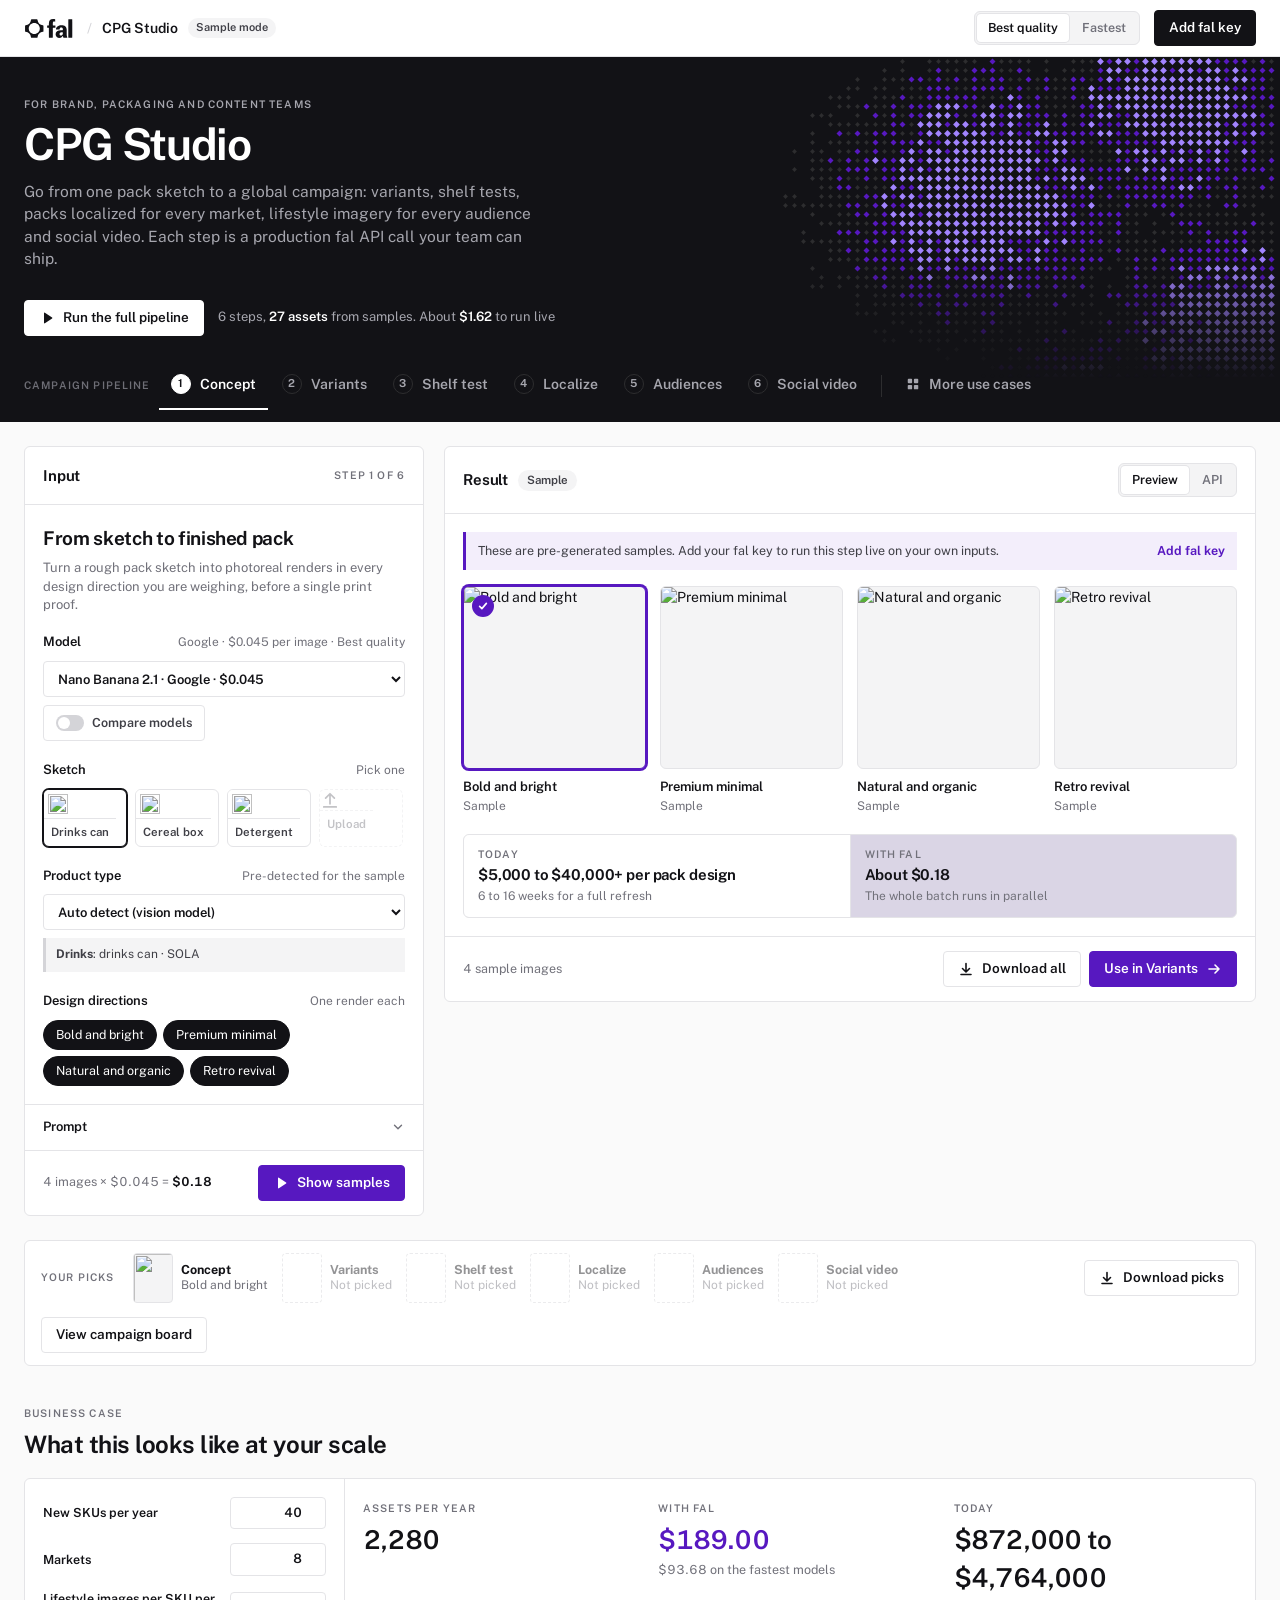
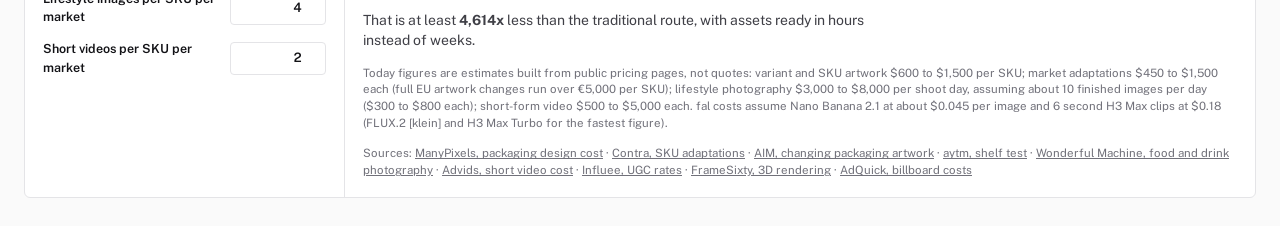
==== index.html @ f3aaf7d7 "Add fal CPG Studio (index.html, README, vercel.json)" ====
<!doctype html>
<html lang="en">
<head>
<meta charset="utf-8">
<meta name="viewport" content="width=device-width,initial-scale=1,viewport-fit=cover">
<meta name="description" content="fal CPG Studio: one pack sketch to a global campaign, running live on fal.">
<title>fal CPG Studio</title>
<link rel="preconnect" href="https://fonts.googleapis.com">
<link rel="preconnect" href="https://fonts.gstatic.com" crossorigin>
<link rel="stylesheet" href="https://fonts.googleapis.com/css2?family=Public+Sans:wght@400..750&display=swap">
<style>
/* Layout: fal product shell, same as Retail Studio. Sticky top bar, dark brand band with step tabs, then a playground-style Input panel and Result panel. Deliberately single light theme, matching fal's product UI. */
:root{
  --bg:#FAFAFA; --surface:#FFFFFF; --surface-2:#F4F4F5; --line:#E4E4E7; --line-2:#D4D4D8;
  --ink:#121216; --ink-2:#3F3F46; --muted:#71717A;
  --accent:#5718C0; --accent-hover:#681DE4; --accent-soft:rgba(87,24,192,.07); --accent-mid:rgba(87,24,192,.17);
  --accent-2:#115EF3; --accent-2-soft:rgba(17,94,243,.08);
  --ok:#0B7A2A; --ok-soft:rgba(12,219,64,.14); --warn:#8F5A00; --warn-soft:rgba(250,178,25,.2);
  --dark:#121216; --dark-2:#202022; --dark-line:#2D2D2F; --dark-muted:#A6A6AE;
  --font:'Public Sans', ui-sans-serif, system-ui, -apple-system, sans-serif;
  color-scheme:light;
}
*{box-sizing:border-box}
html,body{background:var(--bg)}
body{margin:0;color:var(--ink);font:14px/1.45 var(--font);-webkit-font-smoothing:antialiased;overflow-x:hidden}
button,input,select,textarea{font:inherit;color:inherit}
button{cursor:pointer}
:focus-visible{outline:2px solid var(--accent);outline-offset:2px}
.tnum{font-variant-numeric:tabular-nums}
.wrap{max-width:1280px;margin:0 auto;padding-inline:24px}
.eyebrow{font-size:10.5px;font-weight:600;letter-spacing:.11em;text-transform:uppercase;color:var(--muted)}
.ico{width:16px;height:16px;flex:none;display:block}

/* top bar */
.bar{background:var(--surface);border-bottom:1px solid var(--line);position:sticky;top:env(safe-area-inset-top,0px);z-index:20}
.bar .wrap{display:flex;align-items:center;gap:14px;min-height:56px;flex-wrap:wrap;padding-block:8px}
.logo{display:flex;align-items:center;color:var(--ink);text-decoration:none}
.logo svg{height:21px;width:auto;display:block}
.crumb{display:flex;align-items:center;gap:10px;font-weight:600;font-size:14px;min-width:0}
.crumb .sl{color:var(--line-2);font-weight:400}
.tag{font-size:11px;font-weight:600;border-radius:100px;padding:2px 8px;background:var(--surface-2);color:var(--ink-2)}
.tag.live{background:var(--ok-soft);color:var(--ok)}
.spacer{flex:1}
.seg{display:inline-flex;background:var(--surface-2);border:1px solid var(--line);border-radius:6px;padding:2px;gap:2px;flex-wrap:wrap}
.seg button{border:0;background:none;border-radius:4px;padding:5px 11px;font-size:12.5px;font-weight:600;color:var(--muted)}
.seg button[aria-pressed="true"]{background:var(--surface);color:var(--ink);box-shadow:0 0 0 1px var(--line)}
.seg button:disabled{opacity:.42;cursor:not-allowed}
.spend{font-size:12.5px;color:var(--muted)}
.spend b{color:var(--ink);font-weight:650}
.btn{height:36px;padding:0 14px;border-radius:4px;border:1px solid var(--line);background:var(--surface);font-weight:600;font-size:13.5px;display:inline-flex;align-items:center;justify-content:center;gap:8px;white-space:nowrap;color:var(--ink);text-decoration:none}
.btn:hover{background:var(--surface-2)}
.btn.dark{background:var(--dark);border-color:var(--dark);color:#fff}
.btn.dark:hover{background:var(--dark-2)}
.btn.primary{background:var(--accent);border-color:var(--accent);color:#fff}
.btn.primary:hover{background:var(--accent-hover)}
.btn.ghost{border-color:transparent;background:none;color:var(--ink-2)}
.btn.ghost:hover{background:var(--surface-2)}
.btn.sm{height:30px;padding:0 10px;font-size:12.5px}
.btn[disabled]{opacity:.42;cursor:not-allowed}
.dot{width:7px;height:7px;border-radius:50%;background:#0CDB40;flex:none}

/* brand band */
.band{background:var(--dark);color:#fff;position:relative;overflow:hidden}
.band canvas{position:absolute;top:0;right:0;width:58%;height:100%;pointer-events:none;-webkit-mask-image:linear-gradient(to bottom,#000 55%,transparent 88%);mask-image:linear-gradient(to bottom,#000 55%,transparent 88%)}
.band .wrap{position:relative;padding-top:40px}
.band .eyebrow{color:var(--dark-muted)}
.band h1{font-size:44px;line-height:1.04;font-weight:650;letter-spacing:-.03em;margin:10px 0 12px;text-wrap:balance}
.band p.lede{color:var(--dark-muted);max-width:58ch;margin:0 0 30px;font-size:15.5px}
.tabs{display:flex;gap:2px;overflow-x:auto;scrollbar-width:none;margin-inline:-6px;align-items:center}
.tabs::-webkit-scrollbar{display:none}
.tab{background:none;border:0;border-bottom:2px solid transparent;color:var(--dark-muted);padding:12px 12px 14px;font-weight:600;font-size:14px;display:flex;gap:9px;align-items:center;white-space:nowrap}
.tab:hover{color:#fff}
.tab .n{width:20px;height:20px;border-radius:50%;border:1px solid var(--dark-line);display:grid;place-items:center;font-size:11px;font-weight:650}
.tab[aria-current="step"]{color:#fff;border-bottom-color:#fff}
.tab[aria-current="step"] .n{background:#fff;color:var(--dark);border-color:#fff}
.tab.done .n{background:var(--accent);border-color:var(--accent);color:#fff}
.tab .n.grid4{border:0;width:auto;height:auto}
.tabsep{width:1px;height:22px;background:var(--dark-line);margin:0 10px;flex:none}
.tabgrp{font-size:10.5px;font-weight:600;letter-spacing:.11em;text-transform:uppercase;color:#6E6E76;padding:0 6px;white-space:nowrap}
.subtabs{display:flex;gap:6px;overflow-x:auto;scrollbar-width:none;padding:0 0 14px;margin-top:-2px}
.subtabs::-webkit-scrollbar{display:none}
.subtab{height:30px;padding:0 12px;border-radius:100px;border:1px solid var(--dark-line);background:none;color:var(--dark-muted);font-size:12.5px;font-weight:600;white-space:nowrap;display:inline-flex;align-items:center;gap:7px}
.subtab:hover{color:#fff;border-color:#4A4A50}
.subtab[aria-current="page"]{background:#fff;border-color:#fff;color:var(--dark)}

/* workspace */
.work{display:grid;grid-template-columns:400px minmax(0,1fr);gap:20px;align-items:start;padding-block:24px}
.panel{background:var(--surface);border:1px solid var(--line);border-radius:6px;display:flex;flex-direction:column;min-width:0}
.phead{padding:16px 18px;border-bottom:1px solid var(--line);display:flex;align-items:center;justify-content:space-between;gap:12px;min-height:58px}
.phead h2{font-size:15px;font-weight:650;letter-spacing:-.01em;margin:0;display:flex;align-items:center;gap:10px}
.intro{padding:16px 18px 0}
.intro h3{font-size:19px;font-weight:650;letter-spacing:-.018em;margin:4px 0 6px;text-wrap:balance}
.intro p{margin:0;color:var(--muted);font-size:13px;max-width:52ch}
.intro .chain{display:inline-flex;align-items:center;gap:6px;margin-top:10px;font-size:11.5px;font-weight:600;color:var(--accent);background:var(--accent-soft);border-radius:100px;padding:3px 9px}
.fields{padding:18px;display:flex;flex-direction:column;gap:20px}
.flabel{font-size:13px;font-weight:600;margin-bottom:9px;display:flex;justify-content:space-between;align-items:baseline;gap:8px}
.flabel span{font-weight:400;color:var(--muted);font-size:12px}
.fnote{font-size:12px;color:var(--ink-2);background:var(--surface-2);border-left:3px solid var(--line-2);padding:8px 10px;margin:0}
.tiles{display:flex;flex-wrap:wrap;gap:8px}
.tile{width:84px;padding:0;border:1px solid var(--line);border-radius:6px;background:var(--surface);overflow:hidden;text-align:left;display:flex;flex-direction:column}
.tile:hover{border-color:var(--line-2)}
.tile .ti{display:block;aspect-ratio:3/4;background:var(--surface-2);overflow:hidden}
.tile.sq .ti{aspect-ratio:1/1;background:#fff}
.tile img{width:100%;height:100%;object-fit:cover;display:block}
.tile.sq img{object-fit:contain;padding:4px}
.tile .tl{display:block;font-size:11.5px;font-weight:600;padding:5px 7px;color:var(--ink-2);border-top:1px solid var(--line);white-space:nowrap;overflow:hidden;text-overflow:ellipsis}
.tile[aria-pressed="true"]{border-color:var(--ink);box-shadow:0 0 0 1px var(--ink)}
.tile.add{border-style:dashed;background:none}
.tile.add .ti{display:grid;place-items:center;background:none;color:var(--muted)}
.tile.add .tl{border-top-style:dashed;color:var(--muted)}
.chips{display:flex;flex-wrap:wrap;gap:6px}
.chip{min-height:30px;padding:4px 12px;border:1px solid var(--line);border-radius:100px;background:var(--surface);font-size:12.5px;display:inline-flex;align-items:center;gap:7px;color:var(--ink-2);text-align:left}
.chip:hover{border-color:var(--line-2)}
.chip .sw{width:14px;height:14px;border-radius:50%;box-shadow:inset 0 0 0 1px rgba(0,0,0,.14);flex:none}
.chip small{color:var(--muted);font-size:11.5px}
.chip[aria-pressed="true"]{background:var(--ink);border-color:var(--ink);color:#fff}
.chip[aria-pressed="true"] small{color:var(--dark-muted)}
.txt,.addrow input{border:1px solid var(--line);border-radius:4px;background:var(--surface);padding:8px 10px;font-size:13px;width:100%;min-width:0}
.addrow{display:flex;gap:6px;margin-top:10px}
.adv{border-top:1px solid var(--line)}
.adv summary{list-style:none;padding:13px 18px;font-size:13px;font-weight:600;display:flex;justify-content:space-between;align-items:center;cursor:pointer}
.adv summary::-webkit-details-marker{display:none}
.adv summary .chev{transition:transform .15s;color:var(--muted)}
.adv[open] summary .chev{transform:rotate(180deg)}
.adv .inner{padding:0 18px 18px;display:flex;flex-direction:column;gap:14px}
.ctl{display:flex;flex-direction:column;gap:6px}
.ctl label{font-size:12px;font-weight:600;color:var(--ink-2)}
.ctl select,.ctl textarea,.modal input{border:1px solid var(--line);border-radius:4px;background:var(--surface);padding:8px 10px;font-size:13px;width:100%}
.ctl textarea{min-height:120px;resize:vertical;line-height:1.5}
.ctl .hint{font-size:11.5px;color:var(--muted)}
.mrow{display:flex;gap:8px;align-items:stretch;flex-wrap:wrap}
.mrow select{flex:1 1 220px;min-width:0;height:36px;border:1px solid var(--line);border-radius:4px;background:var(--surface);padding:0 10px;font-size:13px;font-weight:600;color:var(--ink)}
.mrow select:disabled{color:var(--muted);background:var(--surface-2)}
.cmpbtn{height:36px;padding:0 12px;border:1px solid var(--line);border-radius:4px;background:var(--surface);font-size:12.5px;font-weight:600;color:var(--ink-2);display:inline-flex;align-items:center;gap:8px;white-space:nowrap}
.cmpbtn i{width:28px;height:16px;border-radius:100px;background:var(--line-2);position:relative;transition:background .15s;flex:0 0 auto}
.cmpbtn i::after{content:"";position:absolute;top:2px;left:2px;width:12px;height:12px;border-radius:50%;background:#fff;transition:transform .15s}
.cmpbtn[aria-pressed="true"]{border-color:var(--accent);color:var(--accent)}
.cmpbtn[aria-pressed="true"] i{background:var(--accent)}
.cmpbtn[aria-pressed="true"] i::after{transform:translateX(12px)}
.cmpbtn:disabled{opacity:.45;cursor:not-allowed}
@media (prefers-reduced-motion:reduce){.cmpbtn i,.cmpbtn i::after{transition:none}}
.pfoot{padding:14px 18px;border-top:1px solid var(--line);display:flex;align-items:center;justify-content:space-between;gap:12px;flex-wrap:wrap}
.est{font-size:12.5px;color:var(--muted)}
.est b{color:var(--ink);font-weight:650}

/* result */
.badge{font-size:11.5px;font-weight:600;border-radius:100px;padding:2px 9px;background:var(--surface-2);color:var(--ink-2)}
.badge.run{background:var(--accent-2-soft);color:var(--accent-2)}
.badge.ok{background:var(--ok-soft);color:var(--ok)}
.badge.err{background:var(--warn-soft);color:var(--warn)}
.rbody{padding:18px;min-height:420px}
.note{font-size:12.5px;color:var(--ink-2);background:var(--accent-soft);border-left:3px solid var(--accent);padding:10px 12px;margin:0 0 16px;display:flex;justify-content:space-between;gap:12px;align-items:center;flex-wrap:wrap}
.note button{border:0;background:none;color:var(--accent);font-weight:650;font-size:12.5px;padding:0}
.grid{display:grid;grid-template-columns:repeat(auto-fill,minmax(150px,1fr));gap:14px;align-items:end}
.grid.wide{grid-template-columns:repeat(auto-fill,minmax(220px,1fr))}
.card{position:relative;border-radius:6px;min-width:0}
.card[data-act="pick"]{cursor:pointer}
.card .im{aspect-ratio:var(--ar,3/4);border-radius:6px;overflow:hidden;background:var(--surface-2);border:1px solid var(--line);position:relative;max-width:100%}
.card .im img{width:100%;height:100%;object-fit:cover;display:block}
.card .im model-viewer{width:100%;height:100%;display:block;background:#fff;--poster-color:#fff}
.card.on .im{border-color:var(--accent);box-shadow:0 0 0 2px var(--accent)}
.card .ck{position:absolute;top:8px;left:8px;width:22px;height:22px;border-radius:50%;background:var(--accent);color:#fff;display:none;place-items:center;z-index:2}
.card.on .ck{display:grid}
.card .dlb{position:absolute;top:8px;right:8px;width:30px;height:30px;border-radius:4px;background:rgba(255,255,255,.94);border:1px solid var(--line);display:grid;place-items:center;opacity:0;transition:opacity .15s;color:var(--ink);z-index:2}
.card:hover .dlb,.card:focus-within .dlb{opacity:1}
@media (hover:none){.card .dlb{opacity:1}}
.card .cn{font-size:13px;font-weight:600;margin-top:9px;white-space:nowrap;overflow:hidden;text-overflow:ellipsis}
.card .lab{font-size:12px;color:var(--muted);margin-top:1px;white-space:nowrap;overflow:hidden;text-overflow:ellipsis}
.card .cm{font-size:12px;color:var(--muted);display:flex;justify-content:space-between;gap:8px;margin-top:1px}
.card .cm b{color:var(--ink);font-weight:600}
.card .state{position:absolute;inset:0;display:grid;place-items:center;text-align:center;padding:14px;font-size:12px;color:var(--muted)}
.card .state b{display:block;color:var(--ink-2);font-size:12.5px;margin-bottom:2px}
.card.busy .im::after{content:"";position:absolute;inset:0;background:linear-gradient(100deg,transparent 30%,rgba(87,24,192,.08) 50%,transparent 70%);animation:sh 1.3s linear infinite}
@keyframes sh{from{transform:translateX(-100%)}to{transform:translateX(100%)}}
.card.fail .im{background:var(--warn-soft);border-color:transparent}
.card.fail .state{color:var(--warn)}
.card .vtag{position:absolute;bottom:8px;left:8px;font-size:10.5px;font-weight:650;letter-spacing:.06em;text-transform:uppercase;background:rgba(18,18,22,.72);color:#fff;border-radius:100px;padding:3px 8px;pointer-events:none}
.card video{width:100%;height:100%;object-fit:cover;display:block;background:#000}
.card .snd{position:absolute;bottom:8px;right:8px;height:26px;padding:0 9px;border-radius:100px;border:0;background:rgba(18,18,22,.72);color:#fff;font-size:11px;font-weight:650;z-index:2}
.empty{border:1px dashed var(--line-2);border-radius:6px;min-height:380px;display:grid;place-items:center;text-align:center;padding:24px;color:var(--muted)}
.empty b{display:block;color:var(--ink);font-size:15px;margin-bottom:4px}
.code{font-family:var(--font);font-size:12.5px;line-height:1.6;background:var(--surface-2);border:1px solid var(--line);border-radius:6px;padding:16px;white-space:pre-wrap;word-break:break-word;margin:0;color:var(--ink-2);font-variant-numeric:tabular-nums;max-height:560px;overflow:auto}
.codebar{display:flex;justify-content:space-between;align-items:center;margin-bottom:10px;gap:10px;flex-wrap:wrap}
.rfoot{padding:14px 18px;border-top:1px solid var(--line);display:flex;align-items:center;justify-content:space-between;gap:12px;flex-wrap:wrap}
.rfoot .acts{display:flex;gap:8px;flex-wrap:wrap}

/* gallery of other use cases */
.gal{padding-block:24px}
.galhead{display:flex;justify-content:space-between;align-items:flex-end;gap:16px;flex-wrap:wrap;margin-bottom:16px}
.galhead h2{font-size:24px;font-weight:650;letter-spacing:-.02em;margin:6px 0 4px}
.galhead p{margin:0;color:var(--muted);max-width:66ch}
.ggrid{display:grid;grid-template-columns:repeat(3,minmax(0,1fr));gap:16px}
.gcard{background:var(--surface);border:1px solid var(--line);border-radius:6px;overflow:hidden;display:flex;flex-direction:column;text-align:left;padding:0;color:inherit}
.gcard:hover{border-color:var(--line-2)}
.gcard .gi{aspect-ratio:16/10;background:var(--surface-2);overflow:hidden;position:relative;border-bottom:1px solid var(--line)}
.gcard .gi img,.gcard .gi video{width:100%;height:100%;object-fit:cover;display:block}
.gcard .gb{padding:14px 16px 16px;display:flex;flex-direction:column;gap:6px;flex:1}
.gcard h3{margin:0;font-size:15.5px;font-weight:650;letter-spacing:-.01em}
.gcard p{margin:0;color:var(--muted);font-size:13px}
.gcard .gm{display:flex;justify-content:space-between;align-items:center;gap:10px;margin-top:auto;padding-top:8px;font-size:12px;color:var(--muted)}
.gcard .gm b{color:var(--accent);font-weight:650;display:inline-flex;align-items:center;gap:6px}

/* picks */
.picks{padding-bottom:40px}
.pickrow{background:var(--surface);border:1px solid var(--line);border-radius:6px;padding:12px 16px;display:flex;align-items:center;gap:14px;flex-wrap:wrap}
.pk{display:flex;align-items:center;gap:8px;min-width:0}
.pk img{width:40px;height:50px;object-fit:cover;border-radius:4px;border:1px solid var(--line);background:var(--surface-2)}
.pk span{font-size:12px;color:var(--muted);line-height:1.25}
.pk span b{display:block;color:var(--ink);font-size:12.5px}
.pk.slot{opacity:.45}
.pk.slot i{width:40px;height:50px;border-radius:4px;border:1px dashed var(--line-2);display:block}

/* modal + toast */
.scrim{position:fixed;inset:0;background:rgba(18,18,22,.5);display:grid;place-items:center;padding:16px;z-index:50}
.modal{background:var(--surface);border-radius:6px;width:min(460px,100%);padding:24px;display:flex;flex-direction:column;gap:14px;border:1px solid var(--line)}
.modal h2{margin:0;font-size:19px;font-weight:650;letter-spacing:-.015em}
.modal p{margin:0;color:var(--ink-2);font-size:13.5px}
.modal a{color:var(--accent);font-weight:600}
.modal .fine{font-size:12px;color:var(--muted);border-left:3px solid var(--line-2);padding-left:10px}
.modal .row{display:flex;gap:8px;justify-content:flex-end;flex-wrap:wrap}
.modal .err{color:var(--warn);font-size:12px;min-height:16px}
.toast{position:fixed;left:50%;bottom:24px;transform:translateX(-50%);background:var(--ink);color:#fff;padding:9px 14px;border-radius:4px;font-size:13px;z-index:60;max-width:calc(100% - 32px)}

/* pipeline row in band */
.piperow{display:flex;align-items:center;gap:14px;flex-wrap:wrap;margin:0 0 26px}
.btn.light{background:#fff;border-color:#fff;color:var(--ink)}
.btn.light:hover{background:#ECECEF}
.btn.light[disabled]{opacity:.85}
.btn.outl{background:none;border-color:#4A4A50;color:#fff}
.btn.outl:hover{background:var(--dark-2)}
.pipemeta{color:var(--dark-muted);font-size:13px}
.pipemeta b{color:#fff;font-weight:600}
.spin{width:14px;height:14px;border-radius:50%;border:2px solid currentColor;border-right-color:transparent;animation:rot .8s linear infinite;display:inline-block}
@keyframes rot{to{transform:rotate(360deg)}}
.chip:disabled,.tile:disabled{opacity:.42;cursor:not-allowed}
.chip .lv,.tile .lv{font-size:10px;font-weight:650;letter-spacing:.06em;text-transform:uppercase;color:var(--accent);margin-left:2px}
.addrow input:disabled,.txt:disabled{background:var(--surface-2);cursor:not-allowed}
/* today vs fal strip */
.cmp{display:grid;grid-template-columns:1fr 1fr;gap:1px;background:var(--line);border:1px solid var(--line);border-radius:6px;overflow:hidden;margin-top:18px}
.cmp>div{background:var(--surface);padding:12px 14px;display:flex;flex-direction:column;gap:2px;min-width:0}
.cmp>div.fal{background:var(--accent-soft)}
.cmp b{font-size:15px;font-weight:650;letter-spacing:-.01em}
.cmp small{font-size:12px;color:var(--muted)}
/* board + roi */
.sec{padding-bottom:28px}
.sechead{display:flex;justify-content:space-between;align-items:flex-end;gap:16px;flex-wrap:wrap;margin-bottom:16px}
.sechead h2{font-size:24px;font-weight:650;letter-spacing:-.02em;margin:6px 0 0}
.stats{display:grid;grid-template-columns:repeat(4,minmax(0,1fr));gap:1px;background:var(--line);border:1px solid var(--line);border-radius:6px;overflow:hidden;margin-bottom:18px}
.stats>div{background:var(--surface);padding:14px 16px;min-width:0}
.stats>div.hl{background:var(--dark);color:#fff}
.stats>div.hl .eyebrow{color:var(--dark-muted)}
.stats b{display:block;font-size:24px;font-weight:600;letter-spacing:-.03em;font-variant-numeric:tabular-nums;margin-top:4px}
.stats small{font-size:12px;color:var(--muted)}
.stats>div.hl small{color:var(--dark-muted)}
.boardrow{background:var(--surface);border:1px solid var(--line);border-radius:6px;padding:14px 16px;margin-bottom:10px}
.boardrow h3{font-size:13px;font-weight:650;margin:0 0 10px;display:flex;gap:8px;align-items:baseline}
.boardrow h3 span{font-weight:400;color:var(--muted);font-size:12px}
.bgrid{display:flex;gap:10px;overflow-x:auto;padding-bottom:2px}
.bgrid .bthumb{flex:0 0 auto;border:1px solid var(--line);border-radius:4px;background:var(--surface-2);overflow:hidden;position:relative}
.bgrid .bthumb.on{border-color:var(--accent);box-shadow:0 0 0 2px var(--accent)}
.bgrid img,.bgrid video{height:150px;width:auto;display:block}
.roi{background:var(--surface);border:1px solid var(--line);border-radius:6px;display:grid;grid-template-columns:320px minmax(0,1fr);overflow:hidden}
.roi .in{padding:18px;border-right:1px solid var(--line);display:flex;flex-direction:column;gap:14px}
.roi label{font-size:12.5px;font-weight:600;display:flex;justify-content:space-between;gap:10px;align-items:center}
.roi input{width:96px;border:1px solid var(--line);border-radius:4px;padding:6px 8px;font-size:13px;text-align:right;font-variant-numeric:tabular-nums}
.roi .out{padding:18px;display:flex;flex-direction:column;gap:14px;min-width:0}
.roi .big{display:grid;grid-template-columns:repeat(3,minmax(0,1fr));gap:12px}
.roi .big div{min-width:0}
.roi .big b{display:block;font-size:26px;font-weight:600;letter-spacing:-.03em;font-variant-numeric:tabular-nums;margin-top:4px}
.roi .big .fal b{color:var(--accent)}
.roi .fine{font-size:11.5px;color:var(--muted);margin:0}
.roi .fine a{color:var(--muted)}
@media (max-width:1000px){.roi{grid-template-columns:1fr}.roi .in{border-right:0;border-bottom:1px solid var(--line)}.stats{grid-template-columns:repeat(2,minmax(0,1fr))}.ggrid{grid-template-columns:repeat(2,minmax(0,1fr))}}
@media (max-width:640px){.roi .big{grid-template-columns:1fr}.cmp{grid-template-columns:1fr}.ggrid{grid-template-columns:1fr}}
@media (prefers-reduced-motion:reduce){.spin{animation:none}.card.busy .im::after{animation:none}.adv summary .chev{transition:none}}
@media (max-width:1000px){.work{grid-template-columns:1fr}.band canvas{width:80%;opacity:.55}}
@media (max-width:640px){
  .wrap{padding-inline:16px}
  .band .wrap{padding-top:28px}
  .band h1{font-size:32px}
  .band p.lede{font-size:14.5px;margin-bottom:20px}
  .spend{display:none}
  .grid,.grid.wide{grid-template-columns:repeat(2,minmax(0,1fr));gap:12px}
  .tile{width:76px}
}

</style>
</head>
<body>
<header class="bar">
  <div class="wrap">
    <a class="logo" href="https://fal.ai" aria-label="fal"><svg viewBox="0 0 2105 896" fill="none" xmlns="http://www.w3.org/2000/svg"><path d="M2060 153.532V744.596C2060 838.366 2058.95 842.58 2047.37 842.58H1904.23C1892.66 842.58 1890.55 838.366 1890.55 744.596V153.532C1890.55 59.7625 1892.66 55.5481 1904.23 55.5481H2047.37C2058.95 55.5481 2060 59.7625 2060 153.532Z" fill="currentColor"/><path d="M1658.67 499.101V476.975C1658.67 424.296 1634.47 403.224 1592.37 403.224C1551.32 403.224 1529.22 425.349 1522.9 464.332C1520.8 475.922 1521.85 485.404 1515.54 485.404H1373.45C1365.03 485.404 1365.03 483.297 1365.03 475.922C1365.03 420.081 1417.66 304.186 1600.79 304.186C1730.24 304.186 1822.86 355.812 1822.86 499.101V709.819C1822.86 758.284 1849.17 826.767 1849.17 836.25C1849.17 840.464 1846.02 842.571 1842.86 842.571H1684.99C1677.62 842.571 1676.57 838.357 1671.3 812.017L1667.09 791.999C1663.94 776.195 1661.83 770.927 1655.52 770.927C1647.1 770.927 1641.84 789.892 1618.68 812.017C1593.42 835.196 1562.9 851 1510.28 851C1425.02 851 1348.19 802.535 1348.19 697.176C1348.19 579.174 1439.76 528.601 1575.53 523.333C1646.05 520.172 1658.67 527.548 1658.67 499.101ZM1658.67 651.871V630.799C1658.67 609.728 1653.41 603.406 1635.52 604.46L1596.58 606.567C1547.11 609.728 1517.64 635.014 1517.64 682.425C1517.64 728.783 1542.9 751.962 1579.74 751.962C1620.79 751.962 1658.67 714.033 1658.67 651.871Z" fill="currentColor"/><path d="M1061.75 442.204C1061.75 422.186 1053.33 420.078 1014.39 420.078H995.445C988.078 420.078 987.025 414.81 987.025 371.613V364.238C987.025 321.041 988.078 316.826 995.445 316.826H1017.55C1056.49 316.826 1061.75 313.666 1061.75 294.701V229.378C1061.75 106.108 1123.85 45 1243.83 45C1291.19 45 1323.82 52.3751 1329.08 55.5359C1331.19 57.643 1331.19 60.8039 1331.19 99.7867V113.483C1331.19 153.52 1331.19 163.002 1328.03 163.002C1324.87 163.002 1310.14 153.52 1284.88 153.52C1251.2 153.52 1230.15 170.377 1230.15 229.378V294.701C1230.15 313.666 1237.52 316.826 1284.88 316.826H1332.24C1341.71 316.826 1341.71 321.041 1341.71 364.238V371.613C1341.71 414.81 1340.66 420.078 1333.29 420.078H1284.88C1237.52 420.078 1230.15 422.186 1230.15 442.204V744.584C1230.15 838.354 1226.99 842.568 1218.57 842.568H1072.28C1063.86 842.568 1061.75 838.354 1061.75 744.584V442.204Z" fill="currentColor"/><path fill-rule="evenodd" clip-rule="evenodd" d="M551.393 57.4319C564.998 57.4319 575.901 68.4935 577.202 82.0348C588.803 202.821 684.934 298.945 805.729 310.545C819.271 311.846 830.333 322.749 830.333 336.352V563.792C830.333 577.395 819.271 588.298 805.729 589.599C684.934 601.199 588.803 697.323 577.202 818.109C575.901 831.651 564.998 842.712 551.393 842.712H323.94C310.336 842.712 299.432 831.651 298.132 818.109C286.531 697.323 190.399 601.199 69.6046 589.599C56.0623 588.298 45 577.395 45 563.792V336.352C45 322.749 56.0624 311.846 69.6046 310.545C190.399 298.945 286.531 202.821 298.132 82.0348C299.432 68.4935 310.336 57.4319 323.94 57.4319H551.393ZM202.68 449.407C202.68 580.065 308.487 685.983 439.007 685.983C569.527 685.983 675.334 580.065 675.334 449.407C675.334 318.75 569.527 212.83 439.007 212.83C308.487 212.83 202.68 318.75 202.68 449.407Z" fill="currentColor"/></svg></a>
    <div class="crumb"><span class="sl">/</span><span>CPG Studio</span><span class="tag" id="modeTag">Sample mode</span></div>
    <span class="spacer"></span>
    <div class="seg" role="group" aria-label="Quality">
      <button data-act="track" data-v="premium" aria-pressed="true">Best quality</button>
      <button data-act="track" data-v="budget" aria-pressed="false">Fastest</button>
    </div>
    <span class="spend tnum" id="spend" hidden>Session <b>$0.00</b></span>
    <button class="btn dark" data-act="key" id="keyBtn">Add fal key</button>
  </div>
</header>

<section class="band" aria-label="CPG Studio">
  <canvas id="pix" aria-hidden="true"></canvas>
  <div class="wrap">
    <div class="eyebrow">For brand, packaging and content teams</div>
    <h1>CPG Studio</h1>
    <p class="lede">Go from one pack sketch to a global campaign: variants, shelf tests, packs localized for every market, lifestyle imagery for every audience and social video. Each step is a production fal API call your team can ship.</p>
    <div class="piperow" id="pipe"></div>
    <nav class="tabs" id="tabs" aria-label="Steps"></nav>
    <div class="subtabs" id="subtabs" hidden></div>
  </div>
</section>

<main class="wrap work" id="work">
  <section class="panel" id="inputPanel" aria-label="Input"></section>
  <section class="panel" id="resultPanel" aria-label="Result"></section>
</main>
<section class="wrap gal" id="gallery" aria-label="More use cases" hidden></section>

<section class="wrap picks" aria-label="Your picks"><div class="pickrow" id="picks"></div></section>
<section class="wrap sec" id="board" aria-label="Campaign board" hidden></section>
<section class="wrap sec" id="roi" aria-label="Business case"></section>

<script src="https://cdnjs.cloudflare.com/ajax/libs/jszip/3.10.1/jszip.min.js"></script>
<input type="file" id="fileIn" accept="image/png,image/jpeg,image/webp" hidden>
<div id="modalRoot"></div>

<script>
(function(){
/* ---------- sample media, all generated on fal ---------- */
const FB="https://v3b.fal.media/files/b/";
const U=p=>FB+p;
/* concept step: three sketches and a render per sketch per design direction */
const IMG={
 sk_can:U("0aad9648/McfQv2Lf9sSCTDvRph4xy_cOrwFhLs.jpg"),
 sk_box:U("0aad9648/uq8LLI27IN6zOfjLQiYRY_s3Xu3ekz.jpg"),
 sk_bottle:U("0aad9648/jymT7gUKJb9nNahELaAaL_iMvq2giY.jpg"),
 can_bold:U("0aad9650/AkOPwop5O_mYTUttAWbvH_QSEy10dy.jpg"),
 can_minimal:U("0aad964e/uO8S3Da8q8a4f_1e0VQW6_O0KqcfME.jpg"),
 can_natural:U("0aad964e/t-Q6eBhZCoP68mgNSrzME_A6e0i46Y.jpg"),
 can_retro:U("0aad964e/JBfgeANjZug31fizXBntU_QvImaa0L.jpg"),
 box_bold:U("0aad964e/pst5ZdIpQiyrkTnN1hUo7_gQfyRKde.jpg"),
 box_minimal:U("0aad964e/AISLVIJfVas35qIjIg9p3_3f3DtLSd.jpg"),
 box_natural:U("0aad964e/FI3QS_mdQwObWOgibksXb_IMPzQMuB.jpg"),
 box_retro:U("0aad964e/XSnp8SBBq2hp64PaNvd7l_IKKU7Vtj.jpg"),
 bottle_bold:U("0aad9650/sdsQLRtB68V2DSCNgT3h-_wRY4Nwj1.jpg"),
 bottle_minimal:U("0aad9650/eTKmlKWTi9DjOAOy6fYZo_RMNnQRWe.jpg"),
 bottle_natural:U("0aad9650/M6Ad3RlASAxWMIVJYszHI_1zcLoplp.jpg"),
 bottle_retro:U("0aad9650/1brhkUhYtor51AQch_saN_zVRmlMkh.jpg")
};
const M=o=>{const r={};for(const k in o)r[k]=U(o[k]);return r};
/* one sample chain per sketch: each step's samples were generated from the previous step's default pick */
const SAMP={
 can:{market:"Mexico",
  base:{variants:IMG.can_bold,shelf:U("0aad9657/0f5zOSt2xbOcL6XbrSfYF_ob1aWmVz.jpg"),localize:U("0aad9657/0f5zOSt2xbOcL6XbrSfYF_ob1aWmVz.jpg"),personal:U("0aad9657/0f5zOSt2xbOcL6XbrSfYF_ob1aWmVz.jpg"),usage:U("0aad9657/0f5zOSt2xbOcL6XbrSfYF_ob1aWmVz.jpg"),m3d:U("0aad9657/0f5zOSt2xbOcL6XbrSfYF_ob1aWmVz.jpg"),audiences:U("0aad9668/Nr3ARPOwZ-9jCmP9nRr3B_oAVPvcOj.jpg"),video:U("0aad968b/Thzfao6E4XHQwayHgokcZ_ZlXrXOET.jpg"),ooh:U("0aad968b/Thzfao6E4XHQwayHgokcZ_ZlXrXOET.jpg"),ab:U("0aad968b/Thzfao6E4XHQwayHgokcZ_ZlXrXOET.jpg")},
  pref:{concept:"bold",variants:"grapefruit",shelf:"shelf",localize:"mx",audiences:"festive",video:"push"},
  steps:{
   variants:M({lime:"0aad9657/WM23j4s9UsO68vyefEsAH_htFlQFPc.jpg",grapefruit:"0aad9657/0f5zOSt2xbOcL6XbrSfYF_ob1aWmVz.jpg",blackberry:"0aad9657/YETVAMwy5huy0fnm7xQeC_x1bGQkCH.jpg",mango:"0aad9657/dByuZMInvZlTc6vvar3sY_5oWZLCp2.jpg",cucumber:"0aad9657/ElunJE3X-DoXo2KJ_CSjh_7gjiQl7z.jpg"}),
   shelf:M({shelf:"0aad9665/wpULmN6jfbO1rdkdZ7WxM_x8Wa2mpq.jpg",cooler:"0aad968b/y26EiqExN35T0GDz0LC9Y_QxShNz9T.jpg",endcap:"0aad968b/Gx_dOuH-tc0YDVwHpmBzg_LPeNfKFi.jpg",ecom:"0aad9665/kbli8M0L98pVMPh4umIvc_JDNUcF5J.jpg",hand:"0aad9665/hNiMdFScw4XPap918RnlN_oRo6gsBb.jpg"}),
   localize:M({jp:"0aad9667/DJRYMS7Y10_eTHttUbTbF_L96vLV6A.jpg",mx:"0aad9668/Nr3ARPOwZ-9jCmP9nRr3B_oAVPvcOj.jpg",br:"0aad9668/ehDdulcJNXc5fdlaPcAbI_dgTYODn6.jpg",fr:"0aad9668/V6h_4DZpaX1KHuqP_fqCA_abE4KSaA.jpg",kr:"0aad98f9/R1w09UMD-5BbV8QUiB5_7_Ng6BS7uI.jpg",sa:"0aad9667/5zQF7cOGjCVJUhQMGGe8n_bIP3w3UJ.jpg"}),
   audiences:M({genz:"0aad96a2/YjhncGVMvWXkaeQOIza9A_HsfUfZpG.jpg",family:"0aad968b/wRj8w2M8c-ERLcJvUikeF_Tl3m59Xe.jpg",fitness:"0aad968b/TX7frxW2LpyF8nDJKFh4G_njMdsPpa.jpg",festive:"0aad968b/Thzfao6E4XHQwayHgokcZ_ZlXrXOET.jpg"}),
   video:M({push:"0aad96a1/uq45x6GNpzLhtRNetANNI_minimax-h3.mp4",pickup:"0aad96a1/wnr9vKn-m7A92wFQkIzos_minimax-h3.mp4",orbit:"0aad96a1/CulmSuTn_5paq-yB4QL2J_minimax-h3.mp4"}),
   personal:M({maya:"0aad9666/bx4fcWhUTjT3sSiRQbaQ6_oT3E6yOF.jpg",kenji:"0aad9666/S54KZbmjCdKCtPQ_YlLWn_5OdLXY7v.jpg",sofia:"0aad9666/jAP7ieh9OctzILNhcza2d_S3FZEuoy.jpg",aarav:"0aad9668/IW5pDYeent4XFgClMfN7x_24BrJ2CZ.jpg"}),
   usage:M({mocktail:"0aad9666/6L5e0oP6mu8AsP3Xw1XA4_0GCkHJFz.jpg",brunch:"0aad9666/_eRsDq2GymvESJxaq4VlX_DV6uAo1T.jpg",flatlay:"0aad9666/NLpV-3sv8oWE5wBUbN38k_55c3FVqu.jpg",picnic:"0aad9666/FXNYUKcFh1EGzY-oAJequ_mt29pf2r.jpg"}),
   ooh:M({billboard:"0aad96a3/NXbFNn0juUz9kdTnP_F-K_wjhhwwrH.jpg",shelter:"0aad96a2/u5r-r5oEMZHqwzScZPADO_8seETX7z.jpg",subway:"0aad96a3/KbU4zCr_8kT-JDNGY8zs7_IFosTPoi.jpg"}),
   ab:M({h1:"0aad96a2/iSU-2WuzOGx9H7sxZtKmj_smlHVUOq.jpg",h2:"0aad96a2/lDhkGWqv3sHhjBg8jrfHd_5eLPnqfp.jpg",h3:"0aad96a3/_gz3hftqD4luVshkYG73f_f6IhBHfs.jpg",h4:"0aad96a3/dohbUw-fMHQDFq54EhIWb_RaZ8r1vn.jpg"})
  },
  glb:{hun:{url:U("0aad9678/p9HPUaFU7MWN9DNINXHms_model.glb"),poster:U("0aad9679/j0w3z5u2lpDrdY6pDiwFo_preview.png"),secs:162},
   trellis:{url:U("0aad9682/Od3SP_oXafapZG7r-ZfZy_trellis2_1fca035cc38749dcb0dc8c32eef1bb18.glb"),poster:null,secs:253},
   tripo:{url:U("0aad967c/zS_GlyNhAcOcU2SQI8D05_model.glb"),poster:U("0aad967d/PfAgcwMcl0ap0e4-1hzdA_preview.png"),secs:207}},
  creators:[{id:"kitchen",name:"Kitchen creator",img:U("0aad9668/JbH-2mHNwqpj5H96mQyHY_p6Q62ixM.jpg")},{id:"gym",name:"Gym creator",img:U("0aad9668/luCp9fPDqmH25H7M3lvs1_lW9aGt0D.jpg")}],
  ugc:M({kitchen_taste:"0aad96a6/k2j-c_ILyYE_vjWyEzfHB_c00951b239fc4d2bb2fdcc300f7bfa61.mp4",gym_gym:"0aad96a7/y3MTUjTtQuac2E3-YqejX_6c1db6164a6b4835a09bdeeaa99b335b.mp4"})
 },
 box:{market:"Japan",
  base:{variants:IMG.box_bold,shelf:U("0aad98f8/T9G7miXjqeuiS-L4s47YK_65fNl429.jpg"),localize:U("0aad98f8/T9G7miXjqeuiS-L4s47YK_65fNl429.jpg"),personal:U("0aad98f8/T9G7miXjqeuiS-L4s47YK_65fNl429.jpg"),usage:U("0aad98f8/T9G7miXjqeuiS-L4s47YK_65fNl429.jpg"),m3d:U("0aad98f8/T9G7miXjqeuiS-L4s47YK_65fNl429.jpg"),audiences:U("0aad9902/3XXBE32DzoQ9HF8ezdW9w_AKg6VIQx.jpg"),video:U("0aad9922/ZXstdfEXWjkFHZQtGJdid_yjTbgDb9.jpg"),ooh:U("0aad9922/ZXstdfEXWjkFHZQtGJdid_yjTbgDb9.jpg"),ab:U("0aad9922/ZXstdfEXWjkFHZQtGJdid_yjTbgDb9.jpg")},
  pref:{concept:"bold",variants:"strawberry",shelf:"shelf",localize:"jp",audiences:"family",video:"pour"},
  steps:{
   variants:M({strawberry:"0aad98f8/T9G7miXjqeuiS-L4s47YK_65fNl429.jpg",cocoa:"0aad98f8/7nlAXsRuBwDZBFSNCwU9B_3BA1JsQP.jpg",blueberry:"0aad98f8/OzASVijOaT_rQ2lWl2jeX_hu853ZVx.jpg",maple:"0aad98f8/qdlBLLHvS1jiMnsIufZYk_MXk6LtAZ.jpg"}),
   shelf:M({shelf:"0aad9902/NDOLxF3YXOYAvYzrYiTKo_soSZZCHX.jpg",endcap:"0aad9902/ievux9Yq_I9X9khTTE-p4_oZtWdFP8.jpg",club:"0aad9902/qmTHe-3TZFIr8EQtSbAon_zQ72u05T.jpg",ecom:"0aad9902/a8oA0Ol7RsRaXsXo8tzho_6CekslJf.jpg",hand:"0aad9902/8iYvBDOmrP6Rzx2Ok5A2__xb8w7Apz.jpg"}),
   localize:M({jp:"0aad9902/3XXBE32DzoQ9HF8ezdW9w_AKg6VIQx.jpg",mx:"0aad9905/oCuCk7fPGi_vCjHFlqGm1_pfGygg6i.jpg",br:"0aad9905/_kWr3o2yVI9TcKPgHYB-z_Q10O7XnY.jpg",fr:"0aad9905/F2h7eViQXtm1HFK2JHaqD_SmqW8kZh.jpg",kr:"0aad9905/bfrDS89ucPs1qi9yRw0c6_iPDpNMAV.jpg",sa:"0aad9905/yNH37Se574jxoSK6oA4Ml_JmyfkVsI.jpg"}),
   audiences:M({family:"0aad9922/ZXstdfEXWjkFHZQtGJdid_yjTbgDb9.jpg",dorm:"0aad9922/5WkJwEZvVb0mDYavxXwzn_HHtm1V8w.jpg",fitness:"0aad9922/uVY_udHDw6IFIahEO_IwL_3nlazykq.jpg",brunch:"0aad9922/TYgh7vRwmxRgpDvl9vD1k_lN1DIy86.jpg"}),
   video:M({push:"0aad9927/qyQTk_25rurMtbovf6Kof_minimax-h3.mp4",pour:"0aad9927/EggiKnf6TckAKDKhEcUnT_minimax-h3.mp4",orbit:"0aad9927/SjqcXmVJX-q1E6WyhEEFs_minimax-h3.mp4"}),
   personal:M({maya:"0aad9905/CYguKyTjRWA5cCrb8MDU4_9Sc3eg5d.jpg",kenji:"0aad9905/ZpN4td7oVfpBF8Yfc7A0i_gxIZwNio.jpg",sofia:"0aad9905/k6E3_0d1-aGo0oE8YQEwW_OV6YQVoU.jpg",aarav:"0aad9905/4wEwYblckpqfeVck9dlUC_CdLer6U4.jpg"}),
   usage:M({bowl:"0aad9906/cneZ_UGLwGOJ4ICfHNAYK_UuQ8SSDT.jpg",bars:"0aad9906/ryaUnxEhtDJGlFHMNP2s4_i7PorIOV.jpg",flatlay:"0aad9906/jWqTje1IYltJ00yfAPS-D_iasuKq1i.jpg",lunch:"0aad9906/G_8zDjUEumSAQgRDOaoi3_0sv4OCRt.jpg"}),
   ooh:M({billboard:"0aad9927/8j49nz2ksBVzcaYzAEypy_Rwcw2BhY.png",shelter:"0aad9927/Qi4D3V7RYDt0DB4fe-G-A_LJya03qj.png",subway:"0aad9927/0MtlAQVcpZY4YdD8lWYRu_hVikpzqO.png"}),
   ab:M({h1:"0aad9927/s1Ie2WF6XMCNihb2NdpkX_h1CbVxCQ.png",h2:"0aad9927/ht41dOc6Aa6IJL2uWcr8O_AauQZKQ9.png",h3:"0aad9928/nqHSMcUDjoKAF2gokxUny_gq7M6WsN.png",h4:"0aad9929/QRh8ZTXcmF9Ef_38wUaYW_djIuAhIz.png"})
  },
  glb:{hun:{url:U("0aad9910/lkhO7G6peIfHD3uPKZV8Q_model.glb"),poster:U("0aad9911/NoRMbnP9HBgZByw6hxFz1_preview.png"),secs:148}},
  creators:[{id:"breakfast",name:"Kitchen creator",img:U("0aad9902/J17awT62V5cyh1ccNNzHL_94Uw00OT.jpg")}],
  ugc:M({breakfast_routine:"0aad9928/REkWvsT9HP0NP7SEsQ9DK_eb51d0dfae4342089ad87e006a56fa1c.mp4"})
 },
 bottle:{market:"Brazil",
  base:{variants:IMG.bottle_bold,shelf:U("0aad98f8/Ay6II1CzVwM-OLA4qaORf_I8vCCfGa.jpg"),localize:U("0aad98f8/Ay6II1CzVwM-OLA4qaORf_I8vCCfGa.jpg"),personal:U("0aad98f8/Ay6II1CzVwM-OLA4qaORf_I8vCCfGa.jpg"),usage:U("0aad98f8/Ay6II1CzVwM-OLA4qaORf_I8vCCfGa.jpg"),m3d:U("0aad98f8/Ay6II1CzVwM-OLA4qaORf_I8vCCfGa.jpg"),audiences:U("0aad9904/wwS2hhQUH-__rmfEXhUtq_Ip8QNLfZ.jpg"),video:U("0aad9923/3FZnb-gmv_xILnZnOTLh5_Stmx2cuH.jpg"),ooh:U("0aad9923/3FZnb-gmv_xILnZnOTLh5_Stmx2cuH.jpg"),ab:U("0aad9923/3FZnb-gmv_xILnZnOTLh5_Stmx2cuH.jpg")},
  pref:{concept:"bold",variants:"lavender",shelf:"shelf",localize:"br",audiences:"parents",video:"cap"},
  steps:{
   variants:M({lavender:"0aad98f8/Ay6II1CzVwM-OLA4qaORf_I8vCCfGa.jpg",linen:"0aad98f8/NdH1nQd6wcq7Lo6iL-xOn_1L0My2yz.jpg",citrus:"0aad98f8/jZgboUdiFW6ObRqjqI_Dr_1uOS4ZiR.jpg",sensitive:"0aad98f8/LBRZhUGJsrfZUSmwDlj80_fs5lHE2z.jpg"}),
   shelf:M({shelf:"0aad9904/5EMwK0zki-CDu5BWXAqSB_JqTxlGwE.jpg",endcap:"0aad9904/qFjLxRRuDHxtakWQo-_gK_I3JDWtSE.jpg",club:"0aad9904/Cc2RaBPNg0hWtktvhBRg2_R5sV9rli.jpg",ecom:"0aad9904/x5BruD2bep_xb1Fr23XUJ_BPHYBrmM.jpg",hand:"0aad9904/RTn91UyQcUJOWtZo0DlaC_RZyZX76q.jpg"}),
   localize:M({jp:"0aad9904/ocixQBnVZNpYByRnj4zMI_s5E5OLbk.jpg",mx:"0aad9904/opDPDoNLYQnpGvU0sPON7_lXElFEaA.jpg",br:"0aad9904/wwS2hhQUH-__rmfEXhUtq_Ip8QNLfZ.jpg",fr:"0aad9906/189eGgOQf4eNV4xmx2nvg_pEKlQdKk.jpg",kr:"0aad9906/mYl6Y6EfhR-gXiSBdDZK__0Wfz3Aba.jpg",sa:"0aad9907/XzZ0AoTvg0bJ9_5sdGkas_5LAlAgG7.jpg"}),
   audiences:M({parents:"0aad9923/3FZnb-gmv_xILnZnOTLh5_Stmx2cuH.jpg",firstapt:"0aad9923/4udV1sDw0O354VpQNB0Ns_607gnV7r.jpg",eco:"0aad9923/R6BL3YJyI3RbskwkXncRN_atr7p01k.jpg",pets:"0aad9923/h0S_s7bkJ3gzIETuCxCvf_2WaRxUMK.jpg"}),
   video:M({push:"0aad9929/oUswdCR4AqtzgnboaG7Bw_minimax-h3.mp4",cap:"0aad9928/rCZP0AalmSMH0lej3blhI_minimax-h3.mp4",basket:"0aad9929/KHqOwNpB5cYLOq_TkpJMl_minimax-h3.mp4"}),
   personal:M({maya:"0aad9908/nMQ83wRN6EgFuOXLMPiQn_DZpH4yjn.jpg",kenji:"0aad9907/1Hzy13qNpmuPhYxsQno3g_F5iHWcEs.jpg",sofia:"0aad9907/U7wuiE3kZIwxSvjCLouvG_E7Iiv5AE.jpg",aarav:"0aad9908/hSXTEdMkfRC308TKWy2rk_nt1op17e.jpg"}),
   usage:M({towels:"0aad9907/GZU5mRpPpWrD2svEmhCxt_KteDH8PP.jpg",beforeafter:"0aad9908/aVllGGjoW2B7fPuJt-Mpq_DdCHbLqj.jpg",shelfie:"0aad9908/V319sz2yVN3Qjol0B30Kh_OBE20LMz.jpg",washer:"0aad9908/wX6qQv2n8t5zg-ElO7A6u_mHjFUb46.jpg"}),
   ooh:M({billboard:"0aad9929/6mFX0s1_ReMnerclfYfCk_6FtooNTe.png",shelter:"0aad9929/imRsvzAlbLVWrY6nEUmsy_4b8adRJD.png",subway:"0aad9929/xAZ6fCYHR1fwyjOAjV-3e_C6PMBWwj.png"}),
   ab:M({h1:"0aad9929/SpDZgnvE4ZrYbqfGLLdo5_VkjLty12.png",h2:"0aad9929/NbD5Dmgsfvnt3_VK-5UTr_Dkoiq8Tn.png",h3:"0aad9929/d2HkmXfmWBwku16ijeYUm_q0GruiGT.png",h4:"0aad9929/0MOgvScD07jp1Nptvqy5l_i5FfTUtt.png"})
  },
  glb:{hun:{url:U("0aad9918/k6pfpGO1Y0lMhBONvjqag_model.glb"),poster:U("0aad9918/kN58AHiFc-avGRm4lUomp_preview.png"),secs:161}},
  creators:[{id:"laundry",name:"Laundry creator",img:U("0aad9908/QJzBnke7ibJSkeuD4nN09_YGug4CRd.jpg")}],
  ugc:M({laundry_hack:"0aad992a/J5mwcWrlK7xj0gSTEo4vs_8aaef7f29ce5498195d300ffabf3f7bc.mp4"})
 }
};

/* ---------- the fictional brands ---------- */
const PRODUCTS=[
 {id:"can",name:"Drinks can",pack:"slim 330ml aluminum beverage can",copy:"\"SOLA\" and \"sparkling water\"",img:IMG.sk_can},
 {id:"box",name:"Cereal box",pack:"cereal box",copy:"\"BRINDLE OATS\", \"honey oat clusters\" and \"whole grain\"",img:IMG.sk_box},
 {id:"bottle",name:"Detergent",pack:"laundry detergent bottle with a measuring cap",copy:"\"CLEARLOOM\", \"laundry detergent\" and \"40 loads\"",img:IMG.sk_bottle}
];
/* what the vision model would say about each preset; used for samples and as the starting profile */
const PROFILES={
 can:{cat:"drinks",product:"drinks can",brand:"SOLA"},
 box:{cat:"food",product:"cereal box",brand:"BRINDLE OATS"},
 bottle:{cat:"home",product:"laundry detergent bottle",brand:"CLEARLOOM"}
};
const DIRECTIONS=[
 {id:"bold",name:"Bold and bright",desc:"Bold and bright. Saturated color blocking, big confident sans-serif type, high energy"},
 {id:"minimal",name:"Premium minimal",desc:"Premium minimal. Restrained palette, generous empty space, refined thin typography, soft matte finish"},
 {id:"natural",name:"Natural and organic",desc:"Natural and organic. Earthy tones, kraft paper texture, hand-drawn botanical illustration"},
 {id:"retro",name:"Retro revival",desc:"Retro revival. Warm 1970s palette of orange, mustard and brown, rounded chunky type, sunburst stripes"}
];
const MARKETS=[
 {id:"jp",name:"Japan",lang:"Japanese",city:"Tokyo",drink:"on the counter of a small independent Tokyo corner shop"},
 {id:"mx",name:"Mexico",lang:"Spanish",city:"Mexico City",drink:"on a colorful tiled table at a Mexico City market stall"},
 {id:"br",name:"Brazil",lang:"Brazilian Portuguese",city:"Rio de Janeiro",drink:"on a beach kiosk counter in Rio de Janeiro with the sea behind"},
 {id:"fr",name:"France",lang:"French",city:"Paris",drink:"on a small marble cafe table on a Paris terrace"},
 {id:"kr",name:"South Korea",lang:"Korean",city:"Seoul",drink:"on a table in a modern Seoul cafe"},
 {id:"sa",name:"Saudi Arabia",lang:"Arabic",city:"Riyadh",drink:"on a counter in a modern Riyadh cafe"},
 {id:"de",name:"Germany",lang:"German",city:"Berlin",drink:"on a wooden picnic table in a Berlin park"},
 {id:"in",name:"India",lang:"Hindi",city:"Mumbai",drink:"on a street-side kiosk counter in Mumbai"}
];
const NAMES=[{id:"maya",name:"Made for Maya"},{id:"kenji",name:"Made for Kenji"},{id:"sofia",name:"Happy birthday Sofia"},{id:"aarav",name:"Go team Aarav"}];
const ECOM={id:"ecom",name:"Marketplace main image",ar:"1:1",desc:"an online marketplace main image: the product front-facing and centered on a pure white background, filling about 85 percent of the frame, no props"};
const ENDCAP={id:"endcap",name:"Endcap display",ar:"3:4",desc:"a supermarket endcap display stacked with cases and packs of this product, the aisle behind softly blurred"};
const shelfSet=aisle=>[
 {id:"shelf",name:"Store shelf",ar:"4:3",desc:`a supermarket ${aisle} at eye level, a neat row of identical packs of this product next to generic competitor products`},
 ENDCAP,
 {id:"club",name:"Club store pallet",ar:"4:3",desc:"a warehouse club store pallet stacked with multipacks of this product"},
 ECOM,
 {id:"hand",name:"Shopper's hand",ar:"4:3",desc:`a shopper's hand taking one pack from a supermarket ${aisle}, seen from the shopper's point of view, aisle softly blurred behind`}
];
const PUSH={id:"push",name:"Slow push-in",desc:"The camera slowly pushes in toward the product while the moment continues naturally around it."};
const ORBIT={id:"orbit",name:"Cinematic orbit",desc:"The camera slowly orbits, keeping the product in focus in the foreground while the moment continues behind it."};
const h4=(a,b,c,d)=>[a,b,c,d].map((n,i)=>({id:"h"+(i+1),name:n}));

/* ---------- category profiles: everything downstream of Concept reads from these ---------- */
const CATS={
 drinks:{name:"Drinks",noun:"drink",word:"flavor",vlabel:"Flavors",where:"in someone's hand or on a table where people are eating or drinking",
  setting:m=>m.drink,
  variants:[{id:"lime",name:"Lime",hex:"#7DBE3C",art:"a lime slice"},{id:"grapefruit",name:"Pink Grapefruit",hex:"#F2706B",art:"a pink grapefruit slice"},{id:"blackberry",name:"Blackberry",hex:"#5B2A6E",art:"a cluster of blackberries"},{id:"mango",name:"Mango",hex:"#FFB000",art:"mango slices"},{id:"cucumber",name:"Cucumber Mint",hex:"#8FD1A8",art:"cucumber slices and mint leaves"},{id:"yuzu",name:"Yuzu",hex:"#E8D44D",art:"a halved yuzu fruit"}],
  shelf:[{id:"shelf",name:"Store shelf",ar:"4:3",desc:"a supermarket shelf at eye level, a neat row of identical packs of this product next to generic competitor products"},
   {id:"cooler",name:"Store cooler",ar:"3:4",desc:"a glass-door convenience store cooler, several packs of this product on a middle shelf among plain unlabeled drinks, light reflections on the glass"},
   ENDCAP,ECOM,
   {id:"hand",name:"Shopper's hand",ar:"4:3",desc:"a shopper's hand taking one pack from a supermarket shelf, seen from the shopper's point of view, aisle softly blurred behind"}],
  audiences:[{id:"genz",name:"Gen Z rooftop",desc:"Gen Z friends hanging out on a rooftop at sunset"},{id:"family",name:"Family lunch",desc:"a family sharing a relaxed weekend lunch at home"},{id:"fitness",name:"Post-workout",desc:"a runner cooling down after a morning workout in a city park"},{id:"festive",name:"Celebration",desc:"friends at a festive evening celebration under string lights"},{id:"office",name:"Desk break",desc:"a young professional taking a break at a sunny work desk"}],
  motions:[{id:"push",name:"Slow push-in",desc:"The camera slowly pushes in toward the product on the table while the people keep laughing and talking around it."},{id:"pickup",name:"Pick up and cheers",desc:"A person reaches for the product, picks it up and raises it in a cheers with the group, everyone smiling. Natural, candid motion."},{id:"orbit",name:"Cinematic orbit",desc:"The camera slowly orbits around the table, keeping the product in focus in the foreground while the moment continues behind it."}],
  usage:[{id:"mocktail",name:"Mocktail serve",desc:"the drink poured over ice in a tall glass with fresh garnish, the product beside it on a sunny marble counter"},{id:"brunch",name:"Brunch spread",desc:"a weekend brunch table seen from above, the product among plates of food and coffee"},{id:"flatlay",name:"Ingredient flat lay",desc:"a styled flat lay of the product surrounded by its fresh ingredients on a colored paper backdrop"},{id:"picnic",name:"Picnic cooler",desc:"the product in an ice-filled cooler at a summer picnic, condensation on the pack"}],
  scripts:[{id:"taste",name:"Taste test",desc:"Okay, honest taste test. Pink grapefruit... wow, that is so refreshing."},{id:"gym",name:"Gym bag essential",desc:"Post-workout, this is the first thing I grab. Cold, fizzy and so good."},{id:"switch",name:"Why I switched",desc:"I swapped my afternoon soda for this one. Real fruit flavor, and I love it."}],
  names:[NAMES[0],{id:"kenji",name:"Kenji's can"},NAMES[2],NAMES[3]],
  headlines:h4("Made to share","Taste the golden hour","Your new favorite fizz","Think pink")},
 food:{name:"Food",noun:"packaged food product",word:"flavor",vlabel:"Flavors",where:"on a kitchen counter or breakfast table, with the food served from it",
  setting:m=>`on a kitchen counter in a ${m.city} home, set for breakfast with local touches`,
  variants:[{id:"strawberry",name:"Strawberry",hex:"#E4475B",art:"fresh strawberries"},{id:"cocoa",name:"Cocoa",hex:"#6B3E26",art:"cocoa pieces"},{id:"blueberry",name:"Blueberry",hex:"#4A5DAE",art:"blueberries"},{id:"maple",name:"Maple",hex:"#C67A2E",art:"a maple leaf and a syrup drizzle"},{id:"cinnamon",name:"Cinnamon",hex:"#B5651D",art:"cinnamon sticks"}],
  shelf:shelfSet("breakfast cereal aisle"),
  audiences:[{id:"family",name:"Family breakfast",desc:"a family having breakfast together before school"},{id:"dorm",name:"Late-night dorm",desc:"college students grabbing a late-night snack in a dorm kitchen"},{id:"fitness",name:"After the run",desc:"a runner refueling with breakfast after a morning run"},{id:"brunch",name:"Weekend brunch",desc:"friends sharing a relaxed weekend brunch at home"},{id:"office",name:"Office pantry",desc:"colleagues in an office pantry on a coffee break"}],
  motions:[PUSH,{id:"pour",name:"Pour into a bowl",desc:"A hand pours the product from the pack into a bowl while the pack stays clearly visible."},ORBIT],
  usage:[{id:"bowl",name:"Breakfast bowl",desc:"a breakfast bowl of the product with fresh berries and milk, the pack beside it on a sunny table"},{id:"bars",name:"Bake with it",desc:"homemade granola bars made with the product on a baking tray, the pack beside them"},{id:"flatlay",name:"Ingredient flat lay",desc:"a styled flat lay of the pack surrounded by its ingredients on a colored paper backdrop"},{id:"lunch",name:"Lunchbox",desc:"a packed school lunchbox with a small portion of the product, the pack beside it"}],
  scripts:[{id:"routine",name:"Breakfast routine",desc:"Breakfast routine: this is what's in my bowl every morning. Crunchy, not too sweet, and my kids love it."},{id:"snack",name:"After-school snack",desc:"After-school snack check: the kids grab this straight from the box, and I'm totally fine with that."},{id:"switch",name:"Why I switched",desc:"I swapped my usual cereal for this one and I'm not going back."}],
  names:NAMES,
  headlines:h4("Mornings, sorted","Crunch you can count on","Breakfast, upgraded","Good mornings start here")},
 home:{name:"Home care",noun:"household cleaning product",word:"scent",vlabel:"Scents",where:"in a laundry room or next to a washing machine, never on a dining table or near food",
  setting:m=>`on a laundry room shelf in a ${m.city} home, next to a washing machine`,
  variants:[{id:"lavender",name:"Lavender",hex:"#9C88C9",art:"lavender sprigs"},{id:"linen",name:"Fresh Linen",hex:"#A9C8E8",art:"a folded white towel"},{id:"citrus",name:"Citrus Burst",hex:"#F6B32B",art:"citrus slices"},{id:"sensitive",name:"Sensitive",hex:"#BFD9CC",art:"a soft feather"},{id:"eucalyptus",name:"Eucalyptus",hex:"#7FB8A4",art:"eucalyptus leaves"}],
  shelf:shelfSet("laundry and cleaning aisle"),
  audiences:[{id:"parents",name:"Busy parents",desc:"a busy parent doing laundry with a pile of kids' clothes"},{id:"firstapt",name:"First apartment",desc:"a young couple setting up the laundry nook in their first apartment"},{id:"eco",name:"Eco-minded home",desc:"an eco-minded household with a minimal, plant-filled laundry room"},{id:"pets",name:"Pet owners",desc:"a pet owner washing their dog's blankets"},{id:"gym",name:"Gym kit wash",desc:"someone washing a pile of sweaty workout clothes"}],
  motions:[PUSH,{id:"cap",name:"Pour and load",desc:"A hand pours the liquid from the bottle into its measuring cap, then into the drum of a washing machine."},{id:"basket",name:"Fresh laundry reveal",desc:"A person lifts a basket of fresh folded laundry and smiles, the product visible beside them."}],
  usage:[{id:"towels",name:"Fresh towels",desc:"a stack of fresh, fluffy folded towels beside the product on a laundry room counter"},{id:"beforeafter",name:"Before and after",desc:"a before and after of a stained white shirt next to the same shirt clean, with the product between them"},{id:"shelfie",name:"Laundry shelfie",desc:"a neat, styled laundry room shelf with baskets and plants, the product front and center"},{id:"washer",name:"On the washer",desc:"the product on top of a washing machine with a basket of fresh laundry"}],
  scripts:[{id:"hack",name:"Laundry hack",desc:"Laundry day hack: one cap of this and everything comes out smelling amazing."},{id:"switch",name:"Why I switched",desc:"I switched detergents last month and my towels have never felt this soft."},{id:"gym",name:"Gym clothes test",desc:"Gym clothes are the real test. One wash with this and they actually smell fresh."}],
  names:NAMES,
  headlines:h4("Fresh starts here","Clean you can smell","Laundry day, solved","Softness in every load")},
 personal:{name:"Personal care",noun:"personal care product",word:"scent",vlabel:"Scents",where:"in a bathroom, on a vanity or in a gym bag, never on a dining table or near food",
  setting:m=>`on a bathroom vanity in a ${m.city} apartment`,
  variants:[{id:"coconut",name:"Coconut",hex:"#F3E6D3",art:"coconut halves"},{id:"aloe",name:"Aloe",hex:"#8CC79A",art:"aloe leaves"},{id:"charcoal",name:"Charcoal",hex:"#3A3A3A",art:"charcoal pieces"},{id:"rose",name:"Rose",hex:"#E7A1B0",art:"rose petals"}],
  shelf:shelfSet("personal care aisle"),
  audiences:[{id:"morning",name:"Morning routine",desc:"someone's morning bathroom routine before work"},{id:"gym",name:"Gym shower",desc:"a post-workout shower in a gym locker room"},{id:"travel",name:"Weekend trip",desc:"packing a toiletry bag for a weekend trip"},{id:"selfcare",name:"Self-care night",desc:"a relaxing evening self-care routine at home"},{id:"teen",name:"School morning",desc:"a teenager getting ready for school"}],
  motions:[PUSH,{id:"use",name:"In the routine",desc:"The person picks up the product and uses it as part of their routine, then sets it back down label forward."},ORBIT],
  usage:[{id:"shelfie",name:"Bathroom shelfie",desc:"a styled bathroom shelf with towels and plants, the product front and center"},{id:"flatlay",name:"Ingredient flat lay",desc:"a flat lay of the product with its key ingredients on a soft colored backdrop"},{id:"travel",name:"Travel bag",desc:"the product packed in an open toiletry bag for a weekend trip"},{id:"spa",name:"Spa moment",desc:"the product on a bath tray with candles and a rolled towel"}],
  scripts:[{id:"routine",name:"Morning routine",desc:"This is the one step in my morning routine I never skip. Smells amazing and lasts all day."},{id:"gym",name:"Gym bag essential",desc:"Gym bag essential. Quick rinse, this, and I'm good to go."},{id:"switch",name:"Why I switched",desc:"I switched to this a month ago and my skin has never felt better."}],
  names:NAMES,
  headlines:h4("Your new daily ritual","Feel fresh all day","Made for your routine","Clean, simply")}
};
const CAT_IDS=["drinks","food","home","personal"];
const AB_FORMATS=[
 {id:"p45",name:"Feed",r:"4:5",word:"portrait"},{id:"st",name:"Stories",r:"9:16",word:"vertical"},{id:"ls",name:"Landscape",r:"16:9",word:"landscape"}
];
const OOH=[
 {id:"billboard",name:"Roadside billboard",ar:"16:9",desc:"a large roadside billboard at golden hour"},
 {id:"shelter",name:"Bus shelter",ar:"3:4",desc:"a backlit bus shelter poster on a busy sidewalk"},
 {id:"subway",name:"Subway posters",ar:"4:3",desc:"a row of posters on a subway platform wall"},
 {id:"instore",name:"In-store display",ar:"3:4",desc:"a freestanding cardboard display in a supermarket aisle, stocked with the product"}
];

/* ---------- models ---------- */
const VISION={id:"openrouter/router/vision",model:"google/gemini-2.5-flash",name:"Gemini 2.5 Flash"};
const MDL={
 nb:{id:"google/nano-banana-2.1/edit",name:"Nano Banana 2.1",lab:"Google",unit:0.045,tier:"Best quality"},
 seed:{id:"bytedance/seedream/v5/pro/edit",name:"Seedream 5 Pro",lab:"ByteDance",unit:0.0675,tier:"Slower"},
 klein:{id:"fal-ai/flux-2/klein/9b/edit",name:"FLUX.2 [klein]",lab:"Black Forest Labs",unit:0.022,tier:"Fastest",per:"about $0.02 per image, billed per megapixel"},
 h3:{id:"minimax/h3-max/image-to-video",name:"H3 Max",lab:"MiniMax, tuned by fal",ps:0.03,tier:"Fast",video:true},
 h3t:{id:"minimax/h3-max-turbo/image-to-video",name:"H3 Max Turbo",lab:"MiniMax, tuned by fal",ps:0.015,tier:"Fastest",video:true},
 kling:{id:"fal-ai/kling-video/v3/pro/image-to-video",name:"Kling 3.0 Pro",lab:"Kuaishou",ps:0.14,tier:"Slower",video:true},
 veo:{id:"fal-ai/veo3.1/fast/image-to-video",name:"Veo 3.1 Fast",lab:"Google",ps:0.15,tier:"Speech and sound",video:true},
 hun:{id:"fal-ai/hunyuan-3d/v3.1/pro/image-to-3d",name:"Hunyuan 3D 3.1 Pro",lab:"Tencent",unit:null,tier:"Fastest of the three",m3d:true,per:"usage-based, see fal pricing"},
 trellis:{id:"fal-ai/trellis-2",name:"Trellis 2",lab:"Microsoft",unit:0.30,tier:"Open model",m3d:true},
 tripo:{id:"tripo3d/h3.1/image-to-3d",name:"Tripo H3.1",lab:"Tripo",unit:0.30,tier:"PBR textures",m3d:true,per:"$0.30 with standard textures"}
};
const FALLBACK={nb:"klein",seed:"klein",klein:"nb",h3:"h3t",h3t:"h3",kling:"h3",veo:"kling",hun:"tripo",trellis:"tripo",tripo:"hun"};

/* ---------- "Today" benchmarks. Estimates from public pricing pages; see the business case notes ---------- */
const TR={
 concept:{today:"$5,000 to $40,000+ per pack design",time:"6 to 16 weeks for a full refresh",lo:5000,hi:40000,per:"once"},
 variants:{today:"$600 to $1,500 per extra SKU",time:"Agency artwork rounds and print proofs",lo:600,hi:1500,per:"item"},
 shelf:{today:"From $1,500 per shelf test",time:"Plus printed mock-ups of every variant",lo:1500,hi:1500,per:"once"},
 localize:{today:"$450 to $1,500 per market adaptation",time:"Full EU artwork changes run over \u20ac5,000 per SKU",lo:450,hi:1500,per:"item"},
 audiences:{today:"$3,000 to $8,000 per shoot day",time:"Per market, plus styling and retouching",lo:3000,hi:8000,per:"once"},
 video:{today:"$500 to $5,000 per short video",time:"Crew, edit and versioning",lo:500,hi:5000,per:"item"},
 personal:{today:"Not practical at scale",time:"Each name is its own artwork file",lo:0,hi:0},
 ugc:{today:"$50 to $500+ per creator video",time:"Briefing, shipping product and revisions",lo:50,hi:500,per:"item"},
 usage:{today:"$3,000 to $8,000 per shoot day",time:"Stylist and props on top",lo:3000,hi:8000,per:"once"},
 m3d:{today:"$100 to $3,500 per SKU",time:"A few days to several weeks",lo:100,hi:3500,per:"item"},
 ooh:{today:"$500 to $2,500 per creative",time:"Plus a mock-up for every placement",lo:500,hi:2500,per:"item"},
 ab:{today:"A design round per variant",time:"So most teams test a handful, not dozens",lo:0,hi:0}
};

/* ---------- helpers ---------- */
const $=s=>document.querySelector(s);
const esc=s=>String(s==null?"":s).replace(/[&<>"']/g,c=>({"&":"&amp;","<":"&lt;",">":"&gt;",'"':"&quot;","'":"&#39;"}[c]));
const money=n=>n==null?"usage-based":"$"+(n>0&&n<0.1&&Math.round(n*1000)%10?n.toFixed(3):n.toFixed(2));
const sleep=ms=>new Promise(r=>setTimeout(r,ms));
const LS={get(k){try{return localStorage.getItem(k)}catch(e){return null}},set(k,v){try{v==null?localStorage.removeItem(k):localStorage.setItem(k,v)}catch(e){}}};
const fill=(t,v)=>t.replace(/\{(\w+)\}/g,(m,k)=>v[k]!=null?v[k]:m);
const I={
  dl:'<svg class="ico" viewBox="0 0 16 16" fill="none" stroke="currentColor" stroke-width="1.6" stroke-linecap="round" stroke-linejoin="round"><path d="M8 2.5v8M4.5 7.5 8 11l3.5-3.5M3 13.5h10"/></svg>',
  ck:'<svg width="12" height="12" viewBox="0 0 16 16" fill="none" stroke="currentColor" stroke-width="2.2" stroke-linecap="round" stroke-linejoin="round"><path d="m3.5 8.5 3 3 6-7"/></svg>',
  up:'<svg width="20" height="20" viewBox="0 0 16 16" fill="none" stroke="currentColor" stroke-width="1.4" stroke-linecap="round" stroke-linejoin="round"><path d="M8 11V3M4.5 6.5 8 3l3.5 3.5M3 13.5h10"/></svg>',
  ar:'<svg class="ico" viewBox="0 0 16 16" fill="none" stroke="currentColor" stroke-width="1.6" stroke-linecap="round" stroke-linejoin="round"><path d="M3 8h10M9 4l4 4-4 4"/></svg>',
  back:'<svg class="ico" viewBox="0 0 16 16" fill="none" stroke="currentColor" stroke-width="1.6" stroke-linecap="round" stroke-linejoin="round"><path d="M13 8H3M7 4 3 8l4 4"/></svg>',
  chev:'<svg class="chev" width="14" height="14" viewBox="0 0 16 16" fill="none" stroke="currentColor" stroke-width="1.6" stroke-linecap="round" stroke-linejoin="round"><path d="m4 6 4 4 4-4"/></svg>',
  play:'<svg class="ico" viewBox="0 0 16 16" fill="currentColor"><path d="M5 3.2v9.6c0 .5.5.8.9.5l7.2-4.8c.4-.3.4-.8 0-1L5.9 2.7c-.4-.3-.9 0-.9.5Z"/></svg>',
  grid:'<svg width="14" height="14" viewBox="0 0 16 16" fill="currentColor"><rect x="2" y="2" width="5" height="5" rx="1"/><rect x="9" y="2" width="5" height="5" rx="1"/><rect x="2" y="9" width="5" height="5" rx="1"/><rect x="9" y="9" width="5" height="5" rx="1"/></svg>'
};
const SANDBOXED=/(^|\.)(claudeusercontent\.com|claude\.ai)$/.test(location.hostname);
const SANDBOXMSG="Live runs can't start inside claude.ai, which blocks calls to outside APIs. Open the hosted version of CPG Studio to run live.";
const NETMSG="Couldn't reach fal from this page. Open the hosted version of CPG Studio to run live.";

/* ---------- prompt templates, editable per step. Words in braces come from the product profile and the option ---------- */
const TPL={
 concept:"Turn this packaging sketch into a photorealistic product photo of the finished {pack}. Design direction: {direction}. Keep the exact pack shape, proportions and layout from the sketch, and keep the brand name and printed text exactly as written: {copy}. Ignore the handwritten notes, arrows, construction lines and the sketchbook. Front three-quarter view, the pack centered on a pure white background, soft even studio lighting with a gentle contact shadow, crisp printed graphics, realistic materials.",
 variants:"Create the {variant} {word} variant of this exact {product}. Keep the same pack shape, brand name, logo, layout, typography, camera angle and lighting. Recolor the main color blocks to {hex} with harmonizing tones, replace the illustration with {art}, and add the name \"{variant}\" in the same typeface just below the product descriptor. Pure white background, crisp printed graphics.",
 shelf:"Place this exact {product} in {placement}. Every other product in the scene is fictional and plain: no logos, no brand names, no readable text, no real store names. Keep the product's shape, label design, colors and all printed text exactly as in the image, at a realistic size for its surroundings. Photorealistic commercial photography, lighting that suits the setting, sharp focus on the product.",
 localize:"Localize this exact {product} for {market}. Keep the brand name and logo exactly as they are. Translate every other word on the pack into {language}, set in a typeface that matches the original style. Keep the pack shape, colors, graphics and illustration the same. Show the pack {setting}, at a realistic size, label facing the camera. Any other products, signs or stores in the scene are generic, with no real logos or brand names. Photorealistic, natural light.",
 audiences:"Create an authentic lifestyle photo for {audience}. This exact {product} appears where it is really used: {usage}. Keep its pack shape, label, colors and text unchanged, label facing the camera, at a realistic size next to people and objects. People, styling and setting feel true to {market}. No other brand logos or readable brand names anywhere in the scene. Natural light, candid editorial photography.",
 video:"{motion} Keep the {product}'s pack, label, colors and text exactly as in the image, at a realistic size. Smooth, realistic motion.",
 personal:"Personalize this exact {product} for one customer. Replace the {word} name line with the words \"{message}\" set in the same typeface and color, sized to fit. Keep everything else on the pack exactly the same: shape, brand name, logo, colors, illustration, camera angle and lighting. Pure white background.",
 ugc:"The person speaks directly to the camera in a casual, upbeat selfie-video style and says: \"{line}\" Natural hand and head movement, they keep holding the {product} with the label visible. Realistic voice, no background music.",
 usage:"Create a styled product photo: {scene}. This exact {product} appears with its pack shape, label, colors and text unchanged, label facing the camera, at a realistic size. No other brand logos or readable brand names. Editorial photography, natural light.",
 ooh:"Show this campaign image as {placement}, photographed in a real city setting. Add the headline \"{headline}\" in bold clean type on the ad. The ad artwork keeps the product, people and colors from the image. Any other signage in the scene is generic, with no real brand names or logos.",
 ab:"Turn this image into a finished social media ad in a {aspect} {format_name} format. Set the headline \"{headline}\" in bold clean sans-serif type with strong contrast, plus a small \"Shop now\" button. Keep the product, people and colors exactly as they are, and do not cover the product."
};
const VPROMPT='You label consumer packaged goods for a creative tool. The image may be a sketch, a packshot or a scene. Identify the main product. Reply with JSON only, no prose: {"category": one of "drinks","food","home","personal", "product": a short noun phrase for the physical pack (for example "slim aluminum drinks can", "cereal box", "laundry detergent bottle", "shampoo bottle"), "brand": the brand name as printed or ""}';

/* ---------- steps: six chained pipeline steps, then the other use cases ---------- */
const IMGM=["nb","seed","klein"];
const smp=id=>(o,c)=>c.base&&c.match?(((SAMP[c.chain].steps||{})[id]||{})[o.id]||null):null;
const STEPS=[
 {id:"concept",group:"pipe",tab:"Concept",title:"From sketch to finished pack",desc:"Turn a rough pack sketch into photoreal renders in every design direction you are weighing, before a single print proof.",
  kind:"image",models:IMGM,presets:()=>PRODUCTS,srcLabel:"Sketch",sq:true,optLabel:()=>"Design directions",optHint:"One render each",
  options:()=>DIRECTIONS,defN:4,ar:()=>"1:1",ph:"direction",
  vars:(o,c)=>({pack:c.pack,copy:c.copy,direction:o.desc}),
  sample:(o,c)=>c.preset&&c.match?IMG[c.preset+"_"+o.id]||null:null},
 {id:"variants",group:"pipe",tab:"Variants",title:"Every variant and edition",desc:"Spin flavors, scents and limited editions from one master pack, matched to exact hex values. Logo, layout and type stay locked.",
  kind:"image",models:IMGM,prev:"concept",baseLabel:"Sample pack",optLabel:c=>CATS[c.cat].vlabel,optHint:"Exact hex values",sq:true,
  options:c=>CATS[c.cat].variants,defN:5,ar:()=>"1:1",ph:"variant",
  vars:o=>({variant:o.name,hex:o.hex,art:o.art}),sample:smp("variants")},
 {id:"shelf",group:"pipe",tab:"Shelf test",title:"Test it on shelf",desc:"See each variant in the aisle where it will really sell, next to generic competitors, plus a marketplace-ready main image, before anything is printed.",
  kind:"image",models:IMGM,prev:"variants",baseLabel:"Sample pack",optLabel:()=>"Placements",optHint:"One image each",
  options:c=>CATS[c.cat].shelf,defN:5,ar:o=>o.ar,ph:"placement",
  vars:o=>({placement:o.desc}),sample:smp("shelf")},
 {id:"localize",group:"pipe",tab:"Localize",title:"Localize for every market",desc:"Translate the pack copy and show it where it is used in each market. Headline and variant text only: legal and nutrition panels still go through your normal artwork process.",
  kind:"image",models:IMGM,prev:"variants",baseLabel:"Sample pack",optLabel:()=>"Markets",optHint:"One image each",
  options:()=>MARKETS,defN:6,ar:()=>"4:5",ph:"market",
  vars:(o,c)=>({market:o.name,language:o.lang,setting:CATS[c.cat].setting(o)}),sample:smp("localize"),meta:o=>({market:o.name})},
 {id:"audiences",group:"pipe",tab:"Audiences",title:"Personalize by audience and moment",desc:"Lifestyle imagery for each audience and occasion, in the places the product is really used, cast and styled for the market you picked.",
  kind:"image",models:IMGM,prev:"localize",baseLabel:"Sample pack, localized",optLabel:()=>"Audiences and moments",optHint:"One image each",custom:"Describe an audience or moment",
  options:c=>CATS[c.cat].audiences,defN:4,ar:()=>"4:5",ph:"audience",
  vars:(o,c)=>({audience:o.desc,market:c.market,usage:CATS[c.cat].where}),sample:smp("audiences")},
 {id:"video",group:"pipe",tab:"Social video",title:"Social video in seconds",desc:"Turn a campaign still into short clips for Reels, TikTok and retail media. One still, every cut you need.",
  kind:"video",models:["h3","h3t","kling","veo"],prev:"audiences",baseLabel:"Sample scene",optLabel:()=>"Motion",optHint:"One clip each",custom:"Describe the motion",
  options:c=>CATS[c.cat].motions,defN:3,ar:()=>"4:5",ph:"motion",dur:true,
  vars:o=>({motion:o.desc}),sample:smp("video")},

 {id:"personal",group:"more",tab:"Personalized packs",title:"A pack for every person",desc:"Names, messages and moments printed on the pack for gifting, loyalty and promotions. One template, thousands of versions.",
  kind:"image",models:IMGM,prev:"variants",baseLabel:"Sample pack",optLabel:()=>"Messages",optHint:"One pack each",custom:"Type a name or message, like Go team Lena",sq:true,
  options:c=>CATS[c.cat].names,defN:4,ar:()=>"1:1",ph:"message",
  vars:o=>({message:o.name}),sample:smp("personal")},
 {id:"ugc",group:"more",tab:"UGC creator ads",title:"Creator-style ads with speech",desc:"An AI presenter holds the product and talks to camera, with voice. Label AI presenters as each platform requires.",
  kind:"video",models:["veo","kling"],presets:()=>SAMP[chain()].creators,srcLabel:"Creator",optLabel:()=>"Script",optHint:"One clip each",custom:"Type a line for the presenter to say",
  options:c=>CATS[c.cat].scripts,defN:1,ar:()=>"9:16",ph:"line",fixedDur:8,audio:true,
  vars:o=>({line:o.desc}),sample:(o,c)=>c.preset&&c.match?SAMP[c.chain].ugc[c.preset+"_"+o.id]||null:null},
 {id:"usage",group:"more",tab:"Usage scenes",title:"Show it in use",desc:"Recipes, serves, routines and before-and-afters, styled for the product's category, without a studio day.",
  kind:"image",models:IMGM,prev:"variants",baseLabel:"Sample pack",optLabel:()=>"Scenes",optHint:"One image each",custom:"Describe a scene",
  options:c=>CATS[c.cat].usage,defN:4,ar:()=>"4:5",ph:"scene",
  vars:o=>({scene:o.desc}),sample:smp("usage")},
 {id:"m3d",group:"more",tab:"3D and AR",title:"A 3D model from one image",desc:"Turn a packshot into a textured 3D model for 360 viewers, AR try-out, virtual shelves and retail media. Small print on the texture can soften, so keep final artwork for print.",
  kind:"3d",models:["hun","trellis","tripo"],prev:"variants",baseLabel:"Sample pack",sq:true,
  options:()=>[{id:"glb",name:"3D model"}],defN:1,ar:()=>"1:1"},
 {id:"ooh",group:"more",tab:"Out-of-home",title:"See it out in the world",desc:"Mock the campaign up on billboards, transit and in-store displays to sell it in, before you buy media.",
  kind:"image",models:IMGM,prev:"audiences",baseLabel:"Sample scene",optLabel:()=>"Placements",optHint:"One mock-up each",headline:true,
  options:()=>OOH,defN:3,ar:o=>o.ar,ph:"placement",
  vars:(o,c)=>({placement:o.desc,headline:oohHeadline(c)}),sample:(o,c)=>!S.text.ooh||S.text.ooh.trim()===CATS[c.cat].headlines[0].name?smp("ooh")(o,c):null},
 {id:"ab",group:"more",tab:"A/B ad variants",title:"Ad variants for testing",desc:"One key visual, many headlines and formats, so performance teams can test dozens of variants instead of three.",
  kind:"image",models:IMGM,prev:"audiences",baseLabel:"Sample scene",optLabel:()=>"Headlines",optHint:"One ad each",custom:"Type a headline",fmt:true,
  options:c=>CATS[c.cat].headlines,defN:4,ar:()=>abFmt().r,ph:"headline",
  vars:o=>({headline:o.name,aspect:abFmt().r,format_name:abFmt().word}),sample:(o,c)=>S.abfmt==="p45"?smp("ab")(o,c):null}
];
const ST={};STEPS.forEach((s,i)=>{s.idx=i;ST[s.id]=s});
const PIPE=STEPS.filter(s=>s.group==="pipe"),MORE=STEPS.filter(s=>s.group==="more");
const FAST_MODEL={video:"h3t",ugc:"veo",m3d:"hun"};
const abFmt=()=>AB_FORMATS.find(f=>f.id===S.abfmt)||AB_FORMATS[0];
const oohHeadline=c=>(S.text.ooh||"").trim()||CATS[c.cat].headlines[0].name;

/* ---------- state ---------- */
const S={
 step:"concept",gallery:false,track:"premium",key:LS.get("fal_key"),spend:0,view:"preview",vdur:6,abfmt:"p45",ptype:"auto",
 sel:{},selCat:{},extra:{},src:{concept:"can"},text:{ooh:null},det:{},detecting:{},detErr:null,
 up:{},ep:{},prompt:{},results:{},picked:{},running:{},batch:{},cancel:{},busy:{},cmp:null,cmpSave:null,board:false,pipe:null,
 roi:{skus:40,markets:8,images:4,videos:2}
};
STEPS.forEach(s=>{S.sel[s.id]=[];S.extra[s.id]=[]});
const cur=()=>ST[S.step];
const liveMode=()=>!!S.key&&!SANDBOXED;

/* ---------- sources: preset tiles, carry from an earlier step, the sample input, or an upload ---------- */
function pickedRes(id){const r=S.results[id];return r?r.find(x=>x.id===S.picked[id]):null}
function pickedUrl(id){const p=pickedRes(id);return p&&p.status==="done"&&p.url?p.url:null}
/* the sample chain follows the sketch chosen in Concept */
function chain(){const k=S.src.concept;return SAMP[k]?k:"can"}
const base=id=>SAMP[chain()].base[id];
function presetsOf(st){return st.presets?st.presets():null}
function canCarry(st){if(!st.prev)return false;const c=pickedUrl(st.prev);if(!c)return false;if(liveMode())return true;return c===base(st.id)}
function srcKind(st){
  const ps=presetsOf(st),dflt=ps?ps[0].id:"base";let m=S.src[st.id]||dflt;
  if(ps&&m!=="upload"&&m!=="carry"&&!ps.some(p=>p.id===m))m=dflt;
  if(m==="carry"&&!canCarry(st))return dflt;
  if(m==="upload"&&(!S.up[st.id]||!liveMode()))return dflt;
  return m;
}
function srcUrl(st){const m=srcKind(st);if(m==="upload")return S.up[st.id];if(m==="carry")return pickedUrl(st.prev);const ps=presetsOf(st);if(ps){const p=ps.find(x=>x.id===m);return p?p.img:null}return base(st.id)}

/* ---------- product profile: category, product noun and brand, carried down the chain ----------
   Auto detect asks a vision model on fal about the source image; a manual pick overrides the category. */
function profileOf(st,c){
  let p=null;const url=srcUrl(st);
  if(c.kind==="carry"){const r=pickedRes(st.prev);p=r&&r.meta&&r.meta.profile}
  else if(c.kind==="upload")p=S.det[url]||null;
  else if(st.id==="concept")p=(liveMode()&&S.det[url])||PROFILES[c.preset];
  else p=PROFILES[c.chain];
  p=p?Object.assign({},p):{cat:"drinks",product:"product",brand:"",pending:true};
  if(S.ptype!=="auto"){if(p.cat!==S.ptype&&p.pending)p.product=CATS[S.ptype].noun;p.cat=S.ptype;p.manual=true}
  return p;
}
function ctxOf(st){
  const m=srcKind(st),ch=chain(),c={kind:m,chain:ch,base:false,preset:null};
  if(st.presets){if(m!=="upload"&&m!=="carry")c.preset=m}else c.base=srcUrl(st)===base(st.id);
  c.profile=profileOf(st,c);c.cat=c.profile.cat;
  /* samples only apply when the category matches the sample chain's category */
  c.match=c.cat===(st.id==="concept"&&c.preset?PROFILES[c.preset]:PROFILES[ch]).cat;
  if(st.id==="concept"){const pr=c.preset?PRODUCTS.find(p=>p.id===c.preset):null;c.pack=pr?pr.pack:(c.profile.pending?"product package":c.profile.product);c.copy=pr?pr.copy:"every brand name and word exactly as written"}
  if(st.id==="audiences"){const r=m==="carry"?pickedRes("localize"):null;c.market=r&&r.meta&&r.meta.market?r.meta.market:m==="base"?SAMP[ch].market:"the target market"}
  return c;
}
function opts(st,c){return st.options(c||ctxOf(st)).concat(S.extra[st.id]||[])}
/* in sample mode an option is only offered when a pre-generated sample exists for it */
function optLive(st,o,c){if(liveMode())return false;if(st.kind==="3d")return false;return !st.sample(o,c)}
function selOpts(st){
  const c=ctxOf(st),all=opts(st,c),usable=all.filter(o=>!optLive(st,o,c));
  /* a new category or sample chain resets the selection to that category's defaults */
  const key=c.cat+"|"+c.chain+"|"+liveMode();
  if(S.selCat[st.id]!==key){S.selCat[st.id]=key;S.sel[st.id]=usable.slice(0,st.defN).map(o=>o.id)}
  let ids=S.sel[st.id].filter(id=>usable.some(o=>o.id===id));
  if(!ids.length&&usable[0])ids=[usable[0].id];
  S.sel[st.id]=ids;return all.filter(o=>ids.includes(o.id));
}

/* ---------- models ---------- */
const durOf=st=>st.fixedDur||(st.dur?S.vdur:0);
function eps(st){return st.models.map(k=>{const m=MDL[k];return Object.assign({key:k,label:m.name},m,{unit:m.ps?m.ps*durOf(st):m.unit})})}
function epOf(st){const l=eps(st);const k=S.ep[st.id]||(S.track==="premium"?l[0].key:(FAST_MODEL[st.id]||"klein"));return l.find(e=>e.key===k)||l[0]}
function fallbackOf(st){const k=FALLBACK[epOf(st).key];return k?eps(st).find(e=>e.key===k)||null:null}
const priceTxt=e=>e.per?e.per:e.ps?money(e.ps)+" per second":money(e.unit)+(e.m3d?" per model":" per image");
const SD_SIZE={"1:1":{width:1536,height:1536},"3:4":{width:1344,height:1792},"4:3":{width:1792,height:1344},"4:5":{width:1440,height:1800},"9:16":{width:1152,height:2048},"16:9":{width:2048,height:1152}};
const FX_SIZE={"1:1":{width:1024,height:1024},"3:4":{width:768,height:1024},"4:3":{width:1024,height:768},"4:5":{width:896,height:1120},"9:16":{width:768,height:1344},"16:9":{width:1344,height:768}};
/* one prompt, several APIs: each model family takes its own input shape */
function imgInput(ep,prompt,urls,ar){
  if(ep.key==="seed")return {prompt,image_urls:urls,image_size:SD_SIZE[ar]||"auto_2K",output_format:"jpeg"};
  if(ep.key==="klein")return {prompt,image_urls:urls,image_size:FX_SIZE[ar]||"square_hd",output_format:"jpeg"};
  return {prompt,image_urls:urls,num_images:1,aspect_ratio:ar||"auto",output_format:"jpeg"};
}
function vidInput(ep,prompt,url,dur,st){
  if(ep.key==="kling")return {prompt,start_image_url:url,duration:String(dur),generate_audio:!!st.audio};
  if(ep.key==="veo"){const o={prompt,image_url:url,duration:dur+"s",generate_audio:!!st.audio,resolution:"720p"};if(st.audio)o.aspect_ratio="9:16";return o}
  return {prompt,image_url:url,duration:dur,resolution:"768P",prompt_expansion_mode:"balanced"};
}
function m3dInput(ep,url){
  if(ep.key==="hun")return {input_image_url:url};
  if(ep.key==="tripo")return {image_url:url,texture:true,pbr:true};
  return {image_url:url};
}
const tplOf=st=>S.prompt[st.id]!=null?S.prompt[st.id]:TPL[st.id];

function buildJobs(st,epArg){
  const ep=epArg||epOf(st),jobs=[];let error=null;
  const src=srcUrl(st),c=ctxOf(st),prof=c.profile;
  if(!src)error=st.presets?"Pick a "+st.srcLabel.toLowerCase()+" first.":"Pick a source image first.";
  if(st.kind==="3d"){
    const g=c.base&&c.match?SAMP[c.chain].glb[ep.key]:null;
    jobs.push({id:"glb-"+ep.key,name:ep.name,endpoint:ep.id,cost:ep.unit,input:m3dInput(ep,src),demo:g?g.url:null,poster:g?g.poster:src,m3d:true,ar:"1/1",sampleSecs:g?g.secs:null,meta:{profile:prof}});
    return {jobs,error};
  }
  const common={product:prof.product,word:CATS[prof.cat].word,usage:CATS[prof.cat].where};
  for(const o of selOpts(st)){
    const prompt=fill(tplOf(st),Object.assign({},common,st.vars(o,c)));
    const ar=st.ar(o);
    const input=st.kind==="video"?vidInput(ep,prompt,src,durOf(st),st):imgInput(ep,prompt,[src],ar);
    jobs.push({id:o.id,name:o.name,endpoint:ep.id,cost:ep.unit,input,demo:st.sample(o,c),meta:Object.assign({profile:prof},st.meta?st.meta(o,c):{}),
      video:st.kind==="video",poster:st.kind==="video"?src:null,ar:ar.replace(":","/"),hex:o.hex});
  }
  if(!jobs.length&&!error)error="Pick at least one option.";
  return {jobs,error};
}

/* ---------- compare models: pre-generated on the drinks can chain, with measured generation times on fal ---------- */
const onCan=()=>chain()==="can"&&S.ptype!=="food"&&S.ptype!=="home"&&S.ptype!=="personal";
const CMP={
 concept:{what:"the can sketch in Bold and bright",ok:()=>srcKind(ST.concept)==="can"&&onCan()&&S.sel.concept[0]==="bold",def:()=>{S.src.concept="can";S.sel.concept=["bold"]},
  nb:[IMG.can_bold,null],seed:[U("0aad965d/P8P14Y1MRBc3hNNwF9pr1_4e7c6931a1a3403f9665b78a404f19a3.jpg"),54],klein:[U("0aad9657/jbH3DqzcxkdNY58OvvjGs_wF03awI8.jpg"),2]},
 variants:{what:"Pink Grapefruit on the sample can",ok:()=>onCan()&&ctxOf(ST.variants).base&&S.sel.variants[0]==="grapefruit",def:()=>{S.src.variants="base";S.sel.variants=["grapefruit"]},
  nb:[SAMP.can.steps.variants.grapefruit,11],seed:[U("0aad965b/uPxSzUrmXUzjbBYVlnJXJ_6d5ef8d58a5a4180bb88b6c2ade0585b.jpg"),39],klein:[U("0aad9658/0mYFrfSni70gDZYKn2nE4_MPVoHKRR.jpg"),2]},
 shelf:{what:"the store shelf with the sample can",ok:()=>onCan()&&ctxOf(ST.shelf).base&&S.sel.shelf[0]==="shelf",def:()=>{S.src.shelf="base";S.sel.shelf=["shelf"]},
  nb:[SAMP.can.steps.shelf.shelf,13],seed:[U("0aad9673/eLsmRVYjB1ISzujJ12DE6_e0e7f1157a6840b286fae3d92833d81f.jpg"),139],klein:[U("0aad9665/7JrW9JWihdzjTnCJwFvEO_noZy8BJg.jpg"),2]},
 localize:{what:"Mexico on the sample can",ok:()=>onCan()&&ctxOf(ST.localize).base&&S.sel.localize[0]==="mx",def:()=>{S.src.localize="base";S.sel.localize=["mx"]},
  nb:[SAMP.can.steps.localize.mx,11],seed:[U("0aad9674/5PIcMASPoFgDwH30AiAhp_d91ac2e740ba4750877ca0299f4cbf89.jpg"),119],klein:[U("0aad9668/ShaaPjgMZQkU_a-DVXPqK_rKxcZnY6.jpg"),2]},
 audiences:{what:"the Gen Z rooftop with the Mexico can",ok:()=>onCan()&&ctxOf(ST.audiences).base&&S.sel.audiences[0]==="genz",def:()=>{S.src.audiences="base";S.sel.audiences=["genz"]},
  nb:[SAMP.can.steps.audiences.genz,12],seed:[U("0aad9698/K_N2Da4bJ9m1mOEvUYtCs_028a29a72bd144f7a737d07a41adf7f4.jpg"),134],klein:[U("0aad968b/A1YaCpJAOWihAUfIl88uC_fjUSC8G2.jpg"),2]},
 video:{what:"a 6 second slow push-in on the sample scene",ok:()=>onCan()&&ctxOf(ST.video).base&&S.sel.video[0]==="push"&&S.vdur===6,def:()=>{S.src.video="base";S.sel.video=["push"];S.vdur=6},
  h3:[SAMP.can.steps.video.push,6],h3t:[U("0aad96a1/ZO8VQoc52ysPE4M2Els4o_minimax-h3.mp4"),6],kling:[U("0aad96ac/vpZur4WrW-pGMtB6tQNdX_output.mp4"),121],veo:[U("0aad96a7/xfkmeQqvUKO765D0ig21a_1537ce24927442679ecf448c13ae398a.mp4"),66]},
 ugc:{what:"the kitchen creator with the taste test script",ok:()=>onCan()&&srcKind(ST.ugc)==="kitchen"&&S.sel.ugc[0]==="taste",def:()=>{S.src.ugc="kitchen";S.sel.ugc=["taste"]},
  veo:[SAMP.can.ugc.kitchen_taste,60],kling:[U("0aad96ad/Ep7Ta_WfZ9g-tfvMxkIFW_output.mp4"),126]},
 m3d:{what:"the sample can",ok:()=>onCan()&&ctxOf(ST.m3d).base,def:()=>{S.src.m3d="base"},
  hun:[SAMP.can.glb.hun.url,162],trellis:[SAMP.can.glb.trellis.url,253],tripo:[SAMP.can.glb.tripo.url,207]}
};
const canCompare=st=>liveMode()||(!SANDBOXED&&!!CMP[st.id]&&onCan());
function cmpOn(st){selOpts(st);S.cmpSave={sel:S.sel[st.id].slice()};S.sel[st.id].splice(1);S.cmp=st.id;if(!liveMode()&&CMP[st.id])CMP[st.id].def()}
function cmpOff(){if(S.cmp==null)return;const id=S.cmp,sv=S.cmpSave||{};if(sv.sel){const c0=S.sel[id][0];S.sel[id]=sv.sel;if(c0!=null&&!S.sel[id].includes(c0))S.sel[id].push(c0)}S.cmp=null;S.cmpSave=null}
function pickOpt(st,v){selOpts(st);const a=S.sel[st.id];if(S.cmp===st.id){a.splice(0,a.length,v);return}const k=a.indexOf(v);if(k>-1){if(a.length>1)a.splice(k,1)}else a.push(v)}
function jobsFor(st){
  if(S.cmp!==st.id)return buildJobs(st);
  const c=CMP[st.id],ok=!!(c&&c.ok()),out=[];let error=null;
  for(const ep of eps(st)){const b=buildJobs(st,ep);if(b.error){error=b.error;break}const j=b.jobs[0];if(!j)continue;
    const s=ok&&c[ep.key];
    out.push(Object.assign({},j,{id:"m-"+ep.key,name:ep.name,lab:ep.lab,model:ep.key,opt:j.name,demo:s?s[0]:null,sampleSecs:s?s[1]:null,poster:j.m3d&&s?(SAMP.can.glb[ep.key].poster||j.poster):j.poster}));}
  if(!out.length&&!error)error="Pick an option first.";
  return {jobs:error?[]:out,error};
}
const unitWord=st=>st.kind==="video"?"clip":st.kind==="3d"?"model":"image";
function estHTML(st){
  const {jobs}=jobsFor(st),n=jobs.length,known=jobs.filter(j=>j.cost!=null),tot=known.reduce((a,j)=>a+j.cost,0),u=unitWord(st);
  if(S.cmp===st.id)return `${n} models, one ${u} each = <b>${known.length===n?money(tot):"about "+money(tot)+" plus usage-based"}</b>`;
  const ep=epOf(st);if(ep.unit==null)return `${n} ${u}, ${esc(ep.per)}`;
  return `${n} ${u}${n===1?"":"s"} \u00d7 ${money(ep.unit)} = <b>${money(tot)}</b>`;
}

/* ---------- fal queue API ---------- */
async function errOf(res){
  let t="";try{const j=await res.json();const d=j.detail;t=typeof d==="string"?d:Array.isArray(d)?d.map(x=>x.msg||JSON.stringify(x)).join("; "):(j.message||j.error||"")}catch(e){}
  if(res.status===401||res.status===403)return "fal rejected this key. Check it under Add fal key.";
  return String(t||("Request failed ("+res.status+")")).slice(0,200);
}
function tfetch(url,opt,ms){const c=new AbortController();const t=setTimeout(()=>c.abort(),ms||30000);return fetch(url,Object.assign({},opt,{signal:c.signal})).finally(()=>clearTimeout(t))}
function outOf(j){
  const f=(j.images&&j.images[0])||j.image||j.video||j.model_glb||(j.model_urls&&j.model_urls.glb)||j.model_mesh;
  const p=j.thumbnail||j.rendered_image;
  return f&&f.url?{url:f.url,poster:p&&p.url?p.url:null}:null;
}
async function falCall(endpoint,input,onStatus,isCancelled){
  const H={"Authorization":"Key "+S.key,"Content-Type":"application/json"};
  let res;try{res=await tfetch("https://queue.fal.run/"+endpoint,{method:"POST",headers:H,body:JSON.stringify(input)},45000)}catch(e){throw new Error(e.name==="AbortError"?"fal didn't respond. Check your connection and try again.":NETMSG)}
  if(!res.ok)throw new Error(await errOf(res));
  const sub=await res.json();
  if(!sub.status_url||!sub.response_url)throw new Error("fal did not accept the request.");
  const started=Date.now();
  for(;;){
    await sleep(1500);
    if(isCancelled&&isCancelled()){if(sub.cancel_url)tfetch(sub.cancel_url,{method:"PUT",headers:H},10000).catch(()=>{});throw new Error("Cancelled")}
    if(Date.now()-started>10*60*1000)throw new Error("Still waiting in fal's queue after 10 minutes. Try again or switch to a faster model.");
    let r;try{r=await tfetch(sub.status_url,{headers:H},20000)}catch(e){continue}
    if(!r.ok)throw new Error(await errOf(r));
    const s=await r.json();onStatus&&onStatus(s.status,s.queue_position,sub.request_id);
    if(s.status==="COMPLETED")break;
  }
  let out;try{out=await tfetch(sub.response_url,{headers:H},30000)}catch(e){throw new Error(NETMSG)}
  if(!out.ok)throw new Error(await errOf(out));
  return out.json();
}
async function falRun(endpoint,input,onStatus,isCancelled){
  const o=outOf(await falCall(endpoint,input,onStatus,isCancelled));
  if(!o)throw new Error("fal returned no output for this request.");
  return o;
}
/* vision auto detect: one small call per source image, cached */
function parseProfile(txt){
  const m=String(txt||"").match(/\{[\s\S]*\}/);if(!m)return null;
  let j;try{j=JSON.parse(m[0])}catch(e){return null}
  const cat=CAT_IDS.includes(j.category)?j.category:null;if(!cat)return null;
  return {cat,product:String(j.product||CATS[cat].noun).slice(0,60),brand:String(j.brand||"").slice(0,40),detected:true};
}
async function detect(url){
  if(!url||S.det[url]||S.detecting[url])return;
  S.detecting[url]=true;S.detErr=null;if(typeof renderInput==="function"&&!S.gallery)renderInput();
  try{const j=await falCall(VISION.id,{model:VISION.model,image_urls:[url],prompt:VPROMPT});const p=parseProfile(j.output);
    if(p){S.det[url]=p;S.spend+=0.001}else S.detErr="The vision model couldn't tell what the product is. Pick a product type.";}
  catch(e){S.detErr="Auto detect failed: "+e.message}
  finally{delete S.detecting[url];if(typeof render==="function")render()}
}
/* auto detect runs on uploads and, live, on the Concept sketch; carried picks already know their profile */
function needsDetect(st){if(S.ptype!=="auto"||!liveMode())return null;const m=srcKind(st);if(m==="upload"||(st.id==="concept"&&m!=="carry"))return srcUrl(st);return null}

async function run(st){
  const id=st.id;if(S.running[id])return;
  const du=needsDetect(st);if(du&&!S.det[du]){await detect(du);if(!S.det[du]&&!S.pipe){toast(S.detErr||"Pick a product type first.");return}}
  const {jobs,error}=jobsFor(st);
  if(error){toast(error);return}
  delete S.picked[id];S.view="preview";
  if(S.key&&SANDBOXED&&!S.pipe)toast(SANDBOXMSG);
  if(!liveMode()){
    S.results[id]=jobs.map(j=>Object.assign({},j,{url:j.demo,status:"done",sample:true,secs:j.sampleSecs}));
    S.batch[id]=null;render();return;
  }
  const items=jobs.map(j=>Object.assign({},j,{status:"queued"}));
  const rid=(S.rid=(S.rid||0)+1);S.runOf=S.runOf||{};S.runOf[id]=rid;S.results[id]=items;S.running[id]=true;S.cancel[id]=false;S.busy[id]=0;
  const t0=performance.now();items.forEach(it=>it.t0=Date.now());render();
  const tick=setInterval(()=>items.forEach((it,k)=>{if(it.status==="queued"||it.status==="running")updateCard(id,k)}),1000);
  await Promise.all(items.map(async(it,k)=>{
    const s0=performance.now();
    try{
      const o=await falRun(it.endpoint,it.input,(stt,pos,req)=>{it.reqId=req;const ns=stt==="IN_QUEUE"?"queued":"running";if(ns!==it.status||pos!==it.pos){it.status=ns;it.pos=pos;updateCard(id,k);if(ns==="queued"&&pos>25&&!S.busy[id]){S.busy[id]=pos;if(S.step===id)renderResult()}}},()=>S.cancel[id]);
      it.url=o.url;if(o.poster)it.poster=o.poster;
      it.secs=(performance.now()-s0)/1000;it.status="done";S.spend+=it.cost||0;
    }catch(e){it.status="error";it.err=e.message}
    updateCard(id,k);renderTop();
  }));
  clearInterval(tick);if(S.runOf[id]!==rid)return;S.running[id]=false;S.batch[id]={secs:(performance.now()-t0)/1000};
  if(items.every(x=>x.status==="error")&&items[0].err&&!S.cancel[id])toast(items[0].err);
  render();
}

/* ---------- full pipeline: each step's pick feeds the next ---------- */
function pipelineEstimate(){let n=0,c=0;PIPE.forEach(st=>{const k=selOpts(st).length;n+=k;c+=k*(epOf(st).unit||0)});return {n,c}}
async function runPipeline(){
  if(S.pipe||STEPS.some(st=>S.running[st.id]))return;
  const live=liveMode(),t0=performance.now();
  cmpOff();S.pipe={i:0};S.board=false;S.gallery=false;renderBoard();renderPipe();
  for(let i=0;i<PIPE.length;i++){
    const st=PIPE[i];S.pipe.i=i;S.step=st.id;S.view="preview";
    if(st.prev)S.src[st.id]=canCarry(st)?"carry":"base";
    render();
    await run(st);
    if(!live)await sleep(380);
    const done=(S.results[st.id]||[]).filter(x=>x.status==="done"&&x.url);
    if(!done.length){toast("The "+st.tab+" step didn't return a result, so the pipeline stopped there.");S.pipe=null;render();return}
    const pref=SAMP[chain()].pref[st.id];
    S.picked[st.id]=(done.find(x=>x.id===pref)||done[0]).id;
  }
  S.boardStats={secs:(performance.now()-t0)/1000,live};
  S.pipe=null;S.board=true;render();
  const b=$("#board");b&&b.scrollIntoView({behavior:matchMedia("(prefers-reduced-motion: reduce)").matches?"auto":"smooth",block:"start"});
}

/* ---------- downloads and uploads ---------- */
function dataBlob(u){const [h,b64]=u.split(",");const mime=(h.match(/data:([^;]+)/)||[])[1]||"image/jpeg";const bin=atob(b64);const arr=new Uint8Array(bin.length);for(let k=0;k<bin.length;k++)arr[k]=bin.charCodeAt(k);return new Blob([arr],{type:mime})}
let dlCap;
async function download(url,name){
  let blob;
  try{blob=/^data:/.test(url)?dataBlob(url):await (await fetch(url)).blob()}
  catch(e){if(/^https?:/.test(url))window.open(url,"_blank","noopener");else toast("Your browser blocked the download.");return}
  return saveBlob(blob,name);
}
async function saveBlob(blob,name){
  /* inside the claude.ai viewer, saves go through its downloads capability */
  if(window.claude&&window.claude.use){try{if(dlCap===undefined)dlCap=await window.claude.use("downloads");if(dlCap){await dlCap.save({filename:name,data:blob});return}}catch(e){return}}
  const a=document.createElement("a");a.href=URL.createObjectURL(blob);a.download=name;document.body.appendChild(a);a.click();a.remove();setTimeout(()=>URL.revokeObjectURL(a.href),5000);
}
const slug=s=>String(s).toLowerCase().replace(/[^a-z0-9]+/g,"-").replace(/^-|-$/g,"");
function extOf(url){if(/\.mp4($|\?)/.test(url))return "mp4";if(/\.glb($|\?)/.test(url))return "glb";if(/\.fbx($|\?)/.test(url))return "fbx";return /^data:image\/webp/.test(url)?"webp":/^data:image\/png|\.png($|\?)/.test(url)?"png":"jpg"}
function openUpload(target){const f=$("#fileIn");f.dataset.target=target;f.value="";f.click()}
$("#fileIn").addEventListener("change",async e=>{
  const file=e.target.files&&e.target.files[0];if(!file)return;const target=e.target.dataset.target;
  if(!/^image\//.test(file.type)){toast("Choose a PNG, JPG or WebP image.");return}
  try{
    const url=await new Promise((res,rej)=>{const r=new FileReader();r.onload=()=>res(r.result);r.onerror=rej;r.readAsDataURL(file)});
    const img=await new Promise((res,rej)=>{const im=new Image();im.onload=()=>res(im);im.onerror=rej;im.src=url});
    const sc=Math.min(1,1536/Math.max(img.naturalWidth,img.naturalHeight));const c=document.createElement("canvas");
    c.width=Math.round(img.naturalWidth*sc);c.height=Math.round(img.naturalHeight*sc);const x=c.getContext("2d");x.fillStyle="#fff";x.fillRect(0,0,c.width,c.height);x.drawImage(img,0,0,c.width,c.height);
    S.up[target]=c.toDataURL("image/jpeg",0.9);
  }catch(err){toast("That image couldn't be read. Try another file.");return}
  S.src[target]="upload";renderInput();if(liveMode()&&S.ptype==="auto")detect(S.up[target]);
});
async function downloadZip(){
  if(S.zipping)return;
  if(!window.JSZip){toast("The zip tool didn't load. Check your connection and try again.");return}
  const items=[];STEPS.forEach(st=>(S.results[st.id]||[]).filter(x=>x.url&&x.status==="done").forEach(r=>items.push({st,r})));
  if(!items.length){toast("Nothing to download yet.");return}
  S.zipping=true;toast("Preparing a zip of "+items.length+" assets\u2026");
  const zip=new window.JSZip();let added=0,skipped=0;const used={};
  await Promise.all(items.map(async({st,r})=>{
    try{
      const blob=/^data:/.test(r.url)?dataBlob(r.url):await (await tfetch(r.url,{},90000)).blob();
      const folder=(st.group==="pipe"?String(PIPE.indexOf(st)+1).padStart(2,"0")+"-":"more-")+slug(st.tab);
      let base=slug(r.name)||"asset";const key=folder+"/"+base;used[key]=(used[key]||0)+1;if(used[key]>1)base+="-"+used[key];
      zip.file(folder+"/"+base+"."+extOf(r.url),blob);added++;
    }catch(e){skipped++}
  }));
  try{
    if(!added){toast("Couldn't fetch the assets for the zip. Try again.");return}
    const out=await zip.generateAsync({type:"blob",compression:"STORE"});
    await saveBlob(out,"fal-cpg-studio-campaign.zip");
    toast(skipped?`Zip ready with ${added} assets. ${skipped} couldn't be fetched here and were left out.`:`Zip ready with ${added} assets.`);
  }finally{S.zipping=false}
}
/* 3D results use Google's model-viewer, loaded only when a 3D card first appears */
function ensureMV(){if(window.customElements&&customElements.get("model-viewer"))return;if(document.getElementById("mvjs"))return;const s=document.createElement("script");s.type="module";s.id="mvjs";s.src="https://cdn.jsdelivr.net/npm/@google/model-viewer@3/dist/model-viewer.min.js";document.head.appendChild(s)}

/* ---------- render: chrome ---------- */
function renderTop(){
  const live=liveMode();
  const tag=$("#modeTag");tag.textContent=live?"Live":"Sample mode";tag.className="tag"+(live?" live":"");
  const sp=$("#spend");sp.hidden=!live;sp.innerHTML="Session <b>"+money(S.spend)+"</b>";
  const kb=$("#keyBtn");kb.className=live?"btn":"btn dark";kb.innerHTML=live?'<span class="dot"></span>fal key connected':"Add fal key";
  document.querySelectorAll('[data-act="track"]').forEach(b=>b.setAttribute("aria-pressed",b.dataset.v===S.track));
}
function renderTabs(){
  const moreOn=S.gallery||cur().group==="more";
  $("#tabs").innerHTML=`<span class="tabgrp">Campaign pipeline</span>`+PIPE.map((st,i)=>{const on=!S.gallery&&S.step===st.id,done=S.picked[st.id]!==undefined&&!on;
    const spin=S.pipe&&S.pipe.i===i;
    return `<button class="tab ${done?"done":""}" data-act="tab" data-v="${st.id}" ${on?'aria-current="step"':""}><span class="n">${spin?'<span class="spin" style="width:10px;height:10px;border-width:1.5px"></span>':done?I.ck:i+1}</span>${st.tab}</button>`}).join("")
    +`<span class="tabsep" aria-hidden="true"></span><button class="tab" data-act="gallery" ${moreOn?'aria-current="step"':""}><span class="n grid4">${I.grid}</span>More use cases</button>`;
  const sub=$("#subtabs");sub.hidden=!moreOn;
  sub.innerHTML=moreOn?`<button class="subtab" data-act="gallery" ${S.gallery?'aria-current="page"':""}>All</button>`+MORE.map(st=>`<button class="subtab" data-act="tab" data-v="${st.id}" ${!S.gallery&&S.step===st.id?'aria-current="page"':""}>${esc(st.tab)}</button>`).join(""):"";
  renderPipe();
}
function renderPipe(){
  const el=$("#pipe");if(!el)return;
  if(S.pipe){el.innerHTML=`<button class="btn light" disabled><span class="spin"></span>Running ${PIPE[S.pipe.i].tab}, step ${S.pipe.i+1} of ${PIPE.length}</button><span class="pipemeta">Each step feeds its pick into the next.</span>`;return}
  const e=pipelineEstimate();
  el.innerHTML=`<button class="btn light" data-act="pipeline">${I.play}Run the full pipeline</button><span class="pipemeta">${PIPE.length} steps, <b>${e.n} assets</b>${liveMode()?`, about <b>${money(e.c)}</b> on your fal key`:` from samples. About <b>${money(e.c)}</b> to run live`}</span>`;
}

/* ---------- render: input panel ---------- */
const field=(label,hint,body)=>`<div class="field"><div class="flabel">${label}${hint?`<span>${hint}</span>`:""}</div>${body}</div>`;
const LIVETIP="Add your fal key to run this live";
function tile(act,v,on,img,label,o){o=o||{};return `<button class="tile ${o.sq?"sq":""}" data-act="${act}" data-v="${esc(v)}" aria-pressed="${!!on&&!o.dis}" ${o.dis?`disabled title="${LIVETIP}"`:""}><span class="ti">${img?`<img src="${img}" alt="">`:""}</span><span class="tl">${esc(label)}${o.dis?' <span class="lv">Live</span>':""}</span></button>`}
function upTile(st,on,sq){
  const dis=!liveMode();
  if(S.up[st.id]&&!dis)return tile("src","upload",on,S.up[st.id],on?"Replace":"Your upload",{sq});
  return `<button class="tile add ${sq?"sq":""}" data-act="upload" data-v="${st.id}" ${dis?`disabled title="${LIVETIP}"`:""}><span class="ti">${I.up}</span><span class="tl">Upload</span></button>`;
}
function chip(st,o,on,c){const dis=optLive(st,o,c);const small=o.lang||(o.ar&&st.id!=="ooh"?o.ar:"")||(o.hex||"");
  return `<button class="chip" data-act="opt" data-v="${esc(o.id)}" aria-pressed="${!!on&&!dis}" ${dis?`disabled title="${LIVETIP}"`:""}>${o.hex?`<span class="sw" style="background:${o.hex}"></span>`:""}${esc(o.name)}${small?` <small>${esc(small)}</small>`:""}${dis?' <span class="lv">Live</span>':""}</button>`}
function sourceField(st){
  const m=srcKind(st);
  const ps=presetsOf(st);
  if(ps)return field(st.srcLabel,"Pick one",`<div class="tiles">${ps.map(p=>tile("src",p.id,m===p.id,p.img,p.name,{sq:st.sq})).join("")}${upTile(st,m==="upload",st.sq)}</div>`);
  const prev=st.prev?pickedUrl(st.prev):null;
  return field("Source","Pick one",`<div class="tiles">
    ${prev?tile("src","carry",m==="carry",prev,"From "+ST[st.prev].tab,{dis:!canCarry(st),sq:st.sq}):""}
    ${tile("src","base",m==="base",base(st.id),st.baseLabel,{sq:st.sq})}
    ${upTile(st,m==="upload",st.sq)}</div>`);
}
function customRow(st){const dis=!liveMode();return `<div class="addrow"><input type="text" id="custom-in" placeholder="${esc(dis?"Add your fal key to write your own":st.custom)}" aria-label="Add your own" maxlength="200" ${dis?"disabled":""}><button class="btn sm" data-act="addcustom" ${dis?"disabled":""}>Add</button></div>`}
function modelField(st){
  const ep=epOf(st),on=S.cmp===st.id,dis=!canCompare(st)||!!S.pipe;
  const sub=on?"One "+unitWord(st)+" from each model":ep.lab+" \u00b7 "+priceTxt(ep)+" \u00b7 "+ep.tier;
  const why=S.pipe?"Compare is off while the full pipeline runs":SANDBOXED?"Open the hosted version of CPG Studio to compare models":"Add your fal key to compare models on this step";
  return field("Model",esc(sub),`<div class="mrow"><select id="epSel" aria-label="Model for this step" ${on?"disabled":""}>${eps(st).map(e=>`<option value="${e.key}" ${e.key===ep.key?"selected":""}>${esc(e.name)} \u00b7 ${esc(e.lab)} \u00b7 ${e.ps?money(e.ps)+"/s":e.unit==null?"usage-based":money(e.unit)}</option>`).join("")}</select><button class="cmpbtn" data-act="compare" aria-pressed="${on}" ${dis?`disabled title="${why}"`:`title="Run one option on every model side by side"`}><i></i>Compare models</button></div>`);
}
const PT_OPTS=[["auto","Auto detect (vision model)"]].concat(CAT_IDS.map(k=>[k,CATS[k].name]));
function ptypeField(st,c){
  const p=c.profile,url=srcUrl(st);let hint;
  if(S.ptype!=="auto")hint="Set by you for every step";
  else if(url&&S.detecting[url])hint="Detecting with "+VISION.name+"\u2026";
  else if(p.pending)hint=S.detErr&&c.kind==="upload"?S.detErr:"Detects with "+VISION.name+" when you run";
  else if(p.detected)hint="Detected by "+VISION.name;
  else if(c.kind==="carry")hint="From your "+ST[st.prev].tab+" pick";
  else hint=liveMode()&&st.id==="concept"?"Detects with "+VISION.name+" when you run":"Pre-detected for the sample";
  const now=p.pending?"":`<p class="fnote" style="margin-top:8px"><b>${esc(CATS[p.cat].name)}</b>: ${esc(p.product)}${p.brand?" \u00b7 "+esc(p.brand):""}</p>`;
  return field("Product type",esc(hint),`<div class="mrow"><select id="ptypeSel" aria-label="Product type">${PT_OPTS.map(([v,l])=>`<option value="${v}" ${S.ptype===v?"selected":""}>${esc(l)}</option>`).join("")}</select></div>${now}`);
}
function stepFields(st){
  const c=ctxOf(st);let h=sourceField(st);
  if(st.kind!=="3d")h+=ptypeField(st,c);
  if(st.headline)h+=field("Headline",liveMode()?"Set on every placement":"Samples use the default",`<input type="text" id="oohIn" class="txt" value="${esc(oohHeadline(c))}" maxlength="60" aria-label="Headline" ${liveMode()?"":"disabled"}>`);
  if(st.fmt)h+=field("Format","",`<div class="seg" role="group" aria-label="Ad format">${AB_FORMATS.map(f=>{const dis=!liveMode()&&f.id!=="p45";return `<button data-act="abfmt" data-v="${f.id}" aria-pressed="${S.abfmt===f.id}" ${dis?`disabled title="${LIVETIP}"`:""}>${f.name} ${f.r}</button>`}).join("")}</div>`);
  if(st.kind==="3d")return h+field("Output","",`<p class="fnote">A textured GLB file, ready for web 360 viewers, AR and 3D tools. Generation takes a few minutes per model.</p>`);
  const all=opts(st,c),ids=selOpts(st).map(o=>o.id);
  h+=field(st.optLabel(c),S.cmp===st.id?"Pick one to compare":st.optHint,`<div class="chips">${all.map(o=>chip(st,o,ids.includes(o.id),c)).join("")}</div>${st.custom?customRow(st):""}`);
  if(st.dur)h+=field("Length",S.cmp===st.id?"Same length for each model":money(epOf(st).ps)+" per second",`<div class="seg" role="group" aria-label="Clip length">${[4,6,8].map(d=>`<button data-act="vdur" data-v="${d}" aria-pressed="${S.vdur===d}">${d} seconds</button>`).join("")}</div>`);
  if(st.fixedDur)h+=field("Length","",`<p class="fnote">${st.fixedDur} second clips with the presenter's voice and room sound.</p>`);
  return h;
}
function renderInput(){
  const st=cur(),i=st.group==="pipe"?PIPE.indexOf(st):MORE.indexOf(st),hasPrompt=!!TPL[st.id];
  const chain=st.prev?`<span class="chain">${I.ar}Uses your ${esc(ST[st.prev].tab)} pick</span>`:"";
  $("#inputPanel").innerHTML=`
    <div class="phead"><h2>Input</h2><span class="eyebrow">${st.group==="pipe"?`Step ${i+1} of ${PIPE.length}`:"More use cases"}</span></div>
    <div class="intro"><h3>${esc(st.title)}</h3><p>${esc(st.desc)}</p>${st.group==="more"?chain:""}</div>
    <div class="fields">${modelField(st)+stepFields(st)}</div>
    ${hasPrompt?`<details class="adv" ${S.advOpen?"open":""} id="adv"><summary>Prompt ${I.chev}</summary>
      <div class="inner"><div class="ctl"><label for="prIn">Prompt template</label><textarea id="prIn">${esc(tplOf(st))}</textarea><span class="hint">Words in braces, like {${st.ph}}, are filled in for each ${unitWord(st)}. <button class="btn ghost sm" data-act="resetprompt" style="height:auto;padding:0;color:var(--accent)">Reset</button></span></div></div></details>`:""}
    <div class="pfoot"><span class="est tnum" id="estLine">${estHTML(st)}</span>
      <button class="btn primary" data-act="run" ${S.running[st.id]?"disabled":""}>${I.play}${S.running[st.id]?"Running":(liveMode()?"Run":"Show samples")}</button></div>`;
}

/* ---------- render: result panel ---------- */
function fmtDur(sec){sec=Math.round(sec);if(sec<60)return sec+"s";return Math.floor(sec/60)+" min "+String(sec%60).padStart(2,"0")+"s"}
function mediaHTML(r){
  if(r.m3d){ensureMV();return `<model-viewer src="${r.url}" ${r.poster?`poster="${r.poster}"`:""} camera-controls auto-rotate shadow-intensity="0.6" exposure="1.05" loading="lazy" alt="${esc(r.name)}"></model-viewer><span class="vtag">3D, drag to rotate</span>`}
  if(r.video)return `<video src="${r.url}" ${r.poster?`poster="${r.poster}"`:""} muted loop playsinline autoplay preload="metadata"></video><span class="vtag">Video</span>`;
  return `<img src="${r.url}" alt="${esc(r.name)}" loading="lazy">`;
}
function cardHTML(id,r,k){
  const st=ST[id];let inner="",cls="card";
  if(r.status==="queued"||r.status==="running"){cls+=" busy";const el=r.t0?Math.round((Date.now()-r.t0)/1000)+"s":"";inner=`<div class="state"><div><b>${r.status==="queued"?"In queue":"Generating"}</b>${r.status==="queued"&&r.pos!=null?"Position "+(r.pos+1)+" \u00b7 ":""}${el}${r.reqId?`<br><span title="${esc(r.reqId)}" style="font-size:11px">Request ${esc(r.reqId.slice(0,13))}</span>`:""}</div></div>`}
  else if(r.status==="error"){cls+=" fail";inner=`<div class="state"><div><b>Failed</b>${esc(r.err||"")}</div></div>`}
  else if(r.url)inner=mediaHTML(r)+(st.audio&&r.video?`<button class="snd" data-act="snd" data-v="${k}">Sound on</button>`:"");
  else inner=`<div class="state"><div><b>Not in the sample set</b>Add your fal key to generate it live.</div></div>`;
  const can=r.status==="done"&&r.url,on=S.picked[id]===r.id;
  const pick=can?`data-act="pick" data-v="${esc(r.id)}" role="button" tabindex="0" aria-pressed="${on}"`:"";
  const dl=can?`<button class="dlb" data-act="dl" data-v="${k}" aria-label="Download ${esc(r.name)}">${I.dl}</button>`:"";
  let foot;
  if(r.model){const tm=r.status==="done"?(r.secs!=null?fmtDur(r.secs)+(r.sample?" to generate":""):""):r.status==="error"?"":"\u2026";
    foot=`<div class="cn">${esc(r.name)}</div><div class="lab">${esc(r.lab)}</div><div class="cm tnum"><span title="Generation time">${tm}</span><b title="Cost on fal">${r.cost==null?"usage-based":money(r.cost)}</b></div>`}
  else{const meta=r.sample?(r.url?"Sample":"Live only"):r.status==="done"?(r.secs!=null?r.secs.toFixed(1)+"s":""):r.status==="error"?"":"\u2026";
    foot=`<div class="cn">${esc(r.name)}</div><div class="cm tnum"><span>${meta}</span><span>${r.sample||r.cost==null?"":money(r.cost)}</span></div>`}
  return `<div class="${cls}${on?" on":""}" id="c-${id}-${k}" ${pick}><div class="im" style="--ar:${r.ar||"1/1"}">${inner}<span class="ck">${I.ck}</span>${dl}</div>${foot}</div>`;
}
function updateCard(id,k){if(S.step!==id||S.gallery||S.view!=="preview")return;const el=document.getElementById("c-"+id+"-"+k);const r=S.results[id]&&S.results[id][k];if(el&&r)el.outerHTML=cardHTML(id,r,k)}
function apiCode(st){
  const {jobs}=jobsFor(st);if(!jobs.length)return "Pick at least one option to see the request.";
  const short=v=>typeof v==="string"&&/^data:/.test(v)?"https://.../your-upload.jpg":v;
  const clean=o=>Array.isArray(o)?o.map(clean):o&&typeof o==="object"?Object.fromEntries(Object.entries(o).map(([k,v])=>[k,clean(v)])):short(o);
  const j=jobs[0],body=JSON.stringify(clean(j.input),null,2).replace(/\n/g,"\n  ");
  const out=j.m3d?"const glbUrl = (result.data.model_glb || result.data.model_mesh).url;":j.video?"const videoUrl = result.data.video.url;":"const imageUrl = result.data.images[0].url;";
  return `import { fal } from "@fal-ai/client";\n\nfal.config({ credentials: process.env.FAL_KEY });\n\nconst result = await fal.subscribe("${j.endpoint}", {\n  input: ${body}\n});\n\n${out}\n\n// ${S.cmp===st.id?`Compare mode sends the same request to ${jobs.length} models in parallel:\n// ${jobs.map(x=>x.endpoint).join(", ")}\n// Each model family takes its own input fields; switching is one line.`:`This step sends ${jobs.length} request${jobs.length===1?"":"s"} like this one in parallel.`}`;
}
function nextOf(st){if(st.group!=="pipe")return null;const i=PIPE.indexOf(st);return PIPE[i+1]||null}
function renderResult(){
  const st=cur(),id=st.id,r=S.results[id],running=!!S.running[id];
  let badge='<span class="badge">Idle</span>';
  if(running)badge='<span class="badge run">Running</span>';
  else if(r&&r.length){if(r[0].sample)badge='<span class="badge">Sample</span>';else if(r.some(x=>x.status==="error"))badge='<span class="badge err">'+(r.every(x=>x.status==="error")?"Failed":"Partly failed")+'</span>';else badge='<span class="badge ok">Completed</span>'}
  let body;
  if(S.view==="api")body=`<div class="codebar"><span class="est">The same call your team would make with <b>@fal-ai/client</b></span><button class="btn sm" data-act="copy">Copy</button></div><pre class="code" id="code">${esc(apiCode(st))}</pre>`;
  else if(!r)body=`<div class="empty"><div><b>Results land here as a batch</b>Set your inputs, then press ${liveMode()?"Run":"Show samples"}.</div></div>`;
  else{
    const fb=fallbackOf(st),keyBtn=!S.key?`<button data-act="key">Add fal key</button>`:"";
    let note=running&&S.busy[id]&&fb&&S.cmp!==id?`<div class="note"><span>fal's queue for ${esc(epOf(st).label)} is very busy right now (position ${S.busy[id].toLocaleString()}). Switch this batch to ${esc(fb.label)}?</span><button data-act="fallback">Switch and rerun</button></div>`:"";
    if(!note&&r[0]&&r[0].model){
      if(r[0].sample)note=`<div class="note"><span>${r.some(x=>x.url)?"Pre-generated on fal from "+esc(CMP[id].what)+". Times are measured generation times; prices are fal list prices. Pick a card to use that model for this step.":"Compare samples cover "+esc(CMP[id].what)+". Add your fal key to compare any option live."}</span>${keyBtn}</div>`;
      else if(!running)note=`<div class="note"><span>Pick a card to use that model for this step.</span></div>`;
    }
    if(!note&&r[0]&&r[0].sample){
      const mk=st.models[0];const ce=epOf(st);
      if(S.key&&SANDBOXED)note=`<div class="note"><span>${SANDBOXMSG}</span></div>`;
      else if(ce.key!==mk&&!S.key)note=`<div class="note"><span>These samples were made with ${MDL[mk].name}. ${CMP[id]?`Turn on Compare models to see ${esc(ce.name)} side by side, or add`:"Add"} your fal key to run ${esc(ce.name)} live.</span>${keyBtn}</div>`;
      else if(!S.key)note=`<div class="note"><span>These are pre-generated samples. Add your fal key to run this step live on your own inputs.</span>${keyBtn}</div>`;
    }
    body=(note||"")+`<div class="grid ${st.kind!=="image"||id==="ooh"?"wide":""}">${r.map((x,k)=>cardHTML(id,x,k)).join("")}</div>`;
  }
  if(S.view!=="api")body+=cmpHTML(st);
  const done=r?r.filter(x=>x.status==="done"&&x.url):[];
  let meta="";const u=unitWord(st);
  if(r&&r.length){
    if(r[0].model&&r[0].sample)meta=`${r.length} models compared, from samples`;
    else if(r[0].sample)meta=`${done.length} sample ${u}${done.length===1?"":"s"}`;
    else if(running)meta=`${r.filter(x=>x.status==="done").length} of ${r.length} done`;
    else{const cost=r.filter(x=>x.status==="done").reduce((a,x)=>a+(x.cost||0),0);const b=S.batch[id];meta=`${done.length} ${u}${done.length===1?"":"s"}${b?" in "+fmtDur(b.secs)+", run in parallel":""} \u00b7 ${money(cost)}`}
  }
  const picked=S.picked[id]!==undefined,nx=nextOf(st);
  let nav;
  if(st.group==="more")nav=`<button class="btn" data-act="gallery">${I.back}All use cases</button>`;
  else if(nx){const uses=nx.prev===id;nav=`<button class="btn ${!uses||picked?"primary":""}" data-act="next" ${uses&&!picked?'disabled title="Pick a result first"':""}>${uses?"Use in":"Next:"} ${esc(nx.tab)} ${I.ar}</button>`}
  else nav=`<button class="btn ${done.length?"primary":""}" data-act="showboard" ${STEPS.some(x=>(S.results[x.id]||[]).some(y=>y.url))?"":"disabled"}>View campaign board ${I.ar}</button>`;
  $("#resultPanel").innerHTML=`
    <div class="phead"><h2>Result ${badge}</h2>
      <div class="seg" role="group" aria-label="View"><button data-act="view" data-v="preview" aria-pressed="${S.view==="preview"}">Preview</button><button data-act="view" data-v="api" aria-pressed="${S.view==="api"}">API</button></div></div>
    <div class="rbody">${body}</div>
    <div class="rfoot"><span class="est tnum">${meta||"Nothing generated yet"}</span>
      <span class="acts">${running?`<button class="btn" data-act="cancel">Cancel</button>`:""}${done.length?`<button class="btn" data-act="dlall">${I.dl}Download all</button>`:""}${nav}</span></div>`;
}
function cmpHTML(st){
  const t=TR[st.id],r=S.results[st.id],u=unitWord(st);
  let main,sub;
  if(r&&r.length&&!r[0].sample&&!S.running[st.id]){const d=r.filter(x=>x.status==="done");const c=d.reduce((a,x)=>a+(x.cost||0),0);const b=S.batch[st.id];main=money(c);sub=`${d.length} ${u}${d.length===1?"":"s"}${b?" in "+fmtDur(b.secs):""}, run in parallel`}
  else{const js=jobsFor(st).jobs;const tot=js.reduce((a,j)=>a+(j.cost||0),0);main=js.some(j=>j.cost==null)?"Usage-based":"About "+money(tot);sub=st.kind==="video"?"Clips render in parallel":st.kind==="3d"?"Minutes, not weeks":"The whole batch runs in parallel"}
  return `<div class="cmp"><div><span class="eyebrow">Today</span><b>${t.today}</b><small>${t.time}</small></div><div class="fal"><span class="eyebrow">With fal</span><b>${main}</b><small>${sub}</small></div></div>`;
}
const usd=n=>n>=1000?"$"+Math.round(n).toLocaleString("en-US"):money(n);

/* ---------- render: gallery of other use cases ---------- */
function gthumb(id){const s=SAMP[chain()],first=o=>o?Object.values(o)[0]:null;if(id==="ugc")return s.creators[0].img;if(id==="m3d")return s.glb.hun.poster;return first(s.steps[id])}
function renderGallery(){
  const g=$("#gallery"),w=$("#work");g.hidden=!S.gallery;w.hidden=S.gallery;
  if(!S.gallery){g.innerHTML="";return}
  g.innerHTML=`<div class="galhead"><div><div class="eyebrow">More use cases</div><h2>Beyond the core pipeline</h2><p>Each one is a single step you can try on its own. Most pick up where the pipeline left off, so your flavor or campaign scene carries straight in.</p></div></div>
  <div class="ggrid">${MORE.map(st=>`<button class="gcard" data-act="tab" data-v="${st.id}"><span class="gi"><img src="${gthumb(st.id)}" alt="" loading="lazy" style="object-position:50% 35%"></span><span class="gb"><h3>${esc(st.tab)}</h3><p>${esc(st.desc)}</p><span class="gm"><span>${st.prev?"Uses your "+esc(ST[st.prev].tab)+" pick":"Standalone"}</span><b>Try it ${I.ar}</b></span></span></button>`).join("")}</div>`;
}

/* ---------- render: picks, board, business case ---------- */
function renderPicks(){
  const items=PIPE.map(st=>{const u=pickedUrl(st.id);const r=pickedRes(st.id);
    if(u&&r&&!r.video)return `<div class="pk"><img src="${u}" alt=""><span><b>${st.tab}</b>${esc(r.name)}</span></div>`;
    if(u&&r)return `<div class="pk"><img src="${r.poster||""}" alt=""><span><b>${st.tab}</b>${esc(r.name)}</span></div>`;
    return `<div class="pk slot"><i></i><span><b>${st.tab}</b>Not picked</span></div>`}).join("");
  const any=PIPE.some(st=>pickedUrl(st.id));
  $("#picks").innerHTML=`<span class="eyebrow" style="margin-right:4px">Your picks</span>${items}<span class="spacer"></span><button class="btn" data-act="dlpicks" ${any?"":"disabled"}>${I.dl}Download picks</button><button class="btn" data-act="showboard" ${STEPS.some(x=>(S.results[x.id]||[]).some(y=>y.url))?"":"disabled"}>View campaign board</button>`;
}
function renderBoard(){
  const el=$("#board");if(!el)return;
  if(!S.board){el.hidden=true;el.innerHTML="";return}
  el.hidden=false;
  const rows=[];let n=0,cost=0,est=0,lo=0,hi=0,steps=0;
  STEPS.forEach(st=>{
    const d=(S.results[st.id]||[]).filter(x=>x.status==="done"&&x.url);if(!d.length)return;
    steps++;n+=d.length;d.forEach(x=>{cost+=x.sample?0:(x.cost||0);est+=x.cost||0});
    const t=TR[st.id];if(t.per==="once"){lo+=t.lo;hi+=t.hi}else if(t.per==="item"){lo+=t.lo*d.length;hi+=t.hi*d.length}
    rows.push(`<div class="boardrow"><h3>${esc(st.tab)}<span>${esc(st.title)}</span></h3><div class="bgrid">${d.map(x=>`<div class="bthumb ${S.picked[st.id]===x.id?"on":""}" title="${esc(x.name)}">${x.video?`<video src="${x.url}" ${x.poster?`poster="${x.poster}"`:""} muted loop playsinline autoplay preload="metadata"></video>`:x.m3d?`<img src="${x.poster||base("m3d")}" alt="${esc(x.name)}">`:`<img src="${x.url}" alt="${esc(x.name)}">`}</div>`).join("")}</div></div>`);
  });
  const bs=S.boardStats||{},live=!!bs.live&&cost>0;
  el.innerHTML=`<div class="sechead"><div><div class="eyebrow">Campaign board</div><h2>One sketch, a global campaign</h2></div><div style="display:flex;gap:8px;flex-wrap:wrap"><button class="btn" data-act="dlboard">${I.dl}Download all as zip</button><button class="btn ghost" data-act="hideboard">Hide board</button></div></div>
    <div class="stats tnum">
      <div><span class="eyebrow">Assets created</span><b>${n}</b><small>Across ${steps} steps</small></div>
      <div><span class="eyebrow">Time</span><b>${live&&bs.secs?fmtDur(bs.secs):"Minutes"}</b><small>${live?"End to end, each step in parallel":"Typical for a live run"}</small></div>
      <div><span class="eyebrow">Cost on fal</span><b>${live?money(cost):money(est)}</b><small>${live?"Billed to your fal key":"Estimated for a live run"}</small></div>
      <div class="hl"><span class="eyebrow">Traditional route</span><b>${lo?usd(lo)+" to "+usd(hi):"Weeks"}</b><small>Plus weeks of agency rounds and shoots</small></div>
    </div>${rows.join("")}`;
}
const SRC_LINKS=[
 ["ManyPixels, packaging design cost","https://www.manypixels.co/blog/print-design/packaging-design-cost"],
 ["Contra, SKU adaptations","https://contra.com/s/vFPBoq6r-packaging-sku-adaptations-and-print-ready-prepress"],
 ["AIM, changing packaging artwork","https://www.aim.be/news/infographic-on-key-facts-changing-packaging-artwork"],
 ["aytm, shelf test","https://aytm.com/solutions-center/shelf-test"],
 ["Wonderful Machine, food and drink photography","https://www.wonderfulmachine.com/article/building-estimates-food-drink-product-photography/"],
 ["Advids, short video cost","https://advids.co/pricing/how-much-short-video-creation-cost"],
 ["Influee, UGC rates","https://influee.co/blog/ugc-price"],
 ["FrameSixty, 3D rendering","https://framesixty.com/3d-product-rendering-services/"],
 ["AdQuick, billboard costs","https://www.adquick.com/answers/what-is-the-average-price-of-a-billboard-ad-in-2025"]
];
function renderRoi(){
  const r=S.roi;
  $("#roi").innerHTML=`<div class="sechead"><div><div class="eyebrow">Business case</div><h2>What this looks like at your scale</h2></div></div>
  <div class="roi">
    <div class="in">
      <label for="roi-skus">New SKUs per year<input id="roi-skus" type="number" min="1" step="1" value="${r.skus}"></label>
      <label for="roi-markets">Markets<input id="roi-markets" type="number" min="1" step="1" value="${r.markets}"></label>
      <label for="roi-images">Lifestyle images per SKU per market<input id="roi-images" type="number" min="0" step="1" value="${r.images}"></label>
      <label for="roi-videos">Short videos per SKU per market<input id="roi-videos" type="number" min="0" step="1" value="${r.videos}"></label>
    </div>
    <div class="out" id="roiOut"></div>
  </div>`;
  updateRoi();
}
function updateRoi(){
  const r=S.roi,el=$("#roiOut");if(!el)return;
  const k=v=>Math.max(0,Math.floor(+v||0));
  const sk=k(r.skus),mk=k(r.markets),im=k(r.images),vd=k(r.videos);
  const packs=sk,loc=sk*mk,imgs=sk*mk*im,vids=sk*mk*vd,assets=packs+loc+imgs+vids;
  const fal=(packs+loc+imgs)*0.045+vids*0.18,fast=(packs+loc+imgs)*0.022+vids*0.09;
  const lo=packs*600+loc*450+imgs*300+vids*500,hi=packs*1500+loc*1500+imgs*800+vids*5000;
  const mult=fal>0?Math.round(lo/fal):0;
  el.innerHTML=`<div class="big tnum">
      <div><span class="eyebrow">Assets per year</span><b>${assets.toLocaleString("en-US")}</b></div>
      <div class="fal"><span class="eyebrow">With fal</span><b>${usd(fal)}</b><small class="est">${usd(fast)} on the fastest models</small></div>
      <div><span class="eyebrow">Today</span><b>${lo?usd(lo)+" to "+usd(hi):"$0"}</b></div>
    </div>
    <p style="margin:0;font-size:14px;color:var(--ink-2);max-width:60ch">${mult>1?`That is at least <b>${mult.toLocaleString("en-US")}x</b> less than the traditional route, with assets ready in hours instead of weeks.`:"Adjust the numbers to match a typical year."}</p>
    <p class="fine">Today figures are estimates built from public pricing pages, not quotes: variant and SKU artwork $600 to $1,500 per SKU; market adaptations $450 to $1,500 each (full EU artwork changes run over \u20ac5,000 per SKU); lifestyle photography $3,000 to $8,000 per shoot day, assuming about 10 finished images per day ($300 to $800 each); short-form video $500 to $5,000 each. fal costs assume Nano Banana 2.1 at about $0.045 per image and 6 second H3 Max clips at $0.18 (FLUX.2 [klein] and H3 Max Turbo for the fastest figure).</p>
    <p class="fine">Sources: ${SRC_LINKS.map(([t,u])=>`<a href="${u}" target="_blank" rel="noopener">${esc(t)}</a>`).join(" \u00b7 ")}</p>`;
}
function render(){renderTop();renderTabs();renderGallery();if(!S.gallery){renderInput();renderResult()}renderPicks();renderBoard()}

/* ---------- modal + toast ---------- */
let toastT;
function toast(m){let t=$(".toast");if(!t){t=document.createElement("div");t.className="toast";t.setAttribute("role","status");document.body.appendChild(t)}t.textContent=m;clearTimeout(toastT);toastT=setTimeout(()=>t.remove(),3200)}
function keyModal(){
  const has=!!S.key,mask=has?S.key.slice(0,4)+"\u2026"+S.key.slice(-4):"";
  $("#modalRoot").innerHTML=`<div class="scrim" data-act="close"><div class="modal" role="dialog" aria-modal="true" aria-labelledby="kmT">
    <h2 id="kmT">${has?"Your fal key":"Connect your fal key"}</h2>
    <p>Runs bill to your own fal account. Create a key in the <a href="https://fal.ai/dashboard/keys" target="_blank" rel="noopener">fal dashboard</a> under API keys.</p>
    ${has?`<p class="tnum">Connected key: <b>${esc(mask)}</b></p>`:""}
    <div class="ctl"><label for="keyIn">${has?"Replace key":"API key"}</label><input id="keyIn" type="password" autocomplete="off" spellcheck="false" placeholder="key_id:key_secret"></div>
    <div class="err" id="keyErr"></div>
    ${SANDBOXED?`<p class="fine" style="border-left-color:var(--accent)">${SANDBOXMSG}</p>`:""}<p class="fine">Your key stays in this browser and is sent only to fal with your own requests. Nothing is stored on a server.</p>
    <div class="row">${has?`<button class="btn ghost" data-act="rmkey">Remove key</button>`:""}<button class="btn" data-act="close">Cancel</button><button class="btn primary" data-act="savekey">${has?"Save":"Connect"}</button></div>
  </div></div>`;
  setTimeout(()=>{const k=$("#keyIn");k&&k.focus()},0);
}

/* ---------- events ---------- */
function goStep(id){if(S.cmp!=null&&S.cmp!==id)cmpOff();S.step=id;S.gallery=false;S.view="preview";
  const st=ST[id];if(!S.results[id]&&!S.running[id]&&!liveMode()&&st.group==="more"){if(st.prev&&canCarry(st))S.src[id]="carry";S.results[id]=buildJobs(st).jobs.map(j=>Object.assign({},j,{url:j.demo,status:"done",sample:true,secs:j.sampleSecs}))}
  render()}
const scrollWork=()=>{const w=S.gallery?$("#gallery"):$("#work");w&&w.scrollIntoView({behavior:matchMedia("(prefers-reduced-motion: reduce)").matches?"auto":"smooth",block:"start"})};
document.addEventListener("click",e=>{
  const el=e.target.closest("[data-act]");if(!el)return;
  const a=el.dataset.act,v=el.dataset.v,st=cur(),id=st.id;
  if(a==="close"){if(e.target===el||el.tagName==="BUTTON")$("#modalRoot").innerHTML="";return}
  switch(a){
    case "tab":goStep(v);if(el.classList.contains("gcard"))scrollWork();break;
    case "gallery":cmpOff();S.gallery=true;render();break;
    case "compare":if(!canCompare(st)||S.pipe)break;if(S.cmp===id)cmpOff();else cmpOn(st);renderInput();renderPipe();if(S.view==="api")renderResult();break;
    case "pipeline":runPipeline();break;
    case "showboard":S.board=true;renderBoard();{const b=$("#board");b&&b.scrollIntoView&&b.scrollIntoView({behavior:"smooth",block:"start"})}break;
    case "hideboard":S.board=false;renderBoard();break;
    case "dlboard":downloadZip();break;
    case "vdur":S.vdur=+v;renderInput();renderPipe();break;
    case "abfmt":S.abfmt=v;renderInput();break;
    case "opt":pickOpt(st,v);renderInput();renderPipe();break;
    case "src":if(v==="upload"&&srcKind(st)==="upload")openUpload(id);else S.src[id]=v;renderInput();renderPipe();if(S.view==="api")renderResult();break;
    case "upload":openUpload(v);break;
    case "addcustom":{const inp=$("#custom-in");const txt=(inp&&inp.value||"").trim();if(!txt){toast("Type something first.");break}
      const nid="c"+Date.now().toString(36);const name=txt.length>34?txt.slice(0,32)+"\u2026":txt;
      const o={id:nid,name};if(id==="personal"||id==="ab")o.name=txt;else if(id==="ugc")o.desc=txt;else o.desc=txt+(id==="video"&&!/[.!?]$/.test(txt)?".":"");
      S.extra[id].push(o);pickOpt(st,nid);renderInput();renderPipe();break}
    case "track":S.track=v;S.ep={};renderTop();if(!S.gallery)renderInput();renderPipe();if(S.view==="api"&&!S.gallery)renderResult();break;
    case "key":keyModal();break;
    case "savekey":{const k=$("#keyIn").value.trim();if(!k){$("#keyErr").textContent="Paste your fal API key first.";return}if(!k.includes(":")){$("#keyErr").textContent="fal keys look like key_id:key_secret. Check you copied the whole key.";return}
      S.key=k;LS.set("fal_key",k);$("#modalRoot").innerHTML="";render();toast("fal key connected. Runs are live now.");break}
    case "rmkey":S.key=null;LS.set("fal_key",null);$("#modalRoot").innerHTML="";render();toast("Key removed. Back to sample mode.");break;
    case "resetprompt":delete S.prompt[id];renderInput();break;
    case "run":run(st);break;
    case "fallback":{const fb=fallbackOf(st);if(!fb)break;S.cancel[id]=true;S.ep[id]=fb.key;toast("Switching to "+fb.label+".");(async()=>{for(let k=0;k<40&&S.running[id];k++)await sleep(250);S.running[id]=false;run(st)})();break}
    case "cancel":S.cancel[id]=true;toast("Cancelling. Requests already running may still finish.");break;
    case "view":S.view=v;renderResult();break;
    case "copy":{const t=$("#code").textContent;(navigator.clipboard?navigator.clipboard.writeText(t):Promise.reject()).then(()=>toast("Copied"),()=>{const rg=document.createRange();rg.selectNodeContents($("#code"));const s=getSelection();s.removeAllRanges();s.addRange(rg);toast("Selected. Press Cmd+C to copy.")});break}
    case "pick":{if(e.target.closest("model-viewer"))break;S.picked[id]=v;const pr=pickedRes(id);if(pr&&pr.model&&epOf(st).key!==pr.model){S.ep[id]=pr.model;toast(pr.name+" is now the model for this step.");renderInput();renderPipe()}renderTabs();renderResult();renderPicks();if(S.board)renderBoard();break}
    case "snd":{e.stopPropagation();const vd=el.parentElement.querySelector("video");if(vd){vd.muted=!vd.muted;if(!vd.muted){vd.currentTime=0;vd.play().catch(()=>{})}el.textContent=vd.muted?"Sound on":"Mute"}break}
    case "dl":{e.stopPropagation();const r=S.results[id][+v];download(r.url,`fal-${slug(st.tab)}-${slug(r.name)}.${extOf(r.url)}`);break}
    case "dlall":{const rs=(S.results[id]||[]).filter(x=>x.url&&x.status==="done");(async()=>{for(const r of rs){await download(r.url,`fal-${slug(st.tab)}-${slug(r.name)}.${extOf(r.url)}`);await sleep(400)}})();break}
    case "dlpicks":(async()=>{for(const p of PIPE){const u=pickedUrl(p.id);if(u){await download(u,`fal-${slug(p.tab)}-pick.${extOf(u)}`);await sleep(400)}}})();break;
    case "next":{const nx=nextOf(st);if(!nx)break;if(nx.prev===id&&S.picked[id]===undefined)return;cmpOff();S.step=nx.id;S.view="preview";
      if(canCarry(nx))S.src[nx.id]="carry";render();scrollWork();break}
  }
});
document.addEventListener("keydown",e=>{
  if(e.key==="Escape")$("#modalRoot").innerHTML="";
  if(e.key==="Enter"&&e.target.id==="custom-in"){e.preventDefault();const b=document.querySelector('[data-act="addcustom"]');b&&b.click()}
  if(e.key==="Enter"&&e.target.id==="keyIn"){const b=document.querySelector('[data-act="savekey"]');b&&b.click()}
  const c=e.target.closest&&e.target.closest('[data-act="pick"]');if(c&&e.target===c&&(e.key==="Enter"||e.key===" ")){e.preventDefault();c.click()}
});
function updateEst(){const el=document.getElementById("estLine");if(el)el.innerHTML=estHTML(cur())}
document.addEventListener("input",e=>{
  if(e.target.id==="prIn")S.prompt[S.step]=e.target.value;
  if(e.target.id==="oohIn"){S.text.ooh=e.target.value;updateEst()}
  if(/^roi-/.test(e.target.id||"")){S.roi[e.target.id.slice(4)]=e.target.value;updateRoi()}
});
document.addEventListener("change",e=>{if(e.target.id==="ptypeSel"){S.ptype=e.target.value;S.text.ooh=null;render();return}if(e.target.id==="epSel"){S.ep[S.step]=e.target.value;renderInput();renderPipe();if(S.view==="api")renderResult()}});
document.addEventListener("toggle",e=>{if(e.target.id==="adv")S.advOpen=e.target.open},true);

/* ---------- brand band pixel art ---------- */
function drawPix(){
  const c=$("#pix");if(!c)return;const w=c.clientWidth,h=c.clientHeight;if(!w||!h)return;
  const d=Math.min(2,window.devicePixelRatio||1);c.width=w*d;c.height=h*d;const x=c.getContext("2d");x.setTransform(d,0,0,d,0,0);x.clearRect(0,0,w,h);
  let seed=23;const rnd=()=>(seed=(seed*16807)%2147483647)/2147483647;const cell=9;
  const blobs=[[w*.6,h*.38,h*.6],[w*.86,h*.14,h*.5],[w*.95,h*.76,h*.55],[w*.72,h*.95,h*.32]];
  for(let gx=cell/2;gx<w;gx+=cell)for(let gy=cell/2;gy<h;gy+=cell){
    let v=0;for(const [bx,by,br] of blobs){v=Math.max(v,1-Math.hypot(gx-bx,(gy-by)*1.15)/br)}
    v+=(rnd()-.5)*.32;if(v<.2)continue;
    const s=v>.62?3.4:v>.42?3:2.4;x.fillStyle=v>.62?"#A284FF":v>.42?"#5718C0":"#2D2D2F";
    x.beginPath();x.moveTo(gx,gy-s);x.lineTo(gx+s,gy);x.lineTo(gx,gy+s);x.lineTo(gx-s,gy);x.closePath();x.fill();
  }
}
window.addEventListener("resize",()=>{clearTimeout(drawPix.t);drawPix.t=setTimeout(drawPix,120)});

/* open in a working state: step 1 samples shown, the bold can picked */
S.results.concept=buildJobs(ST.concept).jobs.map(j=>Object.assign({},j,{url:j.demo,status:"done",sample:true}));
S.picked.concept="bold";
render();
renderRoi();
requestAnimationFrame(drawPix);

})();
</script>
</body>
</html>
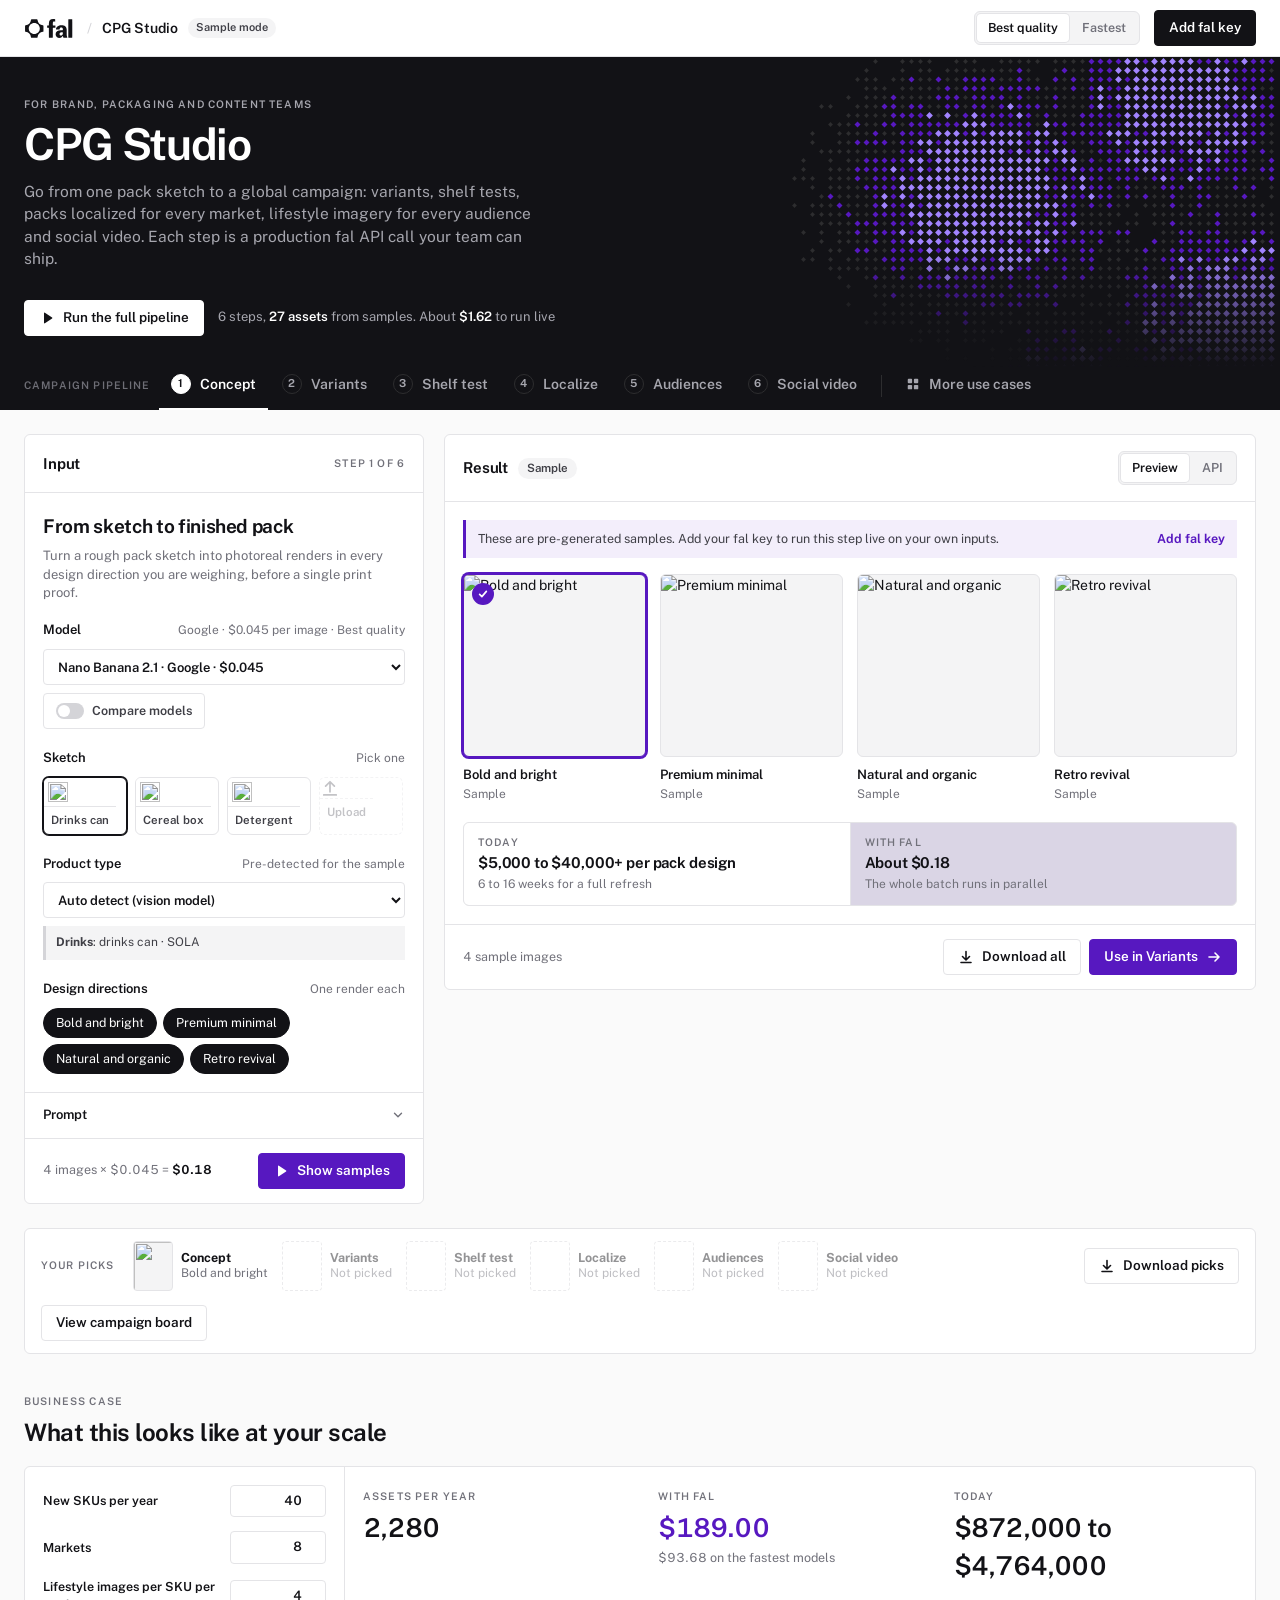
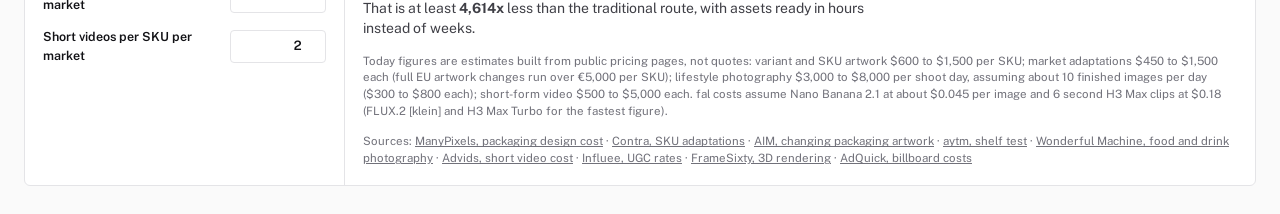
==== commit 3b182da6: "More use cases page, write-ins for Variants and Localize, prompt fixes" ====
--- a/index.html
+++ b/index.html
@@ -21,6 +21,7 @@
   color-scheme:light;
 }
 *{box-sizing:border-box}
+[hidden]{display:none!important}
 html,body{background:var(--bg)}
 body{margin:0;color:var(--ink);font:14px/1.45 var(--font);-webkit-font-smoothing:antialiased;overflow-x:hidden}
 button,input,select,textarea{font:inherit;color:inherit}
@@ -440,14 +441,14 @@
  {id:"in",name:"India",lang:"Hindi",city:"Mumbai",drink:"on a street-side kiosk counter in Mumbai"}
 ];
 const NAMES=[{id:"maya",name:"Made for Maya"},{id:"kenji",name:"Made for Kenji"},{id:"sofia",name:"Happy birthday Sofia"},{id:"aarav",name:"Go team Aarav"}];
-const ECOM={id:"ecom",name:"Marketplace main image",ar:"1:1",desc:"an online marketplace main image: the product front-facing and centered on a pure white background, filling about 85 percent of the frame, no props"};
-const ENDCAP={id:"endcap",name:"Endcap display",ar:"3:4",desc:"a supermarket endcap display stacked with cases and packs of this product, the aisle behind softly blurred"};
+const ECOM={id:"ecom",name:"Marketplace main image",ar:"1:1",desc:"as an online marketplace main image: the product front-facing and centered on a pure white background, filling about 85 percent of the frame, no props"};
+const ENDCAP={id:"endcap",name:"Endcap display",ar:"3:4",desc:"on a supermarket endcap display stacked with cases and packs of this product, the aisle behind softly blurred"};
 const shelfSet=aisle=>[
- {id:"shelf",name:"Store shelf",ar:"4:3",desc:`a supermarket ${aisle} at eye level, a neat row of identical packs of this product next to generic competitor products`},
+ {id:"shelf",name:"Store shelf",ar:"4:3",desc:`on a supermarket ${aisle} shelf at eye level, a neat row of identical packs of this product next to generic competitor products`},
  ENDCAP,
- {id:"club",name:"Club store pallet",ar:"4:3",desc:"a warehouse club store pallet stacked with multipacks of this product"},
+ {id:"club",name:"Club store pallet",ar:"4:3",desc:"on a warehouse club store pallet stacked with multipacks of this product"},
  ECOM,
- {id:"hand",name:"Shopper's hand",ar:"4:3",desc:`a shopper's hand taking one pack from a supermarket ${aisle}, seen from the shopper's point of view, aisle softly blurred behind`}
+ {id:"hand",name:"Shopper's hand",ar:"4:3",desc:`in a shopper's hand as they take one pack from a supermarket ${aisle}, seen from the shopper's point of view, aisle softly blurred behind`}
 ];
 const PUSH={id:"push",name:"Slow push-in",desc:"The camera slowly pushes in toward the product while the moment continues naturally around it."};
 const ORBIT={id:"orbit",name:"Cinematic orbit",desc:"The camera slowly orbits, keeping the product in focus in the foreground while the moment continues behind it."};
@@ -455,13 +456,13 @@
 
 /* ---------- category profiles: everything downstream of Concept reads from these ---------- */
 const CATS={
- drinks:{name:"Drinks",noun:"drink",word:"flavor",vlabel:"Flavors",where:"in someone's hand or on a table where people are eating or drinking",
+ drinks:{name:"Drinks",noun:"drink",word:"flavor",vlabel:"Flavors",where:"held in someone's hand or set down where it fits naturally in the scene",
   setting:m=>m.drink,
   variants:[{id:"lime",name:"Lime",hex:"#7DBE3C",art:"a lime slice"},{id:"grapefruit",name:"Pink Grapefruit",hex:"#F2706B",art:"a pink grapefruit slice"},{id:"blackberry",name:"Blackberry",hex:"#5B2A6E",art:"a cluster of blackberries"},{id:"mango",name:"Mango",hex:"#FFB000",art:"mango slices"},{id:"cucumber",name:"Cucumber Mint",hex:"#8FD1A8",art:"cucumber slices and mint leaves"},{id:"yuzu",name:"Yuzu",hex:"#E8D44D",art:"a halved yuzu fruit"}],
-  shelf:[{id:"shelf",name:"Store shelf",ar:"4:3",desc:"a supermarket shelf at eye level, a neat row of identical packs of this product next to generic competitor products"},
-   {id:"cooler",name:"Store cooler",ar:"3:4",desc:"a glass-door convenience store cooler, several packs of this product on a middle shelf among plain unlabeled drinks, light reflections on the glass"},
+  shelf:[{id:"shelf",name:"Store shelf",ar:"4:3",desc:"on a supermarket shelf at eye level, a neat row of identical packs of this product next to generic competitor products"},
+   {id:"cooler",name:"Store cooler",ar:"3:4",desc:"in a glass-door convenience store cooler, several packs of this product on a middle shelf among plain unlabeled drinks, light reflections on the glass"},
    ENDCAP,ECOM,
-   {id:"hand",name:"Shopper's hand",ar:"4:3",desc:"a shopper's hand taking one pack from a supermarket shelf, seen from the shopper's point of view, aisle softly blurred behind"}],
+   {id:"hand",name:"Shopper's hand",ar:"4:3",desc:"in a shopper's hand as they take one pack from a supermarket shelf, seen from the shopper's point of view, aisle softly blurred behind"}],
   audiences:[{id:"genz",name:"Gen Z rooftop",desc:"Gen Z friends hanging out on a rooftop at sunset"},{id:"family",name:"Family lunch",desc:"a family sharing a relaxed weekend lunch at home"},{id:"fitness",name:"Post-workout",desc:"a runner cooling down after a morning workout in a city park"},{id:"festive",name:"Celebration",desc:"friends at a festive evening celebration under string lights"},{id:"office",name:"Desk break",desc:"a young professional taking a break at a sunny work desk"}],
   motions:[{id:"push",name:"Slow push-in",desc:"The camera slowly pushes in toward the product on the table while the people keep laughing and talking around it."},{id:"pickup",name:"Pick up and cheers",desc:"A person reaches for the product, picks it up and raises it in a cheers with the group, everyone smiling. Natural, candid motion."},{id:"orbit",name:"Cinematic orbit",desc:"The camera slowly orbits around the table, keeping the product in focus in the foreground while the moment continues behind it."}],
   usage:[{id:"mocktail",name:"Mocktail serve",desc:"the drink poured over ice in a tall glass with fresh garnish, the product beside it on a sunny marble counter"},{id:"brunch",name:"Brunch spread",desc:"a weekend brunch table seen from above, the product among plates of food and coffee"},{id:"flatlay",name:"Ingredient flat lay",desc:"a styled flat lay of the product surrounded by its fresh ingredients on a colored paper backdrop"},{id:"picnic",name:"Picnic cooler",desc:"the product in an ice-filled cooler at a summer picnic, condensation on the pack"}],
@@ -469,7 +470,7 @@
   names:[NAMES[0],{id:"kenji",name:"Kenji's can"},NAMES[2],NAMES[3]],
   headlines:h4("Made to share","Taste the golden hour","Your new favorite fizz","Think pink")},
  food:{name:"Food",noun:"packaged food product",word:"flavor",vlabel:"Flavors",where:"on a kitchen counter or breakfast table, with the food served from it",
-  setting:m=>`on a kitchen counter in a ${m.city} home, set for breakfast with local touches`,
+  setting:m=>`on a kitchen counter in a home in ${m.city}, set for breakfast with local touches`,
   variants:[{id:"strawberry",name:"Strawberry",hex:"#E4475B",art:"fresh strawberries"},{id:"cocoa",name:"Cocoa",hex:"#6B3E26",art:"cocoa pieces"},{id:"blueberry",name:"Blueberry",hex:"#4A5DAE",art:"blueberries"},{id:"maple",name:"Maple",hex:"#C67A2E",art:"a maple leaf and a syrup drizzle"},{id:"cinnamon",name:"Cinnamon",hex:"#B5651D",art:"cinnamon sticks"}],
   shelf:shelfSet("breakfast cereal aisle"),
   audiences:[{id:"family",name:"Family breakfast",desc:"a family having breakfast together before school"},{id:"dorm",name:"Late-night dorm",desc:"college students grabbing a late-night snack in a dorm kitchen"},{id:"fitness",name:"After the run",desc:"a runner refueling with breakfast after a morning run"},{id:"brunch",name:"Weekend brunch",desc:"friends sharing a relaxed weekend brunch at home"},{id:"office",name:"Office pantry",desc:"colleagues in an office pantry on a coffee break"}],
@@ -479,7 +480,7 @@
   names:NAMES,
   headlines:h4("Mornings, sorted","Crunch you can count on","Breakfast, upgraded","Good mornings start here")},
  home:{name:"Home care",noun:"household cleaning product",word:"scent",vlabel:"Scents",where:"in a laundry room or next to a washing machine, never on a dining table or near food",
-  setting:m=>`on a laundry room shelf in a ${m.city} home, next to a washing machine`,
+  setting:m=>`on a laundry room shelf in a home in ${m.city}, next to a washing machine`,
   variants:[{id:"lavender",name:"Lavender",hex:"#9C88C9",art:"lavender sprigs"},{id:"linen",name:"Fresh Linen",hex:"#A9C8E8",art:"a folded white towel"},{id:"citrus",name:"Citrus Burst",hex:"#F6B32B",art:"citrus slices"},{id:"sensitive",name:"Sensitive",hex:"#BFD9CC",art:"a soft feather"},{id:"eucalyptus",name:"Eucalyptus",hex:"#7FB8A4",art:"eucalyptus leaves"}],
   shelf:shelfSet("laundry and cleaning aisle"),
   audiences:[{id:"parents",name:"Busy parents",desc:"a busy parent doing laundry with a pile of kids' clothes"},{id:"firstapt",name:"First apartment",desc:"a young couple setting up the laundry nook in their first apartment"},{id:"eco",name:"Eco-minded home",desc:"an eco-minded household with a minimal, plant-filled laundry room"},{id:"pets",name:"Pet owners",desc:"a pet owner washing their dog's blankets"},{id:"gym",name:"Gym kit wash",desc:"someone washing a pile of sweaty workout clothes"}],
@@ -489,7 +490,7 @@
   names:NAMES,
   headlines:h4("Fresh starts here","Clean you can smell","Laundry day, solved","Softness in every load")},
  personal:{name:"Personal care",noun:"personal care product",word:"scent",vlabel:"Scents",where:"in a bathroom, on a vanity or in a gym bag, never on a dining table or near food",
-  setting:m=>`on a bathroom vanity in a ${m.city} apartment`,
+  setting:m=>`on a bathroom vanity in an apartment in ${m.city}`,
   variants:[{id:"coconut",name:"Coconut",hex:"#F3E6D3",art:"coconut halves"},{id:"aloe",name:"Aloe",hex:"#8CC79A",art:"aloe leaves"},{id:"charcoal",name:"Charcoal",hex:"#3A3A3A",art:"charcoal pieces"},{id:"rose",name:"Rose",hex:"#E7A1B0",art:"rose petals"}],
   shelf:shelfSet("personal care aisle"),
   audiences:[{id:"morning",name:"Morning routine",desc:"someone's morning bathroom routine before work"},{id:"gym",name:"Gym shower",desc:"a post-workout shower in a gym locker room"},{id:"travel",name:"Weekend trip",desc:"packing a toiletry bag for a weekend trip"},{id:"selfcare",name:"Self-care night",desc:"a relaxing evening self-care routine at home"},{id:"teen",name:"School morning",desc:"a teenager getting ready for school"}],
@@ -566,11 +567,11 @@
 /* ---------- prompt templates, editable per step. Words in braces come from the product profile and the option ---------- */
 const TPL={
  concept:"Turn this packaging sketch into a photorealistic product photo of the finished {pack}. Design direction: {direction}. Keep the exact pack shape, proportions and layout from the sketch, and keep the brand name and printed text exactly as written: {copy}. Ignore the handwritten notes, arrows, construction lines and the sketchbook. Front three-quarter view, the pack centered on a pure white background, soft even studio lighting with a gentle contact shadow, crisp printed graphics, realistic materials.",
- variants:"Create the {variant} {word} variant of this exact {product}. Keep the same pack shape, brand name, logo, layout, typography, camera angle and lighting. Recolor the main color blocks to {hex} with harmonizing tones, replace the illustration with {art}, and add the name \"{variant}\" in the same typeface just below the product descriptor. Pure white background, crisp printed graphics.",
- shelf:"Place this exact {product} in {placement}. Every other product in the scene is fictional and plain: no logos, no brand names, no readable text, no real store names. Keep the product's shape, label design, colors and all printed text exactly as in the image, at a realistic size for its surroundings. Photorealistic commercial photography, lighting that suits the setting, sharp focus on the product.",
+ variants:"Create the {variant} {word} variant of this exact {product}. Keep the same pack shape, brand name, logo, layout, typography, camera angle and lighting. Recolor every color block on the pack in shades of {hex}, keeping the logo and type legible, replace the illustration with {art}, and add the name \"{variant}\" in the same typeface just below the product descriptor. Pure white background, crisp printed graphics.",
+ shelf:"Show this exact {product} {placement}. Every other product in the scene is fictional and plain: no logos, no brand names, no readable text, no real store names. Keep the product's shape, label design, colors and all printed text exactly as in the image, at a realistic size for its surroundings. Photorealistic commercial photography, lighting that suits the setting, sharp focus on the product.",
  localize:"Localize this exact {product} for {market}. Keep the brand name and logo exactly as they are. Translate every other word on the pack into {language}, set in a typeface that matches the original style. Keep the pack shape, colors, graphics and illustration the same. Show the pack {setting}, at a realistic size, label facing the camera. Any other products, signs or stores in the scene are generic, with no real logos or brand names. Photorealistic, natural light.",
  audiences:"Create an authentic lifestyle photo for {audience}. This exact {product} appears where it is really used: {usage}. Keep its pack shape, label, colors and text unchanged, label facing the camera, at a realistic size next to people and objects. People, styling and setting feel true to {market}. No other brand logos or readable brand names anywhere in the scene. Natural light, candid editorial photography.",
- video:"{motion} Keep the {product}'s pack, label, colors and text exactly as in the image, at a realistic size. Smooth, realistic motion.",
+ video:"{motion} Keep the product's pack, label, colors and text exactly as in the image, at a realistic size. Smooth, realistic motion.",
  personal:"Personalize this exact {product} for one customer. Replace the {word} name line with the words \"{message}\" set in the same typeface and color, sized to fit. Keep everything else on the pack exactly the same: shape, brand name, logo, colors, illustration, camera angle and lighting. Pure white background.",
  ugc:"The person speaks directly to the camera in a casual, upbeat selfie-video style and says: \"{line}\" Natural hand and head movement, they keep holding the {product} with the label visible. Realistic voice, no background music.",
  usage:"Create a styled product photo: {scene}. This exact {product} appears with its pack shape, label, colors and text unchanged, label facing the camera, at a realistic size. No other brand logos or readable brand names. Editorial photography, natural light.",
@@ -589,7 +590,7 @@
   vars:(o,c)=>({pack:c.pack,copy:c.copy,direction:o.desc}),
   sample:(o,c)=>c.preset&&c.match?IMG[c.preset+"_"+o.id]||null:null},
  {id:"variants",group:"pipe",tab:"Variants",title:"Every variant and edition",desc:"Spin flavors, scents and limited editions from one master pack, matched to exact hex values. Logo, layout and type stay locked.",
-  kind:"image",models:IMGM,prev:"concept",baseLabel:"Sample pack",optLabel:c=>CATS[c.cat].vlabel,optHint:"Exact hex values",sq:true,
+  kind:"image",models:IMGM,prev:"concept",baseLabel:"Sample pack",optLabel:c=>CATS[c.cat].vlabel,optHint:"Exact hex values",sq:true,custom:"Name a variant, like Watermelon",customKind:"variant",
   options:c=>CATS[c.cat].variants,defN:5,ar:()=>"1:1",ph:"variant",
   vars:o=>({variant:o.name,hex:o.hex,art:o.art}),sample:smp("variants")},
  {id:"shelf",group:"pipe",tab:"Shelf test",title:"Test it on shelf",desc:"See each variant in the aisle where it will really sell, next to generic competitors, plus a marketplace-ready main image, before anything is printed.",
@@ -597,7 +598,7 @@
   options:c=>CATS[c.cat].shelf,defN:5,ar:o=>o.ar,ph:"placement",
   vars:o=>({placement:o.desc}),sample:smp("shelf")},
  {id:"localize",group:"pipe",tab:"Localize",title:"Localize for every market",desc:"Translate the pack copy and show it where it is used in each market. Headline and variant text only: legal and nutrition panels still go through your normal artwork process.",
-  kind:"image",models:IMGM,prev:"variants",baseLabel:"Sample pack",optLabel:()=>"Markets",optHint:"One image each",
+  kind:"image",models:IMGM,prev:"variants",baseLabel:"Sample pack",optLabel:()=>"Markets",optHint:"One image each",custom:"Market, like Nigeria",customKind:"market",
   options:()=>MARKETS,defN:6,ar:()=>"4:5",ph:"market",
   vars:(o,c)=>({market:o.name,language:o.lang,setting:CATS[c.cat].setting(o)}),sample:smp("localize"),meta:o=>({market:o.name})},
  {id:"audiences",group:"pipe",tab:"Audiences",title:"Personalize by audience and moment",desc:"Lifestyle imagery for each audience and occasion, in the places the product is really used, cast and styled for the market you picked.",
@@ -659,7 +660,7 @@
 function presetsOf(st){return st.presets?st.presets():null}
 function canCarry(st){if(!st.prev)return false;const c=pickedUrl(st.prev);if(!c)return false;if(liveMode())return true;return c===base(st.id)}
 function srcKind(st){
-  const ps=presetsOf(st),dflt=ps?ps[0].id:"base";let m=S.src[st.id]||dflt;
+  const ps=presetsOf(st),dflt=ps?ps[0].id:"base";let m=S.src[st.id]||(!ps&&canCarry(st)?"carry":dflt);
   if(ps&&m!=="upload"&&m!=="carry"&&!ps.some(p=>p.id===m))m=dflt;
   if(m==="carry"&&!canCarry(st))return dflt;
   if(m==="upload"&&(!S.up[st.id]||!liveMode()))return dflt;
@@ -996,7 +997,7 @@
     ${tile("src","base",m==="base",base(st.id),st.baseLabel,{sq:st.sq})}
     ${upTile(st,m==="upload",st.sq)}</div>`);
 }
-function customRow(st){const dis=!liveMode();return `<div class="addrow"><input type="text" id="custom-in" placeholder="${esc(dis?"Add your fal key to write your own":st.custom)}" aria-label="Add your own" maxlength="200" ${dis?"disabled":""}><button class="btn sm" data-act="addcustom" ${dis?"disabled":""}>Add</button></div>`}
+function customRow(st){const dis=!liveMode();const extra=st.customKind==="variant"?`<input type="color" id="custom-hex" value="#5718C0" aria-label="Variant color" title="Variant color" style="width:36px;flex:none;padding:2px;height:34px" ${dis?"disabled":""}>`:st.customKind==="market"?`<input type="text" id="custom-lang" placeholder="Language" aria-label="Language" maxlength="40" style="max-width:120px" ${dis?"disabled":""}>`:"";return `<div class="addrow"><input type="text" id="custom-in" placeholder="${esc(dis?"Add your fal key to write your own":st.custom)}" aria-label="Add your own" maxlength="200" ${dis?"disabled":""}>${extra}<button class="btn sm" data-act="addcustom" ${dis?"disabled":""}>Add</button></div>`}
 function modelField(st){
   const ep=epOf(st),on=S.cmp===st.id,dis=!canCompare(st)||!!S.pipe;
   const sub=on?"One "+unitWord(st)+" from each model":ep.lab+" \u00b7 "+priceTxt(ep)+" \u00b7 "+ep.tier;
@@ -1206,7 +1207,9 @@
     <p class="fine">Today figures are estimates built from public pricing pages, not quotes: variant and SKU artwork $600 to $1,500 per SKU; market adaptations $450 to $1,500 each (full EU artwork changes run over \u20ac5,000 per SKU); lifestyle photography $3,000 to $8,000 per shoot day, assuming about 10 finished images per day ($300 to $800 each); short-form video $500 to $5,000 each. fal costs assume Nano Banana 2.1 at about $0.045 per image and 6 second H3 Max clips at $0.18 (FLUX.2 [klein] and H3 Max Turbo for the fastest figure).</p>
     <p class="fine">Sources: ${SRC_LINKS.map(([t,u])=>`<a href="${u}" target="_blank" rel="noopener">${esc(t)}</a>`).join(" \u00b7 ")}</p>`;
 }
-function render(){renderTop();renderTabs();renderGallery();if(!S.gallery){renderInput();renderResult()}renderPicks();renderBoard()}
+function render(){renderTop();renderTabs();renderGallery();if(!S.gallery){renderInput();renderResult()}renderPicks();renderBoard();
+  /* the other use cases read as their own page: no pipeline picks strip or campaign board there */
+  const more=S.gallery||cur().group==="more";$("#picks").parentElement.hidden=more;if(more)$("#board").hidden=true}
 
 /* ---------- modal + toast ---------- */
 let toastT;
@@ -1227,16 +1230,18 @@
 
 /* ---------- events ---------- */
 function goStep(id){if(S.cmp!=null&&S.cmp!==id)cmpOff();S.step=id;S.gallery=false;S.view="preview";
-  const st=ST[id];if(!S.results[id]&&!S.running[id]&&!liveMode()&&st.group==="more"){if(st.prev&&canCarry(st))S.src[id]="carry";S.results[id]=buildJobs(st).jobs.map(j=>Object.assign({},j,{url:j.demo,status:"done",sample:true,secs:j.sampleSecs}))}
+  const st=ST[id];if(st.prev&&canCarry(st)&&S.src[id]!=="upload")S.src[id]="carry";
+  if(!S.results[id]&&!S.running[id]&&!liveMode()&&st.group==="more"){S.results[id]=buildJobs(st).jobs.map(j=>Object.assign({},j,{url:j.demo,status:"done",sample:true,secs:j.sampleSecs}))}
   render()}
-const scrollWork=()=>{const w=S.gallery?$("#gallery"):$("#work");w&&w.scrollIntoView({behavior:matchMedia("(prefers-reduced-motion: reduce)").matches?"auto":"smooth",block:"start"})};
+/* keep the step selector in view so the highlighted use case is visible */
+const scrollWork=()=>{const t=$("#tabs");if(!t||!t.getBoundingClientRect)return;const y=t.getBoundingClientRect().top+(window.scrollY||0)-70;if(typeof window.scrollTo==="function")try{window.scrollTo({top:Math.max(0,y),behavior:matchMedia("(prefers-reduced-motion: reduce)").matches?"auto":"smooth"})}catch(e){}};
 document.addEventListener("click",e=>{
   const el=e.target.closest("[data-act]");if(!el)return;
   const a=el.dataset.act,v=el.dataset.v,st=cur(),id=st.id;
   if(a==="close"){if(e.target===el||el.tagName==="BUTTON")$("#modalRoot").innerHTML="";return}
   switch(a){
     case "tab":goStep(v);if(el.classList.contains("gcard"))scrollWork();break;
-    case "gallery":cmpOff();S.gallery=true;render();break;
+    case "gallery":cmpOff();S.gallery=true;render();scrollWork();break;
     case "compare":if(!canCompare(st)||S.pipe)break;if(S.cmp===id)cmpOff();else cmpOn(st);renderInput();renderPipe();if(S.view==="api")renderResult();break;
     case "pipeline":runPipeline();break;
     case "showboard":S.board=true;renderBoard();{const b=$("#board");b&&b.scrollIntoView&&b.scrollIntoView({behavior:"smooth",block:"start"})}break;
@@ -1249,7 +1254,7 @@
     case "upload":openUpload(v);break;
     case "addcustom":{const inp=$("#custom-in");const txt=(inp&&inp.value||"").trim();if(!txt){toast("Type something first.");break}
       const nid="c"+Date.now().toString(36);const name=txt.length>34?txt.slice(0,32)+"\u2026":txt;
-      const o={id:nid,name};if(id==="personal"||id==="ab")o.name=txt;else if(id==="ugc")o.desc=txt;else o.desc=txt+(id==="video"&&!/[.!?]$/.test(txt)?".":"");
+      const o={id:nid,name};if(st.customKind==="variant"){o.name=txt;o.hex=(($("#custom-hex")||{}).value||"#5718C0").toUpperCase();o.art="a simple "+txt.toLowerCase()+" illustration"}else if(st.customKind==="market"){const lang=(($("#custom-lang")||{}).value||"").trim();if(!lang){toast("Add the language for this market.");break}o.name=txt;o.lang=lang;o.city=txt;o.drink="on a cafe table in "+txt}else if(id==="personal"||id==="ab")o.name=txt;else if(id==="ugc")o.desc=txt;else o.desc=txt+(id==="video"&&!/[.!?]$/.test(txt)?".":"");
       S.extra[id].push(o);pickOpt(st,nid);renderInput();renderPipe();break}
     case "track":S.track=v;S.ep={};renderTop();if(!S.gallery)renderInput();renderPipe();if(S.view==="api"&&!S.gallery)renderResult();break;
     case "key":keyModal();break;
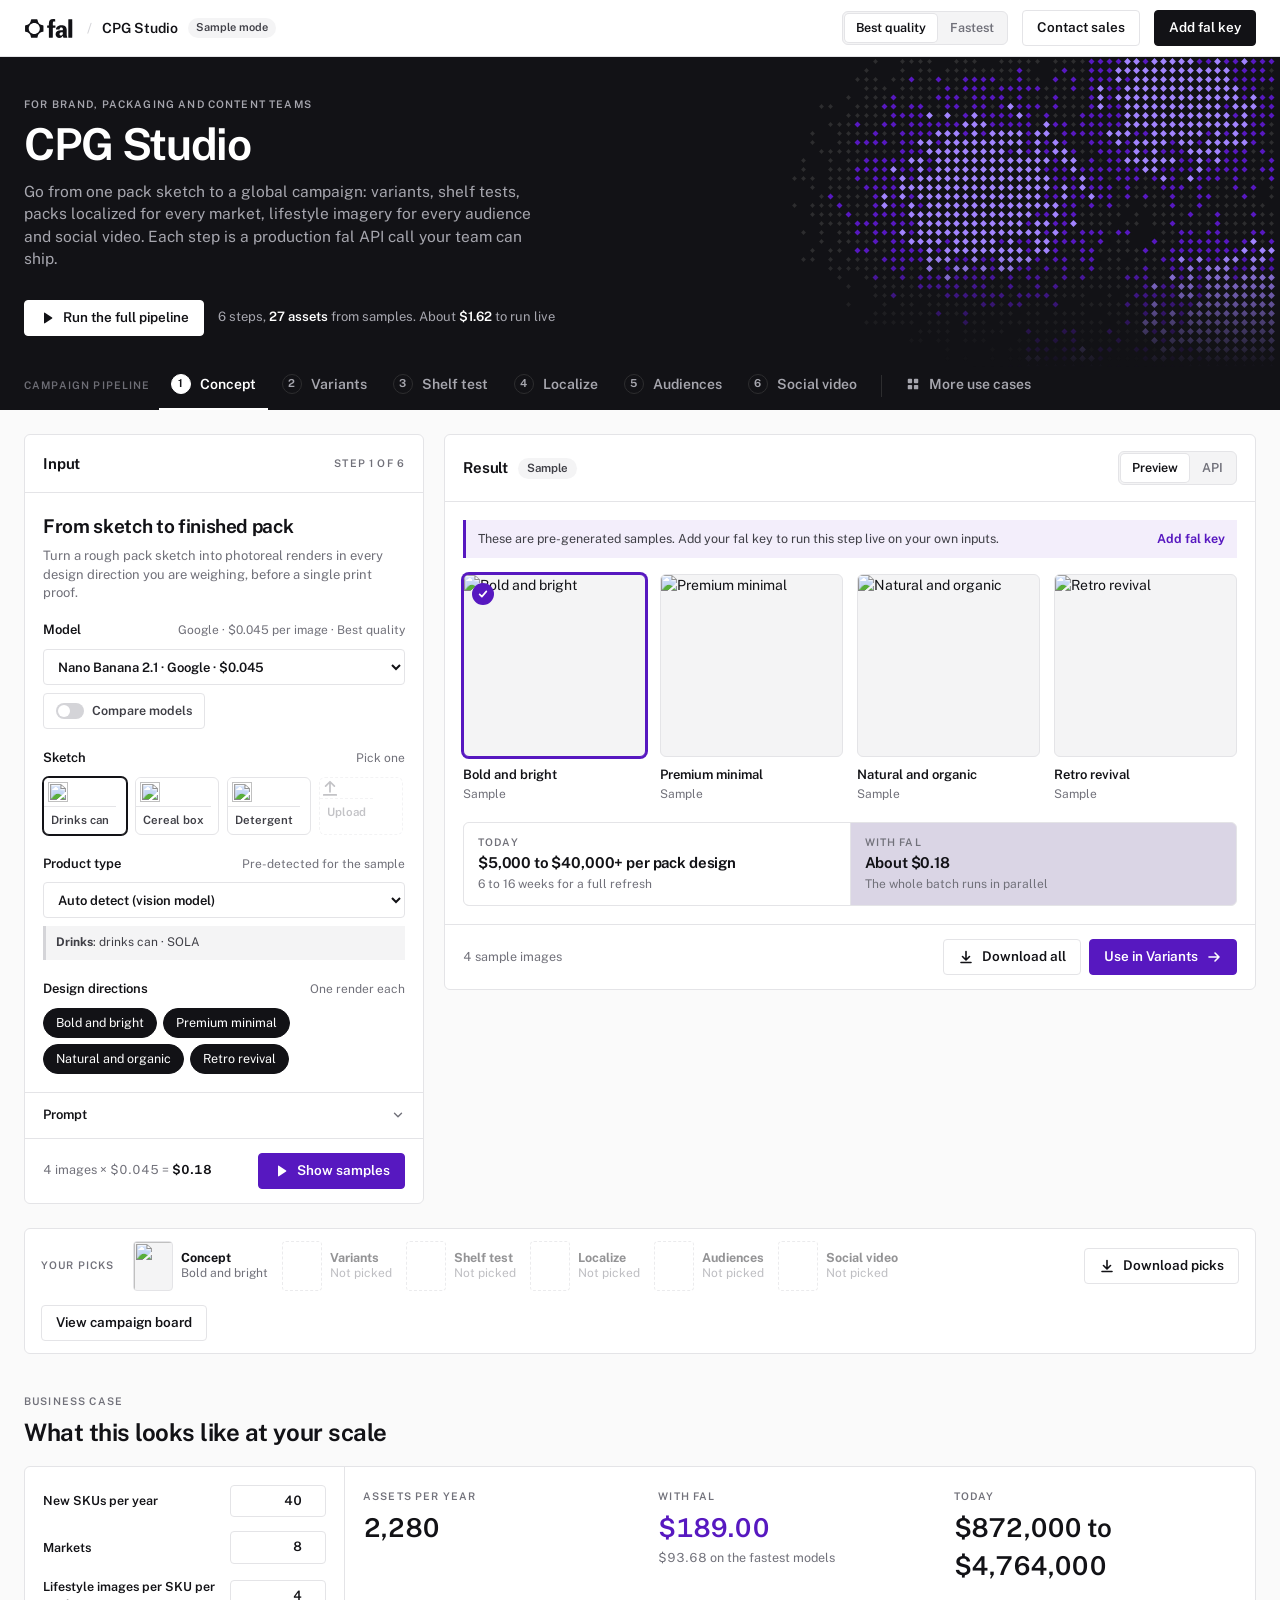
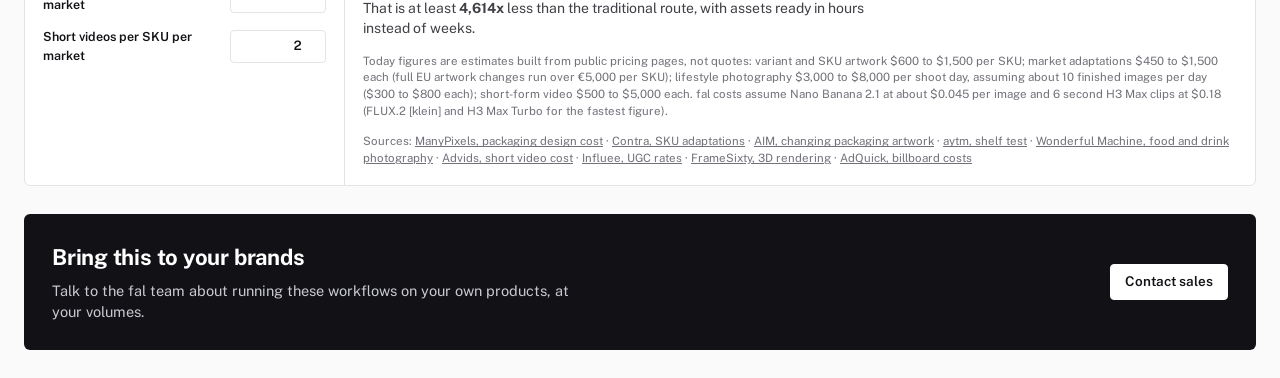
==== commit 7a471803: "Add Contact sales button (header and closing section)" ====
--- a/index.html
+++ b/index.html
@@ -226,6 +226,11 @@
 .piperow{display:flex;align-items:center;gap:14px;flex-wrap:wrap;margin:0 0 26px}
 .btn.light{background:#fff;border-color:#fff;color:var(--ink)}
 .btn.light:hover{background:#ECECEF}
+.cta{background:var(--ink);color:#fff;border-radius:6px;padding:28px;display:flex;align-items:center;justify-content:space-between;gap:20px;flex-wrap:wrap}
+.cta h2{margin:0 0 6px;font-size:22px;letter-spacing:-.01em}
+.cta p{margin:0;color:#C9C9D1;font-size:14.5px;max-width:60ch}
+@media (max-width:900px){#salesBtn{display:none}}
+@media (max-width:640px){.cta{padding:22px}}
 .btn.light[disabled]{opacity:.85}
 .btn.outl{background:none;border-color:#4A4A50;color:#fff}
 .btn.outl:hover{background:var(--dark-2)}
@@ -298,6 +303,7 @@
       <button data-act="track" data-v="budget" aria-pressed="false">Fastest</button>
     </div>
     <span class="spend tnum" id="spend" hidden>Session <b>$0.00</b></span>
+    <a class="btn" id="salesBtn" href="https://fal.ai/enterprise#contact-sales" target="_blank" rel="noopener">Contact sales</a>
     <button class="btn dark" data-act="key" id="keyBtn">Add fal key</button>
   </div>
 </header>
@@ -323,6 +329,7 @@
 <section class="wrap picks" aria-label="Your picks"><div class="pickrow" id="picks"></div></section>
 <section class="wrap sec" id="board" aria-label="Campaign board" hidden></section>
 <section class="wrap sec" id="roi" aria-label="Business case"></section>
+<section class="wrap sec" aria-label="Contact sales"><div class="cta"><div><h2>Bring this to your brands</h2><p>Talk to the fal team about running these workflows on your own products, at your volumes.</p></div><a class="btn light" href="https://fal.ai/enterprise#contact-sales" target="_blank" rel="noopener">Contact sales</a></div></section>
 
 <script src="https://cdnjs.cloudflare.com/ajax/libs/jszip/3.10.1/jszip.min.js"></script>
 <input type="file" id="fileIn" accept="image/png,image/jpeg,image/webp" hidden>
